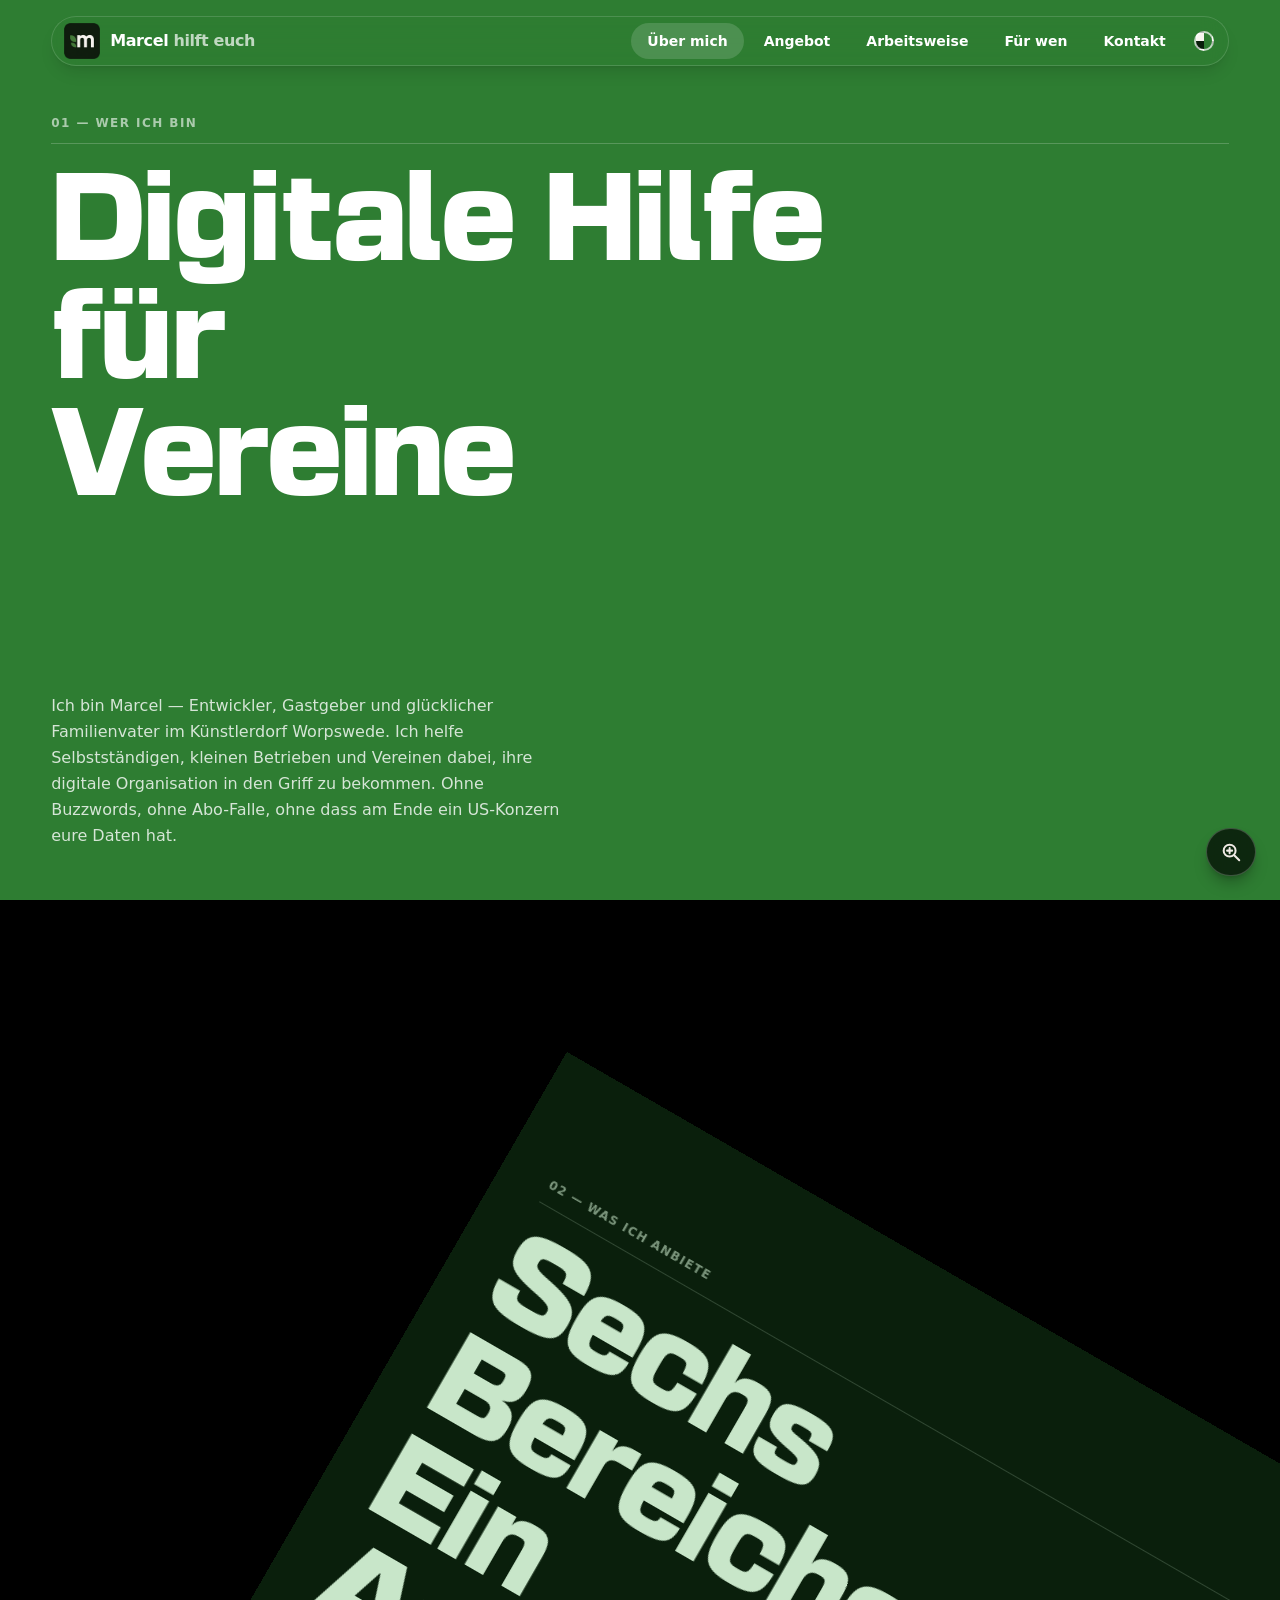
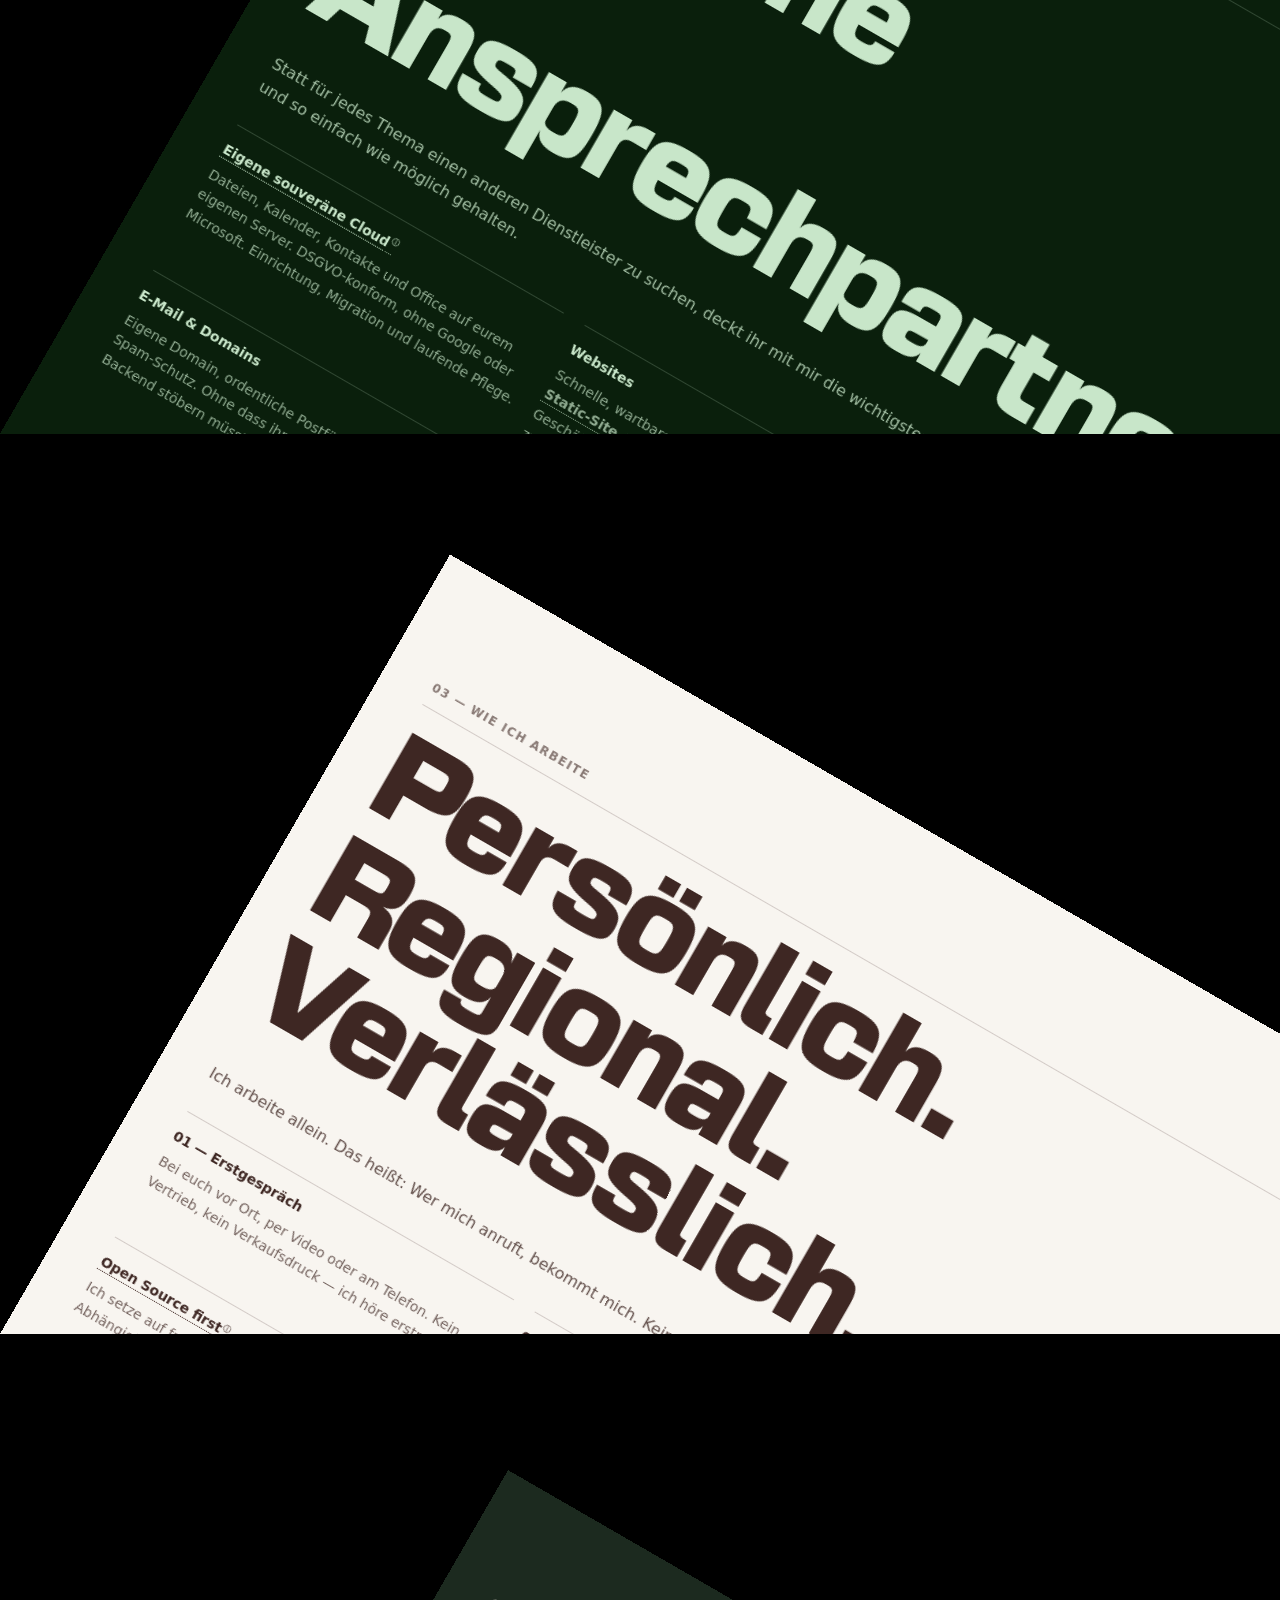
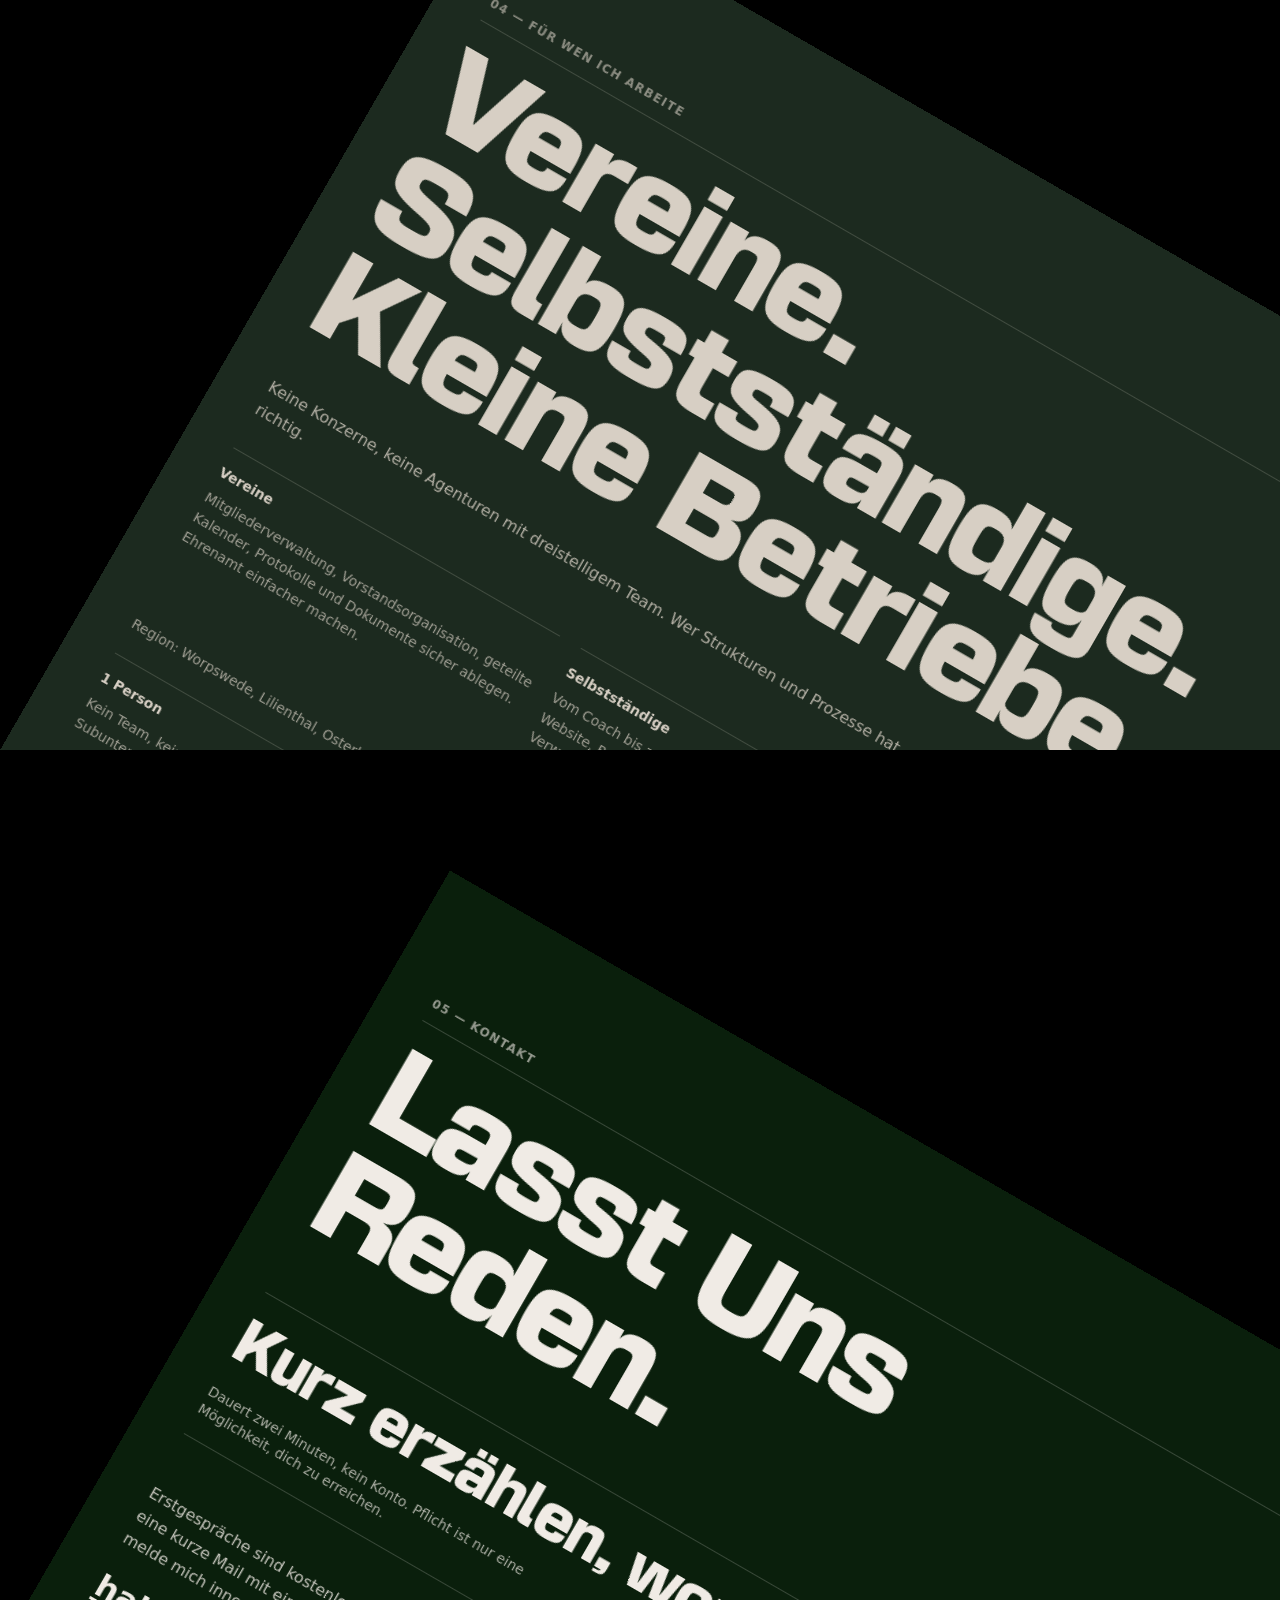
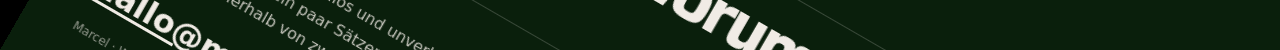
==== index.html @ 4b147ec2 "Deploy: statische Seite (nur Build-Ausgabe) Ersetzt den versehentlich hochgeladenen Quellcode. Diese" ====
<!doctype html>
<html lang="de">
  <head>
    <meta charset="UTF-8" />
    <meta name="viewport" content="width=device-width, initial-scale=1.0" />
    <link rel="icon" href="./favicon-32.png" type="image/png" sizes="32x32" />
    <link rel="icon" href="./favicon-192.png" type="image/png" sizes="192x192" />
    <link rel="apple-touch-icon" href="./apple-touch-icon.png" />
    <script>
      // Apply the saved text size before first paint (set by TextSizeButton)
      try {
        var size = localStorage.getItem('text-size')
        if (size === '125' || size === '150') {
          document.documentElement.style.fontSize = size + '%'
          document.documentElement.setAttribute('data-text-size', size)
        }
      } catch (e) {}
    </script>
    <script>
      // Gespeichertes Farbset vor dem ersten Zeichnen anwenden (gesetzt vom Farbwähler, siehe src/lib/farbset.ts)
      try {
        var farbset = JSON.parse(localStorage.getItem('farbset') || 'null')
        var vars = farbset && farbset.vars
        if (vars) {
          for (var name in vars) {
            if (/^--c-[a-z-]+$/.test(name) && /^#[0-9a-f]{6}$/.test(vars[name])) {
              document.documentElement.style.setProperty(name, vars[name])
            }
          }
        }
      } catch (e) {}
    </script>
    <title>Marcel — Digitale Organisation für Selbstständige &amp; Vereine</title>
    <script type="module" crossorigin src="./assets/index-CfSTDIT5.js"></script>
    <link rel="stylesheet" crossorigin href="./assets/index-EfrdE__E.css">
  </head>
  <body>
    <div id="root"></div>
  </body>
</html>
---- assets/index-EfrdE__E.css ----
/*! tailwindcss v4.3.0 | MIT License | https://tailwindcss.com */
@layer properties{@supports (((-webkit-hyphens:none)) and (not (margin-trim:inline))) or ((-moz-orient:inline) and (not (color:rgb(from red r g b)))){*,:before,:after,::backdrop{--tw-translate-x:0;--tw-translate-y:0;--tw-translate-z:0;--tw-rotate-x:initial;--tw-rotate-y:initial;--tw-rotate-z:initial;--tw-skew-x:initial;--tw-skew-y:initial;--tw-border-style:solid;--tw-leading:initial;--tw-font-weight:initial;--tw-tracking:initial;--tw-ordinal:initial;--tw-slashed-zero:initial;--tw-numeric-figure:initial;--tw-numeric-spacing:initial;--tw-numeric-fraction:initial;--tw-shadow:0 0 #0000;--tw-shadow-color:initial;--tw-shadow-alpha:100%;--tw-inset-shadow:0 0 #0000;--tw-inset-shadow-color:initial;--tw-inset-shadow-alpha:100%;--tw-ring-color:initial;--tw-ring-shadow:0 0 #0000;--tw-inset-ring-color:initial;--tw-inset-ring-shadow:0 0 #0000;--tw-ring-inset:initial;--tw-ring-offset-width:0px;--tw-ring-offset-color:#fff;--tw-ring-offset-shadow:0 0 #0000;--tw-blur:initial;--tw-brightness:initial;--tw-contrast:initial;--tw-grayscale:initial;--tw-hue-rotate:initial;--tw-invert:initial;--tw-opacity:initial;--tw-saturate:initial;--tw-sepia:initial;--tw-drop-shadow:initial;--tw-drop-shadow-color:initial;--tw-drop-shadow-alpha:100%;--tw-drop-shadow-size:initial;--tw-backdrop-blur:initial;--tw-backdrop-brightness:initial;--tw-backdrop-contrast:initial;--tw-backdrop-grayscale:initial;--tw-backdrop-hue-rotate:initial;--tw-backdrop-invert:initial;--tw-backdrop-opacity:initial;--tw-backdrop-saturate:initial;--tw-backdrop-sepia:initial;--tw-duration:initial;--tw-ease:initial;--tw-scale-x:1;--tw-scale-y:1;--tw-scale-z:1;--tw-outline-style:solid;--tw-animation-delay:0s;--tw-animation-direction:normal;--tw-animation-duration:initial;--tw-animation-fill-mode:none;--tw-animation-iteration-count:1;--tw-enter-blur:0;--tw-enter-opacity:1;--tw-enter-rotate:0;--tw-enter-scale:1;--tw-enter-translate-x:0;--tw-enter-translate-y:0;--tw-exit-blur:0;--tw-exit-opacity:1;--tw-exit-rotate:0;--tw-exit-scale:1;--tw-exit-translate-x:0;--tw-exit-translate-y:0}}}@layer theme{:root,:host{--font-sans:ui-sans-serif, system-ui, sans-serif, "Apple Color Emoji", "Segoe UI Emoji", "Segoe UI Symbol", "Noto Color Emoji";--font-mono:ui-monospace, SFMono-Regular, Menlo, Monaco, Consolas, "Liberation Mono", "Courier New", monospace;--color-black:#000;--color-white:#fff;--spacing:.25rem;--text-xs:.75rem;--text-xs--line-height:calc(1 / .75);--text-sm:.875rem;--text-sm--line-height:calc(1.25 / .875);--text-base:1rem;--text-base--line-height:calc(1.5 / 1);--text-lg:1.125rem;--text-lg--line-height:calc(1.75 / 1.125);--text-2xl:1.5rem;--text-2xl--line-height:calc(2 / 1.5);--font-weight-semibold:600;--font-weight-bold:700;--font-weight-extrabold:800;--font-weight-black:900;--tracking-tight:-.025em;--leading-tight:1.25;--leading-snug:1.375;--leading-relaxed:1.625;--radius-sm:.25rem;--radius-md:.375rem;--radius-lg:.5rem;--radius-xl:.75rem;--radius-2xl:1rem;--radius-3xl:1.5rem;--ease-out:cubic-bezier(0, 0, .2, 1);--blur-md:12px;--default-transition-duration:.15s;--default-transition-timing-function:cubic-bezier(.4, 0, .2, 1);--default-font-family:var(--font-sans);--default-mono-font-family:var(--font-mono);--font-display:"Basement Grotesque", "Plus Jakarta Sans", ui-sans-serif, system-ui, sans-serif}}@layer base{*,:after,:before,::backdrop{box-sizing:border-box;border:0 solid;margin:0;padding:0}::file-selector-button{box-sizing:border-box;border:0 solid;margin:0;padding:0}html,:host{-webkit-text-size-adjust:100%;tab-size:4;line-height:1.5;font-family:var(--default-font-family,ui-sans-serif, system-ui, sans-serif, "Apple Color Emoji", "Segoe UI Emoji", "Segoe UI Symbol", "Noto Color Emoji");font-feature-settings:var(--default-font-feature-settings,normal);font-variation-settings:var(--default-font-variation-settings,normal);-webkit-tap-highlight-color:transparent}hr{height:0;color:inherit;border-top-width:1px}abbr:where([title]){-webkit-text-decoration:underline dotted;text-decoration:underline dotted}h1,h2,h3,h4,h5,h6{font-size:inherit;font-weight:inherit}a{color:inherit;-webkit-text-decoration:inherit;-webkit-text-decoration:inherit;-webkit-text-decoration:inherit;-webkit-text-decoration:inherit;text-decoration:inherit}b,strong{font-weight:bolder}code,kbd,samp,pre{font-family:var(--default-mono-font-family,ui-monospace, SFMono-Regular, Menlo, Monaco, Consolas, "Liberation Mono", "Courier New", monospace);font-feature-settings:var(--default-mono-font-feature-settings,normal);font-variation-settings:var(--default-mono-font-variation-settings,normal);font-size:1em}small{font-size:80%}sub,sup{vertical-align:baseline;font-size:75%;line-height:0;position:relative}sub{bottom:-.25em}sup{top:-.5em}table{text-indent:0;border-color:inherit;border-collapse:collapse}:-moz-focusring{outline:auto}progress{vertical-align:baseline}summary{display:list-item}ol,ul,menu{list-style:none}img,svg,video,canvas,audio,iframe,embed,object{vertical-align:middle;display:block}img,video{max-width:100%;height:auto}button,input,select,optgroup,textarea{font:inherit;font-feature-settings:inherit;font-variation-settings:inherit;letter-spacing:inherit;color:inherit;opacity:1;background-color:#0000;border-radius:0}::file-selector-button{font:inherit;font-feature-settings:inherit;font-variation-settings:inherit;letter-spacing:inherit;color:inherit;opacity:1;background-color:#0000;border-radius:0}:where(select:is([multiple],[size])) optgroup{font-weight:bolder}:where(select:is([multiple],[size])) optgroup option{padding-inline-start:20px}::file-selector-button{margin-inline-end:4px}::placeholder{opacity:1}@supports (not ((-webkit-appearance:-apple-pay-button))) or (contain-intrinsic-size:1px){::placeholder{color:currentColor}@supports (color:color-mix(in lab, red, red)){::placeholder{color:color-mix(in oklab, currentcolor 50%, transparent)}}}textarea{resize:vertical}::-webkit-search-decoration{-webkit-appearance:none}::-webkit-date-and-time-value{min-height:1lh;text-align:inherit}::-webkit-datetime-edit{display:inline-flex}::-webkit-datetime-edit-fields-wrapper{padding:0}::-webkit-datetime-edit{padding-block:0}::-webkit-datetime-edit-year-field{padding-block:0}::-webkit-datetime-edit-month-field{padding-block:0}::-webkit-datetime-edit-day-field{padding-block:0}::-webkit-datetime-edit-hour-field{padding-block:0}::-webkit-datetime-edit-minute-field{padding-block:0}::-webkit-datetime-edit-second-field{padding-block:0}::-webkit-datetime-edit-millisecond-field{padding-block:0}::-webkit-datetime-edit-meridiem-field{padding-block:0}::-webkit-calendar-picker-indicator{line-height:1}:-moz-ui-invalid{box-shadow:none}button,input:where([type=button],[type=reset],[type=submit]){appearance:button}::file-selector-button{appearance:button}::-webkit-inner-spin-button{height:auto}::-webkit-outer-spin-button{height:auto}[hidden]:where(:not([hidden=until-found])){display:none!important}}@layer components;@layer utilities{.pointer-events-auto{pointer-events:auto}.pointer-events-none{pointer-events:none}.invisible{visibility:hidden}.sr-only{clip-path:inset(50%);white-space:nowrap;border-width:0;width:1px;height:1px;margin:-1px;padding:0;position:absolute;overflow:hidden}.absolute{position:absolute}.fixed{position:fixed}.relative{position:relative}.inset-0{inset:calc(var(--spacing) * 0)}.inset-x-0{inset-inline:calc(var(--spacing) * 0)}.top-0{top:calc(var(--spacing) * 0)}.top-4{top:calc(var(--spacing) * 4)}.top-full{top:100%}.right-0{right:calc(var(--spacing) * 0)}.right-4{right:calc(var(--spacing) * 4)}.bottom-0{bottom:calc(var(--spacing) * 0)}.bottom-4{bottom:calc(var(--spacing) * 4)}.left-0{left:calc(var(--spacing) * 0)}.z-40{z-index:40}.z-50{z-index:50}.col-start-1{grid-column-start:1}.row-start-1{grid-row-start:1}.m-0{margin:calc(var(--spacing) * 0)}.mx-auto{margin-inline:auto}.mt-1{margin-top:calc(var(--spacing) * 1)}.mt-2{margin-top:calc(var(--spacing) * 2)}.mt-3{margin-top:calc(var(--spacing) * 3)}.mt-4{margin-top:calc(var(--spacing) * 4)}.mt-5{margin-top:calc(var(--spacing) * 5)}.mt-8{margin-top:calc(var(--spacing) * 8)}.mt-10{margin-top:calc(var(--spacing) * 10)}.mt-16{margin-top:calc(var(--spacing) * 16)}.mb-1{margin-bottom:calc(var(--spacing) * 1)}.mb-2{margin-bottom:calc(var(--spacing) * 2)}.mb-3{margin-bottom:calc(var(--spacing) * 3)}.mb-6{margin-bottom:calc(var(--spacing) * 6)}.mb-8{margin-bottom:calc(var(--spacing) * 8)}.ml-\[0\.05em\]{margin-left:.05em}.ml-\[0\.15em\]{margin-left:.15em}.ml-auto{margin-left:auto}.block{display:block}.flex{display:flex}.grid{display:grid}.hidden{display:none}.inline{display:inline}.inline-block{display:inline-block}.inline-flex{display:inline-flex}.size-4{width:calc(var(--spacing) * 4);height:calc(var(--spacing) * 4)}.size-5{width:calc(var(--spacing) * 5);height:calc(var(--spacing) * 5)}.size-6{width:calc(var(--spacing) * 6);height:calc(var(--spacing) * 6)}.h-0\.5{height:calc(var(--spacing) * .5)}.h-1{height:calc(var(--spacing) * 1)}.h-5{height:calc(var(--spacing) * 5)}.h-6{height:calc(var(--spacing) * 6)}.h-8{height:calc(var(--spacing) * 8)}.h-9{height:calc(var(--spacing) * 9)}.h-\[0\.8em\]{height:.8em}.h-\[48px\]{height:48px}.h-px{height:1px}.max-h-\[85vh\]{max-height:85vh}.max-h-\[calc\(100vh-6rem\)\]{max-height:calc(100vh - 6rem)}.min-h-4{min-height:calc(var(--spacing) * 4)}.min-h-10{min-height:calc(var(--spacing) * 10)}.min-h-12{min-height:calc(var(--spacing) * 12)}.min-h-14{min-height:calc(var(--spacing) * 14)}.min-h-\[4\.5rem\]{min-height:4.5rem}.min-h-screen{min-height:100vh}.w-4{width:calc(var(--spacing) * 4)}.w-7{width:calc(var(--spacing) * 7)}.w-8{width:calc(var(--spacing) * 8)}.w-9{width:calc(var(--spacing) * 9)}.w-10{width:calc(var(--spacing) * 10)}.w-12{width:calc(var(--spacing) * 12)}.w-\[0\.08em\]{width:.08em}.w-\[min\(24rem\,100\%\)\]{width:min(24rem,100%)}.w-full{width:100%}.max-w-\[50ch\]{max-width:50ch}.max-w-\[60rem\]{max-width:60rem}.min-w-0{min-width:calc(var(--spacing) * 0)}.min-w-\[48px\]{min-width:48px}.flex-1{flex:1}.shrink-0{flex-shrink:0}.grow{flex-grow:1}.-translate-y-\[2\.5px\]{--tw-translate-y:calc(2.5px * -1);translate:var(--tw-translate-x) var(--tw-translate-y)}.translate-y-0{--tw-translate-y:calc(var(--spacing) * 0);translate:var(--tw-translate-x) var(--tw-translate-y)}.translate-y-\[2\.5px\]{--tw-translate-y:2.5px;translate:var(--tw-translate-x) var(--tw-translate-y)}.translate-y-full{--tw-translate-y:100%;translate:var(--tw-translate-x) var(--tw-translate-y)}.-rotate-45{rotate:-45deg}.rotate-45{rotate:45deg}.transform{transform:var(--tw-rotate-x,) var(--tw-rotate-y,) var(--tw-rotate-z,) var(--tw-skew-x,) var(--tw-skew-y,)}.cursor-not-allowed{cursor:not-allowed}.cursor-pointer{cursor:pointer}.resize{resize:both}.appearance-none{appearance:none}.grid-cols-1{grid-template-columns:repeat(1,minmax(0,1fr))}.grid-cols-3{grid-template-columns:repeat(3,minmax(0,1fr))}.flex-col{flex-direction:column}.flex-wrap{flex-wrap:wrap}.items-baseline{align-items:baseline}.items-center{align-items:center}.justify-between{justify-content:space-between}.justify-center{justify-content:center}.gap-1{gap:calc(var(--spacing) * 1)}.gap-1\.5{gap:calc(var(--spacing) * 1.5)}.gap-2{gap:calc(var(--spacing) * 2)}.gap-2\.5{gap:calc(var(--spacing) * 2.5)}.gap-3{gap:calc(var(--spacing) * 3)}.gap-4{gap:calc(var(--spacing) * 4)}.gap-5{gap:calc(var(--spacing) * 5)}.gap-6{gap:calc(var(--spacing) * 6)}.gap-8{gap:calc(var(--spacing) * 8)}.gap-\[3px\]{gap:3px}.gap-x-8{column-gap:calc(var(--spacing) * 8)}.gap-y-2{row-gap:calc(var(--spacing) * 2)}.self-start{align-self:flex-start}.justify-self-start{justify-self:flex-start}.truncate{text-overflow:ellipsis;white-space:nowrap;overflow:hidden}.overflow-hidden{overflow:hidden}.overflow-x-hidden{overflow-x:hidden}.overflow-y-auto{overflow-y:auto}.rounded{border-radius:.25rem}.rounded-2xl{border-radius:var(--radius-2xl)}.rounded-3xl{border-radius:var(--radius-3xl)}.rounded-full{border-radius:3.40282e38px}.rounded-lg{border-radius:var(--radius-lg)}.rounded-md{border-radius:var(--radius-md)}.rounded-sm{border-radius:var(--radius-sm)}.rounded-xl{border-radius:var(--radius-xl)}.rounded-t-2xl{border-top-left-radius:var(--radius-2xl);border-top-right-radius:var(--radius-2xl)}.border{border-style:var(--tw-border-style);border-width:1px}.border-0{border-style:var(--tw-border-style);border-width:0}.border-2{border-style:var(--tw-border-style);border-width:2px}.border-y{border-block-style:var(--tw-border-style);border-block-width:1px}.border-t{border-top-style:var(--tw-border-style);border-top-width:1px}.border-\(--c-cream\),.border-\(--c-cream\)\/15{border-color:var(--c-cream)}@supports (color:color-mix(in lab, red, red)){.border-\(--c-cream\)\/15{border-color:color-mix(in oklab, var(--c-cream) 15%, transparent)}}.border-\(--c-cream\)\/20{border-color:var(--c-cream)}@supports (color:color-mix(in lab, red, red)){.border-\(--c-cream\)\/20{border-color:color-mix(in oklab, var(--c-cream) 20%, transparent)}}.border-\(--c-cream\)\/30{border-color:var(--c-cream)}@supports (color:color-mix(in lab, red, red)){.border-\(--c-cream\)\/30{border-color:color-mix(in oklab, var(--c-cream) 30%, transparent)}}.border-\(--c-deep\){border-color:var(--c-deep)}.border-\(--nav-text\)\/15{border-color:var(--nav-text)}@supports (color:color-mix(in lab, red, red)){.border-\(--nav-text\)\/15{border-color:color-mix(in oklab, var(--nav-text) 15%, transparent)}}.border-\(--nav-text\)\/70{border-color:var(--nav-text)}@supports (color:color-mix(in lab, red, red)){.border-\(--nav-text\)\/70{border-color:color-mix(in oklab, var(--nav-text) 70%, transparent)}}.border-current\/20{border-color:currentColor}@supports (color:color-mix(in lab, red, red)){.border-current\/20{border-color:color-mix(in oklab, currentcolor 20%, transparent)}}.border-current\/30{border-color:currentColor}@supports (color:color-mix(in lab, red, red)){.border-current\/30{border-color:color-mix(in oklab, currentcolor 30%, transparent)}}.border-current\/40{border-color:currentColor}@supports (color:color-mix(in lab, red, red)){.border-current\/40{border-color:color-mix(in oklab, currentcolor 40%, transparent)}}.border-current\/50{border-color:currentColor}@supports (color:color-mix(in lab, red, red)){.border-current\/50{border-color:color-mix(in oklab, currentcolor 50%, transparent)}}.border-transparent{border-color:#0000}.border-white\/20{border-color:#fff3}@supports (color:color-mix(in lab, red, red)){.border-white\/20{border-color:color-mix(in oklab, var(--color-white) 20%, transparent)}}.bg-\(--c-cream\),.bg-\(--c-cream\)\/10{background-color:var(--c-cream)}@supports (color:color-mix(in lab, red, red)){.bg-\(--c-cream\)\/10{background-color:color-mix(in oklab, var(--c-cream) 10%, transparent)}}.bg-\(--c-deep\),.bg-\(--c-deep\)\/90{background-color:var(--c-deep)}@supports (color:color-mix(in lab, red, red)){.bg-\(--c-deep\)\/90{background-color:color-mix(in oklab, var(--c-deep) 90%, transparent)}}.bg-\(--nav-bg\)\/85{background-color:var(--nav-bg)}@supports (color:color-mix(in lab, red, red)){.bg-\(--nav-bg\)\/85{background-color:color-mix(in oklab, var(--nav-bg) 85%, transparent)}}.bg-\(--nav-bg\)\/95{background-color:var(--nav-bg)}@supports (color:color-mix(in lab, red, red)){.bg-\(--nav-bg\)\/95{background-color:color-mix(in oklab, var(--nav-bg) 95%, transparent)}}.bg-black\/50{background-color:#00000080}@supports (color:color-mix(in lab, red, red)){.bg-black\/50{background-color:color-mix(in oklab, var(--color-black) 50%, transparent)}}.bg-current{background-color:currentColor}.bg-transparent{background-color:#0000}.p-0{padding:calc(var(--spacing) * 0)}.p-1\.5{padding:calc(var(--spacing) * 1.5)}.p-2{padding:calc(var(--spacing) * 2)}.p-3{padding:calc(var(--spacing) * 3)}.p-4{padding:calc(var(--spacing) * 4)}.p-5{padding:calc(var(--spacing) * 5)}.p-6{padding:calc(var(--spacing) * 6)}.px-3{padding-inline:calc(var(--spacing) * 3)}.px-4{padding-inline:calc(var(--spacing) * 4)}.px-5{padding-inline:calc(var(--spacing) * 5)}.px-6{padding-inline:calc(var(--spacing) * 6)}.px-\[4vw\]{padding-inline:4vw}.px-\[13px\]{padding-inline:13px}.py-1{padding-block:calc(var(--spacing) * 1)}.py-1\.5{padding-block:calc(var(--spacing) * 1.5)}.py-2{padding-block:calc(var(--spacing) * 2)}.py-3{padding-block:calc(var(--spacing) * 3)}.py-5{padding-block:calc(var(--spacing) * 5)}.pt-3{padding-top:calc(var(--spacing) * 3)}.pt-4{padding-top:calc(var(--spacing) * 4)}.pt-6{padding-top:calc(var(--spacing) * 6)}.pt-\[calc\(max\(2rem\,4vw\)_\+_4rem\)\]{padding-top:calc(max(2rem,4vw) + 4rem)}.pt-\[max\(2rem\,4vw\)\]{padding-top:max(2rem,4vw)}.pr-1\.5{padding-right:calc(var(--spacing) * 1.5)}.pr-2{padding-right:calc(var(--spacing) * 2)}.pr-3{padding-right:calc(var(--spacing) * 3)}.pr-10{padding-right:calc(var(--spacing) * 10)}.pb-\[4vw\]{padding-bottom:4vw}.pl-3{padding-left:calc(var(--spacing) * 3)}.pl-5{padding-left:calc(var(--spacing) * 5)}.text-left{text-align:left}.text-right{text-align:right}.align-baseline{vertical-align:baseline}.align-super{vertical-align:super}.font-display{font-family:var(--font-display)}.font-mono{font-family:var(--font-mono)}.text-2xl{font-size:var(--text-2xl);line-height:var(--tw-leading,var(--text-2xl--line-height))}.text-base{font-size:var(--text-base);line-height:var(--tw-leading,var(--text-base--line-height))}.text-lg{font-size:var(--text-lg);line-height:var(--tw-leading,var(--text-lg--line-height))}.text-sm{font-size:var(--text-sm);line-height:var(--tw-leading,var(--text-sm--line-height))}.text-xs{font-size:var(--text-xs);line-height:var(--tw-leading,var(--text-xs--line-height))}.text-\[0\.6em\]{font-size:.6em}.text-\[10px\]{font-size:10px}.text-\[14px\]{font-size:14px}.text-\[clamp\(1\.1rem\,3vw\,2rem\)\]{font-size:clamp(1.1rem,3vw,2rem)}.text-\[clamp\(20px\,4\.5vw\,56px\)\]{font-size:clamp(20px,4.5vw,56px)}.text-\[clamp\(22px\,4vw\,40px\)\]{font-size:clamp(22px,4vw,40px)}.text-\[clamp\(24px\,5vw\,56px\)\]{font-size:clamp(24px,5vw,56px)}.text-\[clamp\(28px\,9vw\,112px\)\]{font-size:clamp(28px,9vw,112px)}.leading-\[1\.1\]{--tw-leading:1.1;line-height:1.1}.leading-\[1\.05\]{--tw-leading:1.05;line-height:1.05}.leading-\[inherit\]{--tw-leading:inherit;line-height:inherit}.leading-none{--tw-leading:1;line-height:1}.leading-relaxed{--tw-leading:var(--leading-relaxed);line-height:var(--leading-relaxed)}.leading-snug{--tw-leading:var(--leading-snug);line-height:var(--leading-snug)}.leading-tight{--tw-leading:var(--leading-tight);line-height:var(--leading-tight)}.font-black{--tw-font-weight:var(--font-weight-black);font-weight:var(--font-weight-black)}.font-bold{--tw-font-weight:var(--font-weight-bold);font-weight:var(--font-weight-bold)}.font-extrabold{--tw-font-weight:var(--font-weight-extrabold);font-weight:var(--font-weight-extrabold)}.font-semibold{--tw-font-weight:var(--font-weight-semibold);font-weight:var(--font-weight-semibold)}.tracking-\[0\.12em\]{--tw-tracking:.12em;letter-spacing:.12em}.tracking-tight{--tw-tracking:var(--tracking-tight);letter-spacing:var(--tracking-tight)}.whitespace-nowrap{white-space:nowrap}.text-\(--c-cream\){color:var(--c-cream)}.text-\(--c-deep\){color:var(--c-deep)}.text-\(--nav-text\){color:var(--nav-text)}.text-\[inherit\]{color:inherit}.uppercase{text-transform:uppercase}.tabular-nums{--tw-numeric-spacing:tabular-nums;font-variant-numeric:var(--tw-ordinal,) var(--tw-slashed-zero,) var(--tw-numeric-figure,) var(--tw-numeric-spacing,) var(--tw-numeric-fraction,)}.underline{text-decoration-line:underline}.decoration-dotted{text-decoration-style:dotted}.decoration-1{text-decoration-thickness:1px}.underline-offset-2{text-underline-offset:2px}.underline-offset-4{text-underline-offset:4px}.accent-\(--c-cream\){accent-color:var(--c-cream)}.opacity-0{opacity:0}.opacity-20{opacity:.2}.opacity-50{opacity:.5}.opacity-60{opacity:.6}.opacity-70{opacity:.7}.opacity-75{opacity:.75}.opacity-80{opacity:.8}.opacity-90{opacity:.9}.opacity-100{opacity:1}.shadow-2xl{--tw-shadow:0 25px 50px -12px var(--tw-shadow-color,#00000040);box-shadow:var(--tw-inset-shadow), var(--tw-inset-ring-shadow), var(--tw-ring-offset-shadow), var(--tw-ring-shadow), var(--tw-shadow)}.shadow-lg{--tw-shadow:0 10px 15px -3px var(--tw-shadow-color,#0000001a), 0 4px 6px -4px var(--tw-shadow-color,#0000001a);box-shadow:var(--tw-inset-shadow), var(--tw-inset-ring-shadow), var(--tw-ring-offset-shadow), var(--tw-ring-shadow), var(--tw-shadow)}.shadow-black\/10{--tw-shadow-color:#0000001a}@supports (color:color-mix(in lab, red, red)){.shadow-black\/10{--tw-shadow-color:color-mix(in oklab, color-mix(in oklab, var(--color-black) 10%, transparent) var(--tw-shadow-alpha), transparent)}}.shadow-black\/25{--tw-shadow-color:#00000040}@supports (color:color-mix(in lab, red, red)){.shadow-black\/25{--tw-shadow-color:color-mix(in oklab, color-mix(in oklab, var(--color-black) 25%, transparent) var(--tw-shadow-alpha), transparent)}}.shadow-black\/30{--tw-shadow-color:#0000004d}@supports (color:color-mix(in lab, red, red)){.shadow-black\/30{--tw-shadow-color:color-mix(in oklab, color-mix(in oklab, var(--color-black) 30%, transparent) var(--tw-shadow-alpha), transparent)}}.filter{filter:var(--tw-blur,) var(--tw-brightness,) var(--tw-contrast,) var(--tw-grayscale,) var(--tw-hue-rotate,) var(--tw-invert,) var(--tw-saturate,) var(--tw-sepia,) var(--tw-drop-shadow,)}.backdrop-blur-md{--tw-backdrop-blur:blur(var(--blur-md));-webkit-backdrop-filter:var(--tw-backdrop-blur,) var(--tw-backdrop-brightness,) var(--tw-backdrop-contrast,) var(--tw-backdrop-grayscale,) var(--tw-backdrop-hue-rotate,) var(--tw-backdrop-invert,) var(--tw-backdrop-opacity,) var(--tw-backdrop-saturate,) var(--tw-backdrop-sepia,);backdrop-filter:var(--tw-backdrop-blur,) var(--tw-backdrop-brightness,) var(--tw-backdrop-contrast,) var(--tw-backdrop-grayscale,) var(--tw-backdrop-hue-rotate,) var(--tw-backdrop-invert,) var(--tw-backdrop-opacity,) var(--tw-backdrop-saturate,) var(--tw-backdrop-sepia,)}.transition{transition-property:color,background-color,border-color,outline-color,text-decoration-color,fill,stroke,--tw-gradient-from,--tw-gradient-via,--tw-gradient-to,opacity,box-shadow,transform,translate,scale,rotate,filter,-webkit-backdrop-filter,backdrop-filter,display,content-visibility,overlay,pointer-events;transition-timing-function:var(--tw-ease,var(--default-transition-timing-function));transition-duration:var(--tw-duration,var(--default-transition-duration))}.transition-\[background-color\,color\]{transition-property:background-color,color;transition-timing-function:var(--tw-ease,var(--default-transition-timing-function));transition-duration:var(--tw-duration,var(--default-transition-duration))}.transition-colors{transition-property:color,background-color,border-color,outline-color,text-decoration-color,fill,stroke,--tw-gradient-from,--tw-gradient-via,--tw-gradient-to;transition-timing-function:var(--tw-ease,var(--default-transition-timing-function));transition-duration:var(--tw-duration,var(--default-transition-duration))}.transition-opacity{transition-property:opacity;transition-timing-function:var(--tw-ease,var(--default-transition-timing-function));transition-duration:var(--tw-duration,var(--default-transition-duration))}.transition-transform{transition-property:transform,translate,scale,rotate;transition-timing-function:var(--tw-ease,var(--default-transition-timing-function));transition-duration:var(--tw-duration,var(--default-transition-duration))}.duration-300{--tw-duration:.3s;transition-duration:.3s}.duration-500{--tw-duration:.5s;transition-duration:.5s}.ease-out{--tw-ease:var(--ease-out);transition-timing-function:var(--ease-out)}.will-change-transform{will-change:transform}.outline-none{--tw-outline-style:none;outline-style:none}.select-none{-webkit-user-select:none;user-select:none}.\[--nav-bg\:var\(--c-primary\)\]{--nav-bg:var(--c-primary)}.\[--nav-text\:var\(--c-on-primary\)\]{--nav-text:var(--c-on-primary)}.running{animation-play-state:running}.placeholder\:opacity-50::placeholder{opacity:.5}@media (hover:hover){.hover\:scale-105:hover{--tw-scale-x:105%;--tw-scale-y:105%;--tw-scale-z:105%;scale:var(--tw-scale-x) var(--tw-scale-y)}.hover\:border-current:hover,.hover\:border-current\/70:hover{border-color:currentColor}@supports (color:color-mix(in lab, red, red)){.hover\:border-current\/70:hover{border-color:color-mix(in oklab, currentcolor 70%, transparent)}}.hover\:bg-\(--c-cream\)\/10:hover{background-color:var(--c-cream)}@supports (color:color-mix(in lab, red, red)){.hover\:bg-\(--c-cream\)\/10:hover{background-color:color-mix(in oklab, var(--c-cream) 10%, transparent)}}.hover\:bg-\(--nav-text\)\/10:hover{background-color:var(--nav-text)}@supports (color:color-mix(in lab, red, red)){.hover\:bg-\(--nav-text\)\/10:hover{background-color:color-mix(in oklab, var(--nav-text) 10%, transparent)}}.hover\:bg-current\/15:hover{background-color:currentColor}@supports (color:color-mix(in lab, red, red)){.hover\:bg-current\/15:hover{background-color:color-mix(in oklab, currentcolor 15%, transparent)}}.hover\:decoration-solid:hover{text-decoration-style:solid}.hover\:opacity-70:hover{opacity:.7}.hover\:opacity-85:hover{opacity:.85}.hover\:opacity-100:hover{opacity:1}}.focus\:border-current:focus{border-color:currentColor}.focus\:outline-2:focus{outline-style:var(--tw-outline-style);outline-width:2px}.focus\:outline-offset-2:focus{outline-offset:2px}.focus\:outline-current:focus{outline-color:currentColor}.focus\:outline-none:focus{--tw-outline-style:none;outline-style:none}.focus-visible\:rounded-sm:focus-visible{border-radius:var(--radius-sm)}.focus-visible\:underline:focus-visible{text-decoration-line:underline}.focus-visible\:underline-offset-8:focus-visible{text-underline-offset:8px}.focus-visible\:opacity-100:focus-visible{opacity:1}.focus-visible\:ring-2:focus-visible{--tw-ring-shadow:var(--tw-ring-inset,) 0 0 0 calc(2px + var(--tw-ring-offset-width)) var(--tw-ring-color,currentcolor);box-shadow:var(--tw-inset-shadow), var(--tw-inset-ring-shadow), var(--tw-ring-offset-shadow), var(--tw-ring-shadow), var(--tw-shadow)}.focus-visible\:ring-\(--c-cream\):focus-visible{--tw-ring-color:var(--c-cream)}.focus-visible\:ring-\(--c-tint\):focus-visible{--tw-ring-color:var(--c-tint)}.focus-visible\:ring-\(--nav-text\):focus-visible{--tw-ring-color:var(--nav-text)}.focus-visible\:ring-current:focus-visible{--tw-ring-color:currentcolor}.focus-visible\:ring-offset-2:focus-visible{--tw-ring-offset-width:2px;--tw-ring-offset-shadow:var(--tw-ring-inset,) 0 0 0 var(--tw-ring-offset-width) var(--tw-ring-offset-color)}.focus-visible\:ring-offset-\(--c-deep\):focus-visible{--tw-ring-offset-color:var(--c-deep)}.focus-visible\:outline-2:focus-visible{outline-style:var(--tw-outline-style);outline-width:2px}.focus-visible\:outline-offset-2:focus-visible{outline-offset:2px}.focus-visible\:outline-current:focus-visible{outline-color:currentColor}.disabled\:cursor-default:disabled{cursor:default}.disabled\:cursor-wait:disabled{cursor:wait}.disabled\:opacity-40:disabled{opacity:.4}.disabled\:opacity-60:disabled{opacity:.6}@media (hover:hover){.disabled\:hover\:bg-transparent:disabled:hover{background-color:#0000}}.has-focus-visible\:ring-2:has(:focus-visible){--tw-ring-shadow:var(--tw-ring-inset,) 0 0 0 calc(2px + var(--tw-ring-offset-width)) var(--tw-ring-color,currentcolor);box-shadow:var(--tw-inset-shadow), var(--tw-inset-ring-shadow), var(--tw-ring-offset-shadow), var(--tw-ring-shadow), var(--tw-shadow)}.has-focus-visible\:ring-\(--c-cream\):has(:focus-visible){--tw-ring-color:var(--c-cream)}.has-focus-visible\:outline-2:has(:focus-visible){outline-style:var(--tw-outline-style);outline-width:2px}.has-focus-visible\:outline-offset-2:has(:focus-visible){outline-offset:2px}.has-focus-visible\:outline-current:has(:focus-visible){outline-color:currentColor}.aria-pressed\:border-\(--c-cream\)\/60[aria-pressed=true]{border-color:var(--c-cream)}@supports (color:color-mix(in lab, red, red)){.aria-pressed\:border-\(--c-cream\)\/60[aria-pressed=true]{border-color:color-mix(in oklab, var(--c-cream) 60%, transparent)}}.aria-pressed\:bg-\(--c-cream\)\/10[aria-pressed=true]{background-color:var(--c-cream)}@supports (color:color-mix(in lab, red, red)){.aria-pressed\:bg-\(--c-cream\)\/10[aria-pressed=true]{background-color:color-mix(in oklab, var(--c-cream) 10%, transparent)}}.aria-\[current\=location\]\:bg-\(--nav-text\)\/15[aria-current=location]{background-color:var(--nav-text)}@supports (color:color-mix(in lab, red, red)){.aria-\[current\=location\]\:bg-\(--nav-text\)\/15[aria-current=location]{background-color:color-mix(in oklab, var(--nav-text) 15%, transparent)}}@media (prefers-reduced-motion:no-preference){.motion-safe\:animate-in{animation:enter var(--tw-animation-duration,var(--tw-duration,.15s))var(--tw-ease,ease)var(--tw-animation-delay,0s)var(--tw-animation-iteration-count,1)var(--tw-animation-direction,normal)var(--tw-animation-fill-mode,none)}.motion-safe\:duration-150{--tw-duration:.15s;transition-duration:.15s}.motion-safe\:fade-in{--tw-enter-opacity:0}@media (hover:hover){.motion-safe\:group-hover\:translate-x-\[0\.25em\]:is(:where(.group):hover *){--tw-translate-x:.25em;translate:var(--tw-translate-x) var(--tw-translate-y)}}.motion-safe\:group-focus-visible\:translate-x-\[0\.25em\]:is(:where(.group):focus-visible *){--tw-translate-x:.25em;translate:var(--tw-translate-x) var(--tw-translate-y)}}@media (prefers-reduced-motion:reduce){.motion-reduce\:transition-none{transition-property:none}}@media not all and (width>=379px){.max-\[379px\]\:sr-only{clip-path:inset(50%);white-space:nowrap;border-width:0;width:1px;height:1px;margin:-1px;padding:0;position:absolute;overflow:hidden}}@media not all and (width>=325px){.max-\[325px\]\:hidden{display:none}}@media (width>=40rem){.sm\:top-0{top:calc(var(--spacing) * 0)}.sm\:right-0{right:calc(var(--spacing) * 0)}.sm\:right-6{right:calc(var(--spacing) * 6)}.sm\:bottom-0{bottom:calc(var(--spacing) * 0)}.sm\:bottom-6{bottom:calc(var(--spacing) * 6)}.sm\:left-auto{left:auto}.sm\:hidden{display:none}.sm\:max-h-none{max-height:none}.sm\:w-\[min\(440px\,92vw\)\]{width:min(440px,92vw)}.sm\:translate-x-0{--tw-translate-x:calc(var(--spacing) * 0);translate:var(--tw-translate-x) var(--tw-translate-y)}.sm\:translate-x-full{--tw-translate-x:100%;translate:var(--tw-translate-x) var(--tw-translate-y)}.sm\:translate-y-0{--tw-translate-y:calc(var(--spacing) * 0);translate:var(--tw-translate-x) var(--tw-translate-y)}.sm\:grid-cols-2{grid-template-columns:repeat(2,minmax(0,1fr))}.sm\:grid-cols-3{grid-template-columns:repeat(3,minmax(0,1fr))}.sm\:flex-row{flex-direction:row}.sm\:flex-wrap{flex-wrap:wrap}.sm\:gap-8{gap:calc(var(--spacing) * 8)}.sm\:gap-x-10{column-gap:calc(var(--spacing) * 10)}.sm\:rounded-none{border-radius:0}.sm\:p-8{padding:calc(var(--spacing) * 8)}.sm\:pt-4{padding-top:calc(var(--spacing) * 4)}}@media (width>=64rem){.lg\:flex{display:flex}.lg\:hidden{display:none}}@media not all and (width>=469px){html[data-text-size="125"] .text-125\:max-\[469px\]\:sr-only{clip-path:inset(50%);white-space:nowrap;border-width:0;width:1px;height:1px;margin:-1px;padding:0;position:absolute;overflow:hidden}}@media not all and (width>=407px){html[data-text-size="125"] .text-125\:max-\[407px\]\:hidden{display:none}}@media (width>=64rem){html[data-text-size="125"] .text-125\:lg\:flex{display:flex}html[data-text-size="125"] .text-125\:lg\:hidden{display:none}}@media (width>=65rem){html[data-text-size="125"] .text-125\:min-\[65rem\]\:flex{display:flex}html[data-text-size="125"] .text-125\:min-\[65rem\]\:hidden{display:none}}@media not all and (width>=561px){html[data-text-size="150"] .text-150\:max-\[561px\]\:sr-only{clip-path:inset(50%);white-space:nowrap;border-width:0;width:1px;height:1px;margin:-1px;padding:0;position:absolute;overflow:hidden}}@media not all and (width>=487px){html[data-text-size="150"] .text-150\:max-\[487px\]\:hidden{display:none}}@media not all and (width>=373px){html[data-text-size="150"] .text-150\:max-\[373px\]\:hidden{display:none}}@media (width>=64rem){html[data-text-size="150"] .text-150\:lg\:flex{display:flex}html[data-text-size="150"] .text-150\:lg\:hidden{display:none}}@media (width>=77rem){html[data-text-size="150"] .text-150\:min-\[77rem\]\:flex{display:flex}html[data-text-size="150"] .text-150\:min-\[77rem\]\:hidden{display:none}}}@property --tw-animation-delay{syntax:"*";inherits:false;initial-value:0s}@property --tw-animation-direction{syntax:"*";inherits:false;initial-value:normal}@property --tw-animation-duration{syntax:"*";inherits:false}@property --tw-animation-fill-mode{syntax:"*";inherits:false;initial-value:none}@property --tw-animation-iteration-count{syntax:"*";inherits:false;initial-value:1}@property --tw-enter-blur{syntax:"*";inherits:false;initial-value:0}@property --tw-enter-opacity{syntax:"*";inherits:false;initial-value:1}@property --tw-enter-rotate{syntax:"*";inherits:false;initial-value:0}@property --tw-enter-scale{syntax:"*";inherits:false;initial-value:1}@property --tw-enter-translate-x{syntax:"*";inherits:false;initial-value:0}@property --tw-enter-translate-y{syntax:"*";inherits:false;initial-value:0}@property --tw-exit-blur{syntax:"*";inherits:false;initial-value:0}@property --tw-exit-opacity{syntax:"*";inherits:false;initial-value:1}@property --tw-exit-rotate{syntax:"*";inherits:false;initial-value:0}@property --tw-exit-scale{syntax:"*";inherits:false;initial-value:1}@property --tw-exit-translate-x{syntax:"*";inherits:false;initial-value:0}@property --tw-exit-translate-y{syntax:"*";inherits:false;initial-value:0}@font-face{font-family:Basement Grotesque;src:url(./BasementGrotesque-Black_v1.202-Iqjs-g_B.woff2)format("woff2");font-weight:900;font-style:normal;font-display:swap}@font-face{font-family:Plus Jakarta Sans;src:url(./PlusJakartaSans-400-Dhut76fR.woff2)format("woff2");font-weight:400;font-style:normal;font-display:swap}@font-face{font-family:Plus Jakarta Sans;src:url(./PlusJakartaSans-600-DLTa1BUW.woff2)format("woff2");font-weight:600;font-style:normal;font-display:swap}@font-face{font-family:Plus Jakarta Sans;src:url(./PlusJakartaSans-700-CfpNZvy6.woff2)format("woff2");font-weight:700;font-style:normal;font-display:swap}@font-face{font-family:Plus Jakarta Sans;src:url(./PlusJakartaSans-800-CusIZhrK.woff2)format("woff2");font-weight:800;font-style:normal;font-display:swap}:root{--font-sans:"Plus Jakarta Sans", ui-sans-serif, system-ui, sans-serif;--c-primary:#2e7d32;--c-on-primary:#fff;--c-primary-accent:#c8e6c9;--c-deep:#0a1f0c;--c-dark:#1c2a1f;--c-light:#f8f5f0;--c-on-light:#3e2723;--c-cream:#f0ebe5;--c-tint:#c8e6c9;--c-sand:#d7cfc4;--c-accent:#81c784}html,body,#root{font-family:var(--font-sans);background:#000;margin:0;padding:0}.regler{appearance:none;cursor:pointer;background:0 0;height:44px}.regler::-webkit-slider-runnable-track{background:currentColor;border-radius:3px;height:6px}@supports (color:color-mix(in lab, red, red)){.regler::-webkit-slider-runnable-track{background:color-mix(in srgb, currentColor 30%, transparent)}}.regler::-moz-range-track{background:currentColor;border-radius:3px;height:6px}@supports (color:color-mix(in lab, red, red)){.regler::-moz-range-track{background:color-mix(in srgb, currentColor 30%, transparent)}}.regler::-webkit-slider-thumb{appearance:none;border:3px solid var(--c-deep);background:currentColor;border-radius:50%;width:28px;height:28px;margin-top:-11px}.regler::-moz-range-thumb{border:3px solid var(--c-deep);background:currentColor;border-radius:50%;width:22px;height:22px}.regler:focus-visible{outline-offset:2px;border-radius:4px;outline:2px solid}@property --tw-translate-x{syntax:"*";inherits:false;initial-value:0}@property --tw-translate-y{syntax:"*";inherits:false;initial-value:0}@property --tw-translate-z{syntax:"*";inherits:false;initial-value:0}@property --tw-rotate-x{syntax:"*";inherits:false}@property --tw-rotate-y{syntax:"*";inherits:false}@property --tw-rotate-z{syntax:"*";inherits:false}@property --tw-skew-x{syntax:"*";inherits:false}@property --tw-skew-y{syntax:"*";inherits:false}@property --tw-border-style{syntax:"*";inherits:false;initial-value:solid}@property --tw-leading{syntax:"*";inherits:false}@property --tw-font-weight{syntax:"*";inherits:false}@property --tw-tracking{syntax:"*";inherits:false}@property --tw-ordinal{syntax:"*";inherits:false}@property --tw-slashed-zero{syntax:"*";inherits:false}@property --tw-numeric-figure{syntax:"*";inherits:false}@property --tw-numeric-spacing{syntax:"*";inherits:false}@property --tw-numeric-fraction{syntax:"*";inherits:false}@property --tw-shadow{syntax:"*";inherits:false;initial-value:0 0 #0000}@property --tw-shadow-color{syntax:"*";inherits:false}@property --tw-shadow-alpha{syntax:"<percentage>";inherits:false;initial-value:100%}@property --tw-inset-shadow{syntax:"*";inherits:false;initial-value:0 0 #0000}@property --tw-inset-shadow-color{syntax:"*";inherits:false}@property --tw-inset-shadow-alpha{syntax:"<percentage>";inherits:false;initial-value:100%}@property --tw-ring-color{syntax:"*";inherits:false}@property --tw-ring-shadow{syntax:"*";inherits:false;initial-value:0 0 #0000}@property --tw-inset-ring-color{syntax:"*";inherits:false}@property --tw-inset-ring-shadow{syntax:"*";inherits:false;initial-value:0 0 #0000}@property --tw-ring-inset{syntax:"*";inherits:false}@property --tw-ring-offset-width{syntax:"<length>";inherits:false;initial-value:0}@property --tw-ring-offset-color{syntax:"*";inherits:false;initial-value:#fff}@property --tw-ring-offset-shadow{syntax:"*";inherits:false;initial-value:0 0 #0000}@property --tw-blur{syntax:"*";inherits:false}@property --tw-brightness{syntax:"*";inherits:false}@property --tw-contrast{syntax:"*";inherits:false}@property --tw-grayscale{syntax:"*";inherits:false}@property --tw-hue-rotate{syntax:"*";inherits:false}@property --tw-invert{syntax:"*";inherits:false}@property --tw-opacity{syntax:"*";inherits:false}@property --tw-saturate{syntax:"*";inherits:false}@property --tw-sepia{syntax:"*";inherits:false}@property --tw-drop-shadow{syntax:"*";inherits:false}@property --tw-drop-shadow-color{syntax:"*";inherits:false}@property --tw-drop-shadow-alpha{syntax:"<percentage>";inherits:false;initial-value:100%}@property --tw-drop-shadow-size{syntax:"*";inherits:false}@property --tw-backdrop-blur{syntax:"*";inherits:false}@property --tw-backdrop-brightness{syntax:"*";inherits:false}@property --tw-backdrop-contrast{syntax:"*";inherits:false}@property --tw-backdrop-grayscale{syntax:"*";inherits:false}@property --tw-backdrop-hue-rotate{syntax:"*";inherits:false}@property --tw-backdrop-invert{syntax:"*";inherits:false}@property --tw-backdrop-opacity{syntax:"*";inherits:false}@property --tw-backdrop-saturate{syntax:"*";inherits:false}@property --tw-backdrop-sepia{syntax:"*";inherits:false}@property --tw-duration{syntax:"*";inherits:false}@property --tw-ease{syntax:"*";inherits:false}@property --tw-scale-x{syntax:"*";inherits:false;initial-value:1}@property --tw-scale-y{syntax:"*";inherits:false;initial-value:1}@property --tw-scale-z{syntax:"*";inherits:false;initial-value:1}@property --tw-outline-style{syntax:"*";inherits:false;initial-value:solid}@keyframes enter{0%{opacity:var(--tw-enter-opacity,1);transform:translate3d(var(--tw-enter-translate-x,0),var(--tw-enter-translate-y,0),0)scale3d(var(--tw-enter-scale,1),var(--tw-enter-scale,1),var(--tw-enter-scale,1))rotate(var(--tw-enter-rotate,0));filter:blur(var(--tw-enter-blur,0))}}
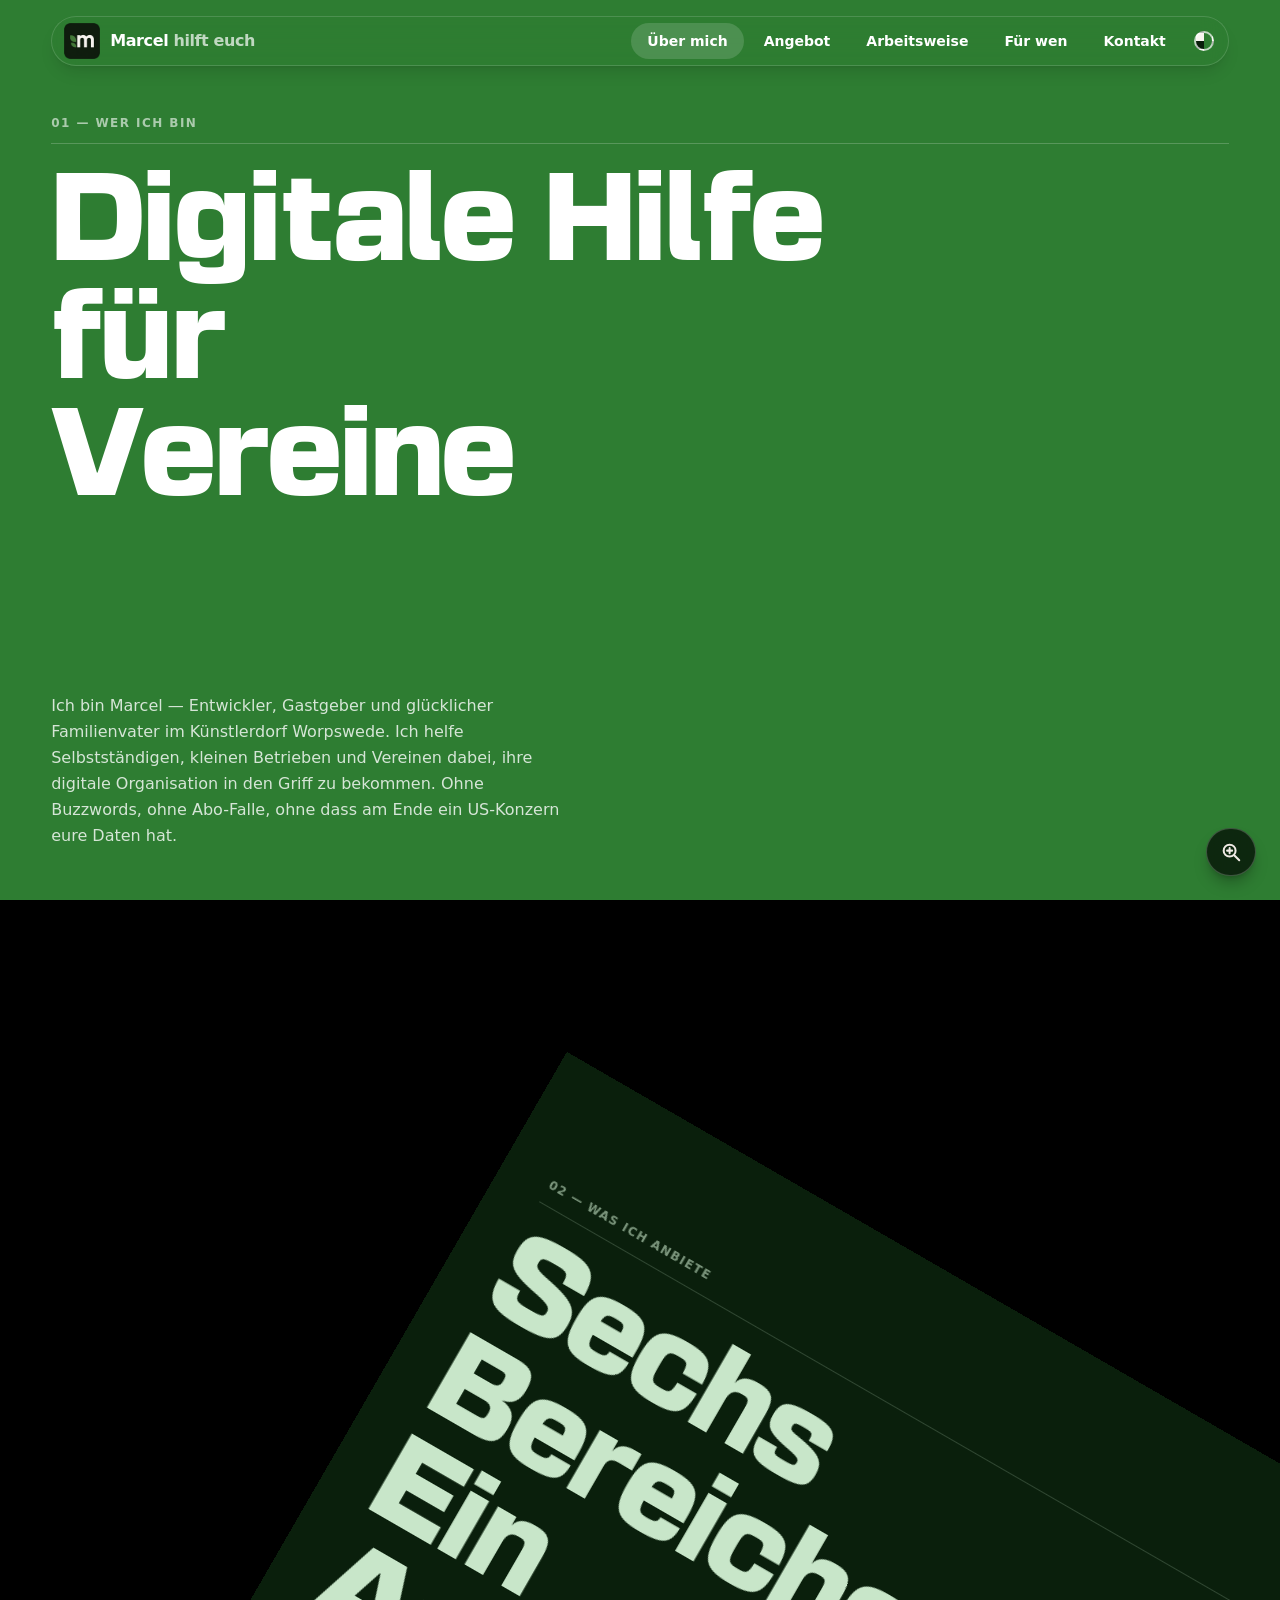
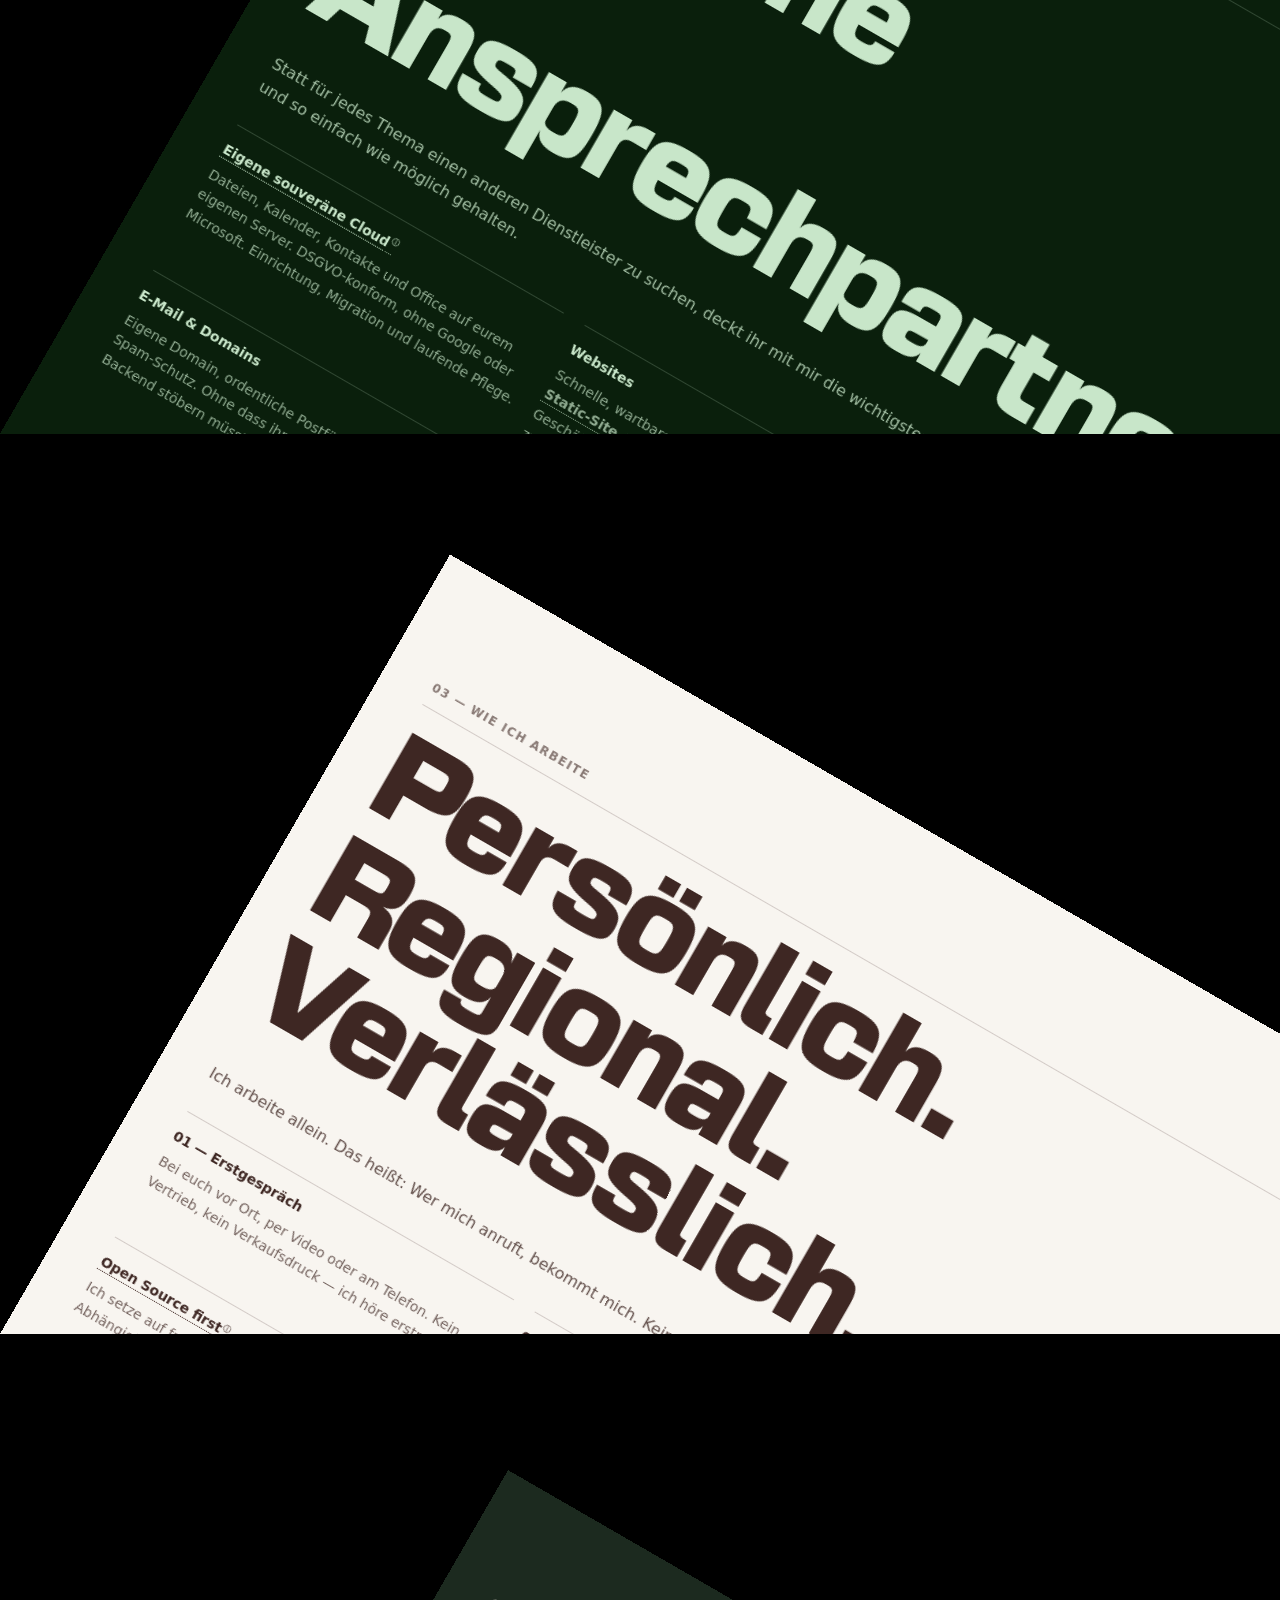
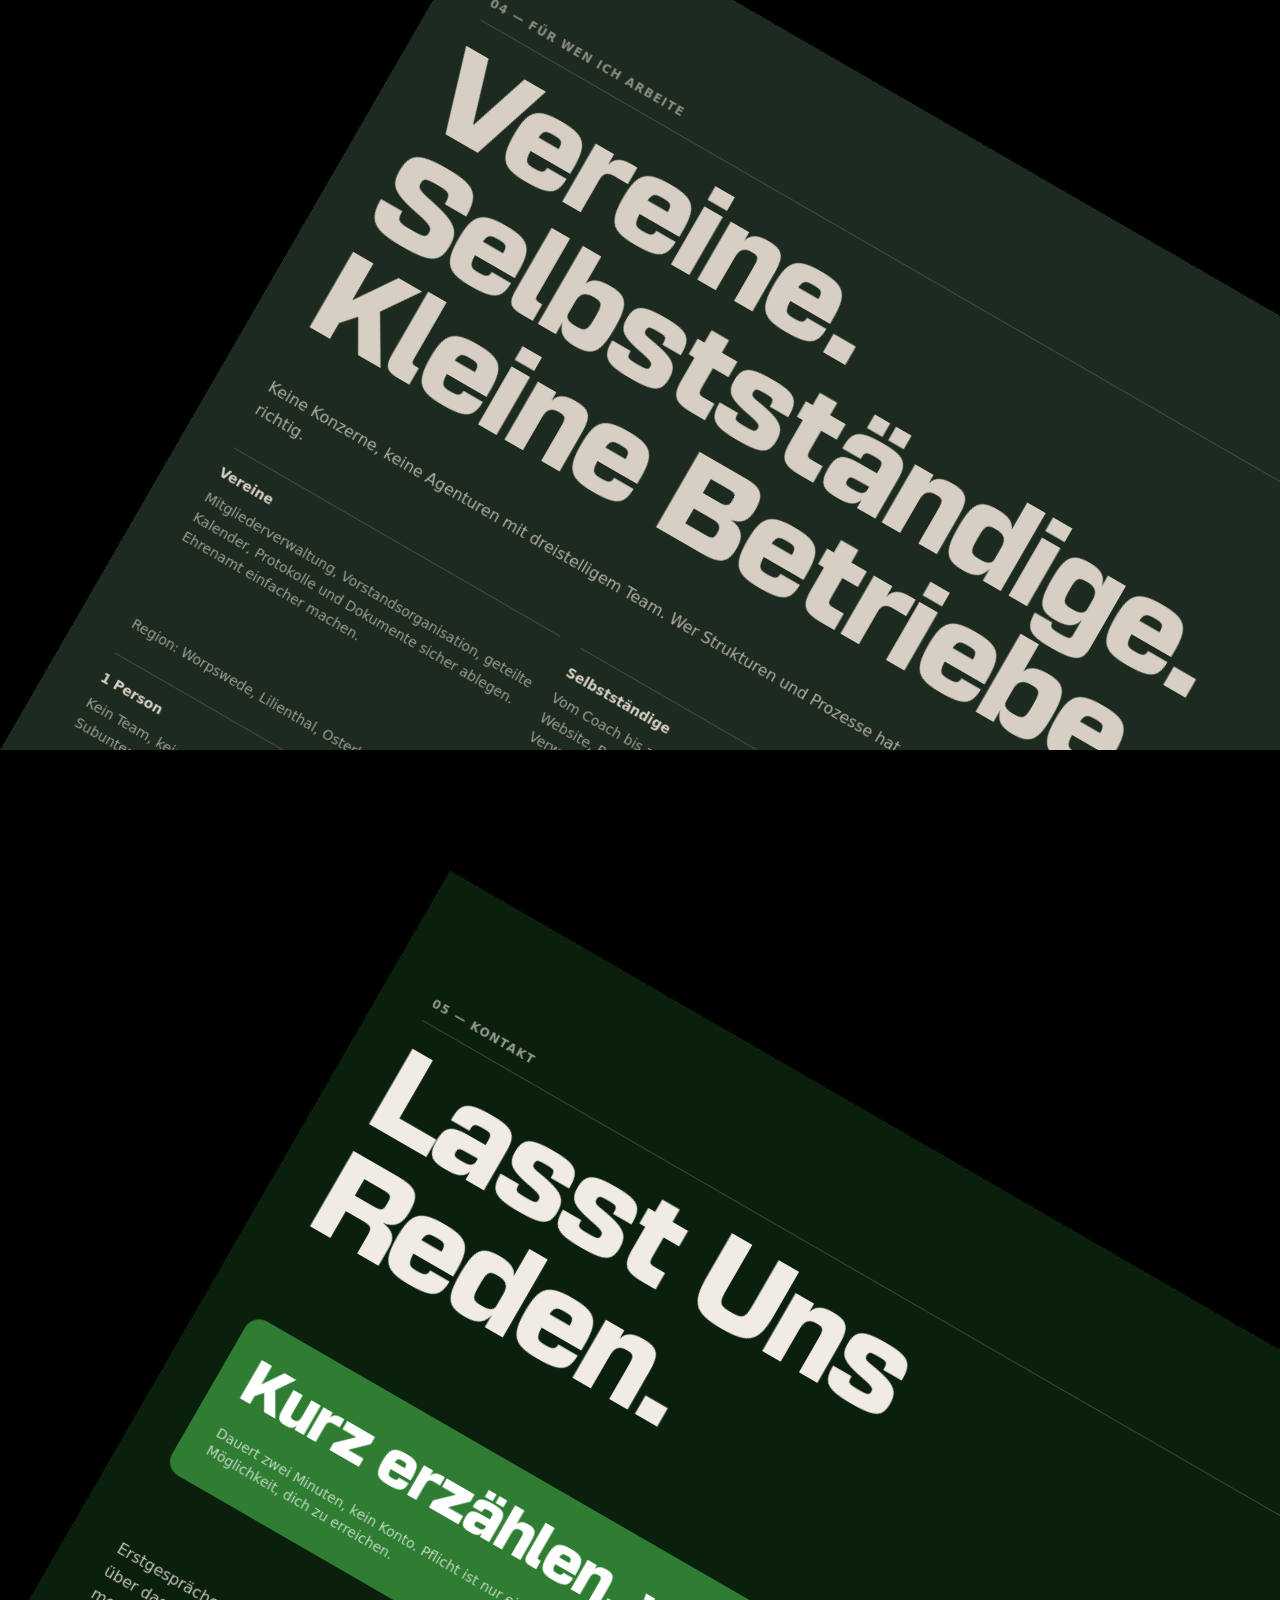
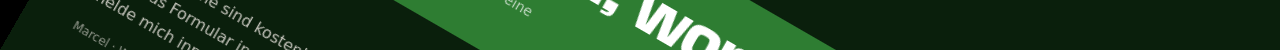
==== commit ecf14c77: "Deploy 2026-09-16 10:14 Gebaut aus portfolio@f10cc47" ====
--- a/index.html
+++ b/index.html
@@ -31,8 +31,8 @@
       } catch (e) {}
     </script>
     <title>Marcel — Digitale Organisation für Selbstständige &amp; Vereine</title>
-    <script type="module" crossorigin src="./assets/index-CfSTDIT5.js"></script>
-    <link rel="stylesheet" crossorigin href="./assets/index-EfrdE__E.css">
+    <script type="module" crossorigin src="./assets/index-CuASyuPu.js"></script>
+    <link rel="stylesheet" crossorigin href="./assets/index-CxFNAxjZ.css">
   </head>
   <body>
     <div id="root"></div>
--- a/assets/index-CxFNAxjZ.css
+++ b/assets/index-CxFNAxjZ.css
@@ -0,0 +1,2 @@
+/*! tailwindcss v4.3.0 | MIT License | https://tailwindcss.com */
+@layer properties{@supports (((-webkit-hyphens:none)) and (not (margin-trim:inline))) or ((-moz-orient:inline) and (not (color:rgb(from red r g b)))){*,:before,:after,::backdrop{--tw-translate-x:0;--tw-translate-y:0;--tw-translate-z:0;--tw-rotate-x:initial;--tw-rotate-y:initial;--tw-rotate-z:initial;--tw-skew-x:initial;--tw-skew-y:initial;--tw-border-style:solid;--tw-leading:initial;--tw-font-weight:initial;--tw-tracking:initial;--tw-ordinal:initial;--tw-slashed-zero:initial;--tw-numeric-figure:initial;--tw-numeric-spacing:initial;--tw-numeric-fraction:initial;--tw-shadow:0 0 #0000;--tw-shadow-color:initial;--tw-shadow-alpha:100%;--tw-inset-shadow:0 0 #0000;--tw-inset-shadow-color:initial;--tw-inset-shadow-alpha:100%;--tw-ring-color:initial;--tw-ring-shadow:0 0 #0000;--tw-inset-ring-color:initial;--tw-inset-ring-shadow:0 0 #0000;--tw-ring-inset:initial;--tw-ring-offset-width:0px;--tw-ring-offset-color:#fff;--tw-ring-offset-shadow:0 0 #0000;--tw-blur:initial;--tw-brightness:initial;--tw-contrast:initial;--tw-grayscale:initial;--tw-hue-rotate:initial;--tw-invert:initial;--tw-opacity:initial;--tw-saturate:initial;--tw-sepia:initial;--tw-drop-shadow:initial;--tw-drop-shadow-color:initial;--tw-drop-shadow-alpha:100%;--tw-drop-shadow-size:initial;--tw-backdrop-blur:initial;--tw-backdrop-brightness:initial;--tw-backdrop-contrast:initial;--tw-backdrop-grayscale:initial;--tw-backdrop-hue-rotate:initial;--tw-backdrop-invert:initial;--tw-backdrop-opacity:initial;--tw-backdrop-saturate:initial;--tw-backdrop-sepia:initial;--tw-duration:initial;--tw-ease:initial;--tw-scale-x:1;--tw-scale-y:1;--tw-scale-z:1;--tw-outline-style:solid;--tw-animation-delay:0s;--tw-animation-direction:normal;--tw-animation-duration:initial;--tw-animation-fill-mode:none;--tw-animation-iteration-count:1;--tw-enter-blur:0;--tw-enter-opacity:1;--tw-enter-rotate:0;--tw-enter-scale:1;--tw-enter-translate-x:0;--tw-enter-translate-y:0;--tw-exit-blur:0;--tw-exit-opacity:1;--tw-exit-rotate:0;--tw-exit-scale:1;--tw-exit-translate-x:0;--tw-exit-translate-y:0}}}@layer theme{:root,:host{--font-sans:ui-sans-serif, system-ui, sans-serif, "Apple Color Emoji", "Segoe UI Emoji", "Segoe UI Symbol", "Noto Color Emoji";--font-mono:ui-monospace, SFMono-Regular, Menlo, Monaco, Consolas, "Liberation Mono", "Courier New", monospace;--color-black:#000;--color-white:#fff;--spacing:.25rem;--text-xs:.75rem;--text-xs--line-height:calc(1 / .75);--text-sm:.875rem;--text-sm--line-height:calc(1.25 / .875);--text-base:1rem;--text-base--line-height:calc(1.5 / 1);--text-lg:1.125rem;--text-lg--line-height:calc(1.75 / 1.125);--text-2xl:1.5rem;--text-2xl--line-height:calc(2 / 1.5);--font-weight-semibold:600;--font-weight-bold:700;--font-weight-extrabold:800;--font-weight-black:900;--tracking-tight:-.025em;--leading-tight:1.25;--leading-snug:1.375;--leading-relaxed:1.625;--radius-sm:.25rem;--radius-md:.375rem;--radius-lg:.5rem;--radius-xl:.75rem;--radius-2xl:1rem;--radius-3xl:1.5rem;--ease-out:cubic-bezier(0, 0, .2, 1);--blur-md:12px;--default-transition-duration:.15s;--default-transition-timing-function:cubic-bezier(.4, 0, .2, 1);--default-font-family:var(--font-sans);--default-mono-font-family:var(--font-mono);--font-display:"Basement Grotesque", "Plus Jakarta Sans", ui-sans-serif, system-ui, sans-serif}}@layer base{*,:after,:before,::backdrop{box-sizing:border-box;border:0 solid;margin:0;padding:0}::file-selector-button{box-sizing:border-box;border:0 solid;margin:0;padding:0}html,:host{-webkit-text-size-adjust:100%;tab-size:4;line-height:1.5;font-family:var(--default-font-family,ui-sans-serif, system-ui, sans-serif, "Apple Color Emoji", "Segoe UI Emoji", "Segoe UI Symbol", "Noto Color Emoji");font-feature-settings:var(--default-font-feature-settings,normal);font-variation-settings:var(--default-font-variation-settings,normal);-webkit-tap-highlight-color:transparent}hr{height:0;color:inherit;border-top-width:1px}abbr:where([title]){-webkit-text-decoration:underline dotted;text-decoration:underline dotted}h1,h2,h3,h4,h5,h6{font-size:inherit;font-weight:inherit}a{color:inherit;-webkit-text-decoration:inherit;-webkit-text-decoration:inherit;-webkit-text-decoration:inherit;-webkit-text-decoration:inherit;text-decoration:inherit}b,strong{font-weight:bolder}code,kbd,samp,pre{font-family:var(--default-mono-font-family,ui-monospace, SFMono-Regular, Menlo, Monaco, Consolas, "Liberation Mono", "Courier New", monospace);font-feature-settings:var(--default-mono-font-feature-settings,normal);font-variation-settings:var(--default-mono-font-variation-settings,normal);font-size:1em}small{font-size:80%}sub,sup{vertical-align:baseline;font-size:75%;line-height:0;position:relative}sub{bottom:-.25em}sup{top:-.5em}table{text-indent:0;border-color:inherit;border-collapse:collapse}:-moz-focusring{outline:auto}progress{vertical-align:baseline}summary{display:list-item}ol,ul,menu{list-style:none}img,svg,video,canvas,audio,iframe,embed,object{vertical-align:middle;display:block}img,video{max-width:100%;height:auto}button,input,select,optgroup,textarea{font:inherit;font-feature-settings:inherit;font-variation-settings:inherit;letter-spacing:inherit;color:inherit;opacity:1;background-color:#0000;border-radius:0}::file-selector-button{font:inherit;font-feature-settings:inherit;font-variation-settings:inherit;letter-spacing:inherit;color:inherit;opacity:1;background-color:#0000;border-radius:0}:where(select:is([multiple],[size])) optgroup{font-weight:bolder}:where(select:is([multiple],[size])) optgroup option{padding-inline-start:20px}::file-selector-button{margin-inline-end:4px}::placeholder{opacity:1}@supports (not ((-webkit-appearance:-apple-pay-button))) or (contain-intrinsic-size:1px){::placeholder{color:currentColor}@supports (color:color-mix(in lab, red, red)){::placeholder{color:color-mix(in oklab, currentcolor 50%, transparent)}}}textarea{resize:vertical}::-webkit-search-decoration{-webkit-appearance:none}::-webkit-date-and-time-value{min-height:1lh;text-align:inherit}::-webkit-datetime-edit{display:inline-flex}::-webkit-datetime-edit-fields-wrapper{padding:0}::-webkit-datetime-edit{padding-block:0}::-webkit-datetime-edit-year-field{padding-block:0}::-webkit-datetime-edit-month-field{padding-block:0}::-webkit-datetime-edit-day-field{padding-block:0}::-webkit-datetime-edit-hour-field{padding-block:0}::-webkit-datetime-edit-minute-field{padding-block:0}::-webkit-datetime-edit-second-field{padding-block:0}::-webkit-datetime-edit-millisecond-field{padding-block:0}::-webkit-datetime-edit-meridiem-field{padding-block:0}::-webkit-calendar-picker-indicator{line-height:1}:-moz-ui-invalid{box-shadow:none}button,input:where([type=button],[type=reset],[type=submit]){appearance:button}::file-selector-button{appearance:button}::-webkit-inner-spin-button{height:auto}::-webkit-outer-spin-button{height:auto}[hidden]:where(:not([hidden=until-found])){display:none!important}}@layer components;@layer utilities{.pointer-events-auto{pointer-events:auto}.pointer-events-none{pointer-events:none}.invisible{visibility:hidden}.sr-only{clip-path:inset(50%);white-space:nowrap;border-width:0;width:1px;height:1px;margin:-1px;padding:0;position:absolute;overflow:hidden}.absolute{position:absolute}.fixed{position:fixed}.relative{position:relative}.inset-0{inset:calc(var(--spacing) * 0)}.inset-x-0{inset-inline:calc(var(--spacing) * 0)}.top-0{top:calc(var(--spacing) * 0)}.top-4{top:calc(var(--spacing) * 4)}.top-full{top:100%}.right-0{right:calc(var(--spacing) * 0)}.right-4{right:calc(var(--spacing) * 4)}.bottom-0{bottom:calc(var(--spacing) * 0)}.bottom-4{bottom:calc(var(--spacing) * 4)}.left-0{left:calc(var(--spacing) * 0)}.z-40{z-index:40}.z-50{z-index:50}.col-start-1{grid-column-start:1}.row-start-1{grid-row-start:1}.m-0{margin:calc(var(--spacing) * 0)}.mx-auto{margin-inline:auto}.mt-1{margin-top:calc(var(--spacing) * 1)}.mt-2{margin-top:calc(var(--spacing) * 2)}.mt-3{margin-top:calc(var(--spacing) * 3)}.mt-4{margin-top:calc(var(--spacing) * 4)}.mt-5{margin-top:calc(var(--spacing) * 5)}.mt-8{margin-top:calc(var(--spacing) * 8)}.mt-10{margin-top:calc(var(--spacing) * 10)}.mt-16{margin-top:calc(var(--spacing) * 16)}.mb-1{margin-bottom:calc(var(--spacing) * 1)}.mb-2{margin-bottom:calc(var(--spacing) * 2)}.mb-3{margin-bottom:calc(var(--spacing) * 3)}.mb-6{margin-bottom:calc(var(--spacing) * 6)}.mb-8{margin-bottom:calc(var(--spacing) * 8)}.ml-\[0\.05em\]{margin-left:.05em}.ml-\[0\.15em\]{margin-left:.15em}.ml-auto{margin-left:auto}.block{display:block}.flex{display:flex}.grid{display:grid}.hidden{display:none}.inline{display:inline}.inline-block{display:inline-block}.inline-flex{display:inline-flex}.size-4{width:calc(var(--spacing) * 4);height:calc(var(--spacing) * 4)}.size-5{width:calc(var(--spacing) * 5);height:calc(var(--spacing) * 5)}.size-6{width:calc(var(--spacing) * 6);height:calc(var(--spacing) * 6)}.h-0\.5{height:calc(var(--spacing) * .5)}.h-1{height:calc(var(--spacing) * 1)}.h-5{height:calc(var(--spacing) * 5)}.h-6{height:calc(var(--spacing) * 6)}.h-8{height:calc(var(--spacing) * 8)}.h-9{height:calc(var(--spacing) * 9)}.h-\[0\.8em\]{height:.8em}.h-\[48px\]{height:48px}.h-px{height:1px}.max-h-\[85vh\]{max-height:85vh}.max-h-\[calc\(100vh-6rem\)\]{max-height:calc(100vh - 6rem)}.min-h-4{min-height:calc(var(--spacing) * 4)}.min-h-10{min-height:calc(var(--spacing) * 10)}.min-h-12{min-height:calc(var(--spacing) * 12)}.min-h-14{min-height:calc(var(--spacing) * 14)}.min-h-\[4\.5rem\]{min-height:4.5rem}.min-h-screen{min-height:100vh}.w-4{width:calc(var(--spacing) * 4)}.w-7{width:calc(var(--spacing) * 7)}.w-8{width:calc(var(--spacing) * 8)}.w-9{width:calc(var(--spacing) * 9)}.w-10{width:calc(var(--spacing) * 10)}.w-12{width:calc(var(--spacing) * 12)}.w-\[0\.08em\]{width:.08em}.w-\[min\(24rem\,100\%\)\]{width:min(24rem,100%)}.w-full{width:100%}.max-w-\[50ch\]{max-width:50ch}.max-w-\[60rem\]{max-width:60rem}.min-w-0{min-width:calc(var(--spacing) * 0)}.min-w-\[48px\]{min-width:48px}.flex-1{flex:1}.shrink-0{flex-shrink:0}.grow{flex-grow:1}.-translate-y-\[2\.5px\]{--tw-translate-y:calc(2.5px * -1);translate:var(--tw-translate-x) var(--tw-translate-y)}.translate-y-0{--tw-translate-y:calc(var(--spacing) * 0);translate:var(--tw-translate-x) var(--tw-translate-y)}.translate-y-\[2\.5px\]{--tw-translate-y:2.5px;translate:var(--tw-translate-x) var(--tw-translate-y)}.translate-y-full{--tw-translate-y:100%;translate:var(--tw-translate-x) var(--tw-translate-y)}.-rotate-45{rotate:-45deg}.rotate-45{rotate:45deg}.transform{transform:var(--tw-rotate-x,) var(--tw-rotate-y,) var(--tw-rotate-z,) var(--tw-skew-x,) var(--tw-skew-y,)}.cursor-not-allowed{cursor:not-allowed}.cursor-pointer{cursor:pointer}.resize{resize:both}.appearance-none{appearance:none}.grid-cols-1{grid-template-columns:repeat(1,minmax(0,1fr))}.grid-cols-3{grid-template-columns:repeat(3,minmax(0,1fr))}.flex-col{flex-direction:column}.flex-wrap{flex-wrap:wrap}.items-baseline{align-items:baseline}.items-center{align-items:center}.justify-between{justify-content:space-between}.justify-center{justify-content:center}.gap-1{gap:calc(var(--spacing) * 1)}.gap-1\.5{gap:calc(var(--spacing) * 1.5)}.gap-2{gap:calc(var(--spacing) * 2)}.gap-2\.5{gap:calc(var(--spacing) * 2.5)}.gap-3{gap:calc(var(--spacing) * 3)}.gap-4{gap:calc(var(--spacing) * 4)}.gap-5{gap:calc(var(--spacing) * 5)}.gap-6{gap:calc(var(--spacing) * 6)}.gap-8{gap:calc(var(--spacing) * 8)}.gap-\[3px\]{gap:3px}.gap-x-8{column-gap:calc(var(--spacing) * 8)}.gap-y-2{row-gap:calc(var(--spacing) * 2)}.self-start{align-self:flex-start}.justify-self-start{justify-self:flex-start}.truncate{text-overflow:ellipsis;white-space:nowrap;overflow:hidden}.overflow-hidden{overflow:hidden}.overflow-x-hidden{overflow-x:hidden}.overflow-y-auto{overflow-y:auto}.rounded{border-radius:.25rem}.rounded-2xl{border-radius:var(--radius-2xl)}.rounded-3xl{border-radius:var(--radius-3xl)}.rounded-full{border-radius:3.40282e38px}.rounded-lg{border-radius:var(--radius-lg)}.rounded-md{border-radius:var(--radius-md)}.rounded-sm{border-radius:var(--radius-sm)}.rounded-xl{border-radius:var(--radius-xl)}.rounded-t-2xl{border-top-left-radius:var(--radius-2xl);border-top-right-radius:var(--radius-2xl)}.border{border-style:var(--tw-border-style);border-width:1px}.border-0{border-style:var(--tw-border-style);border-width:0}.border-2{border-style:var(--tw-border-style);border-width:2px}.border-t{border-top-style:var(--tw-border-style);border-top-width:1px}.border-\(--c-cream\),.border-\(--c-cream\)\/15{border-color:var(--c-cream)}@supports (color:color-mix(in lab, red, red)){.border-\(--c-cream\)\/15{border-color:color-mix(in oklab, var(--c-cream) 15%, transparent)}}.border-\(--c-cream\)\/20{border-color:var(--c-cream)}@supports (color:color-mix(in lab, red, red)){.border-\(--c-cream\)\/20{border-color:color-mix(in oklab, var(--c-cream) 20%, transparent)}}.border-\(--c-cream\)\/30{border-color:var(--c-cream)}@supports (color:color-mix(in lab, red, red)){.border-\(--c-cream\)\/30{border-color:color-mix(in oklab, var(--c-cream) 30%, transparent)}}.border-\(--c-deep\){border-color:var(--c-deep)}.border-\(--nav-text\)\/15{border-color:var(--nav-text)}@supports (color:color-mix(in lab, red, red)){.border-\(--nav-text\)\/15{border-color:color-mix(in oklab, var(--nav-text) 15%, transparent)}}.border-\(--nav-text\)\/70{border-color:var(--nav-text)}@supports (color:color-mix(in lab, red, red)){.border-\(--nav-text\)\/70{border-color:color-mix(in oklab, var(--nav-text) 70%, transparent)}}.border-current\/20{border-color:currentColor}@supports (color:color-mix(in lab, red, red)){.border-current\/20{border-color:color-mix(in oklab, currentcolor 20%, transparent)}}.border-current\/30{border-color:currentColor}@supports (color:color-mix(in lab, red, red)){.border-current\/30{border-color:color-mix(in oklab, currentcolor 30%, transparent)}}.border-current\/40{border-color:currentColor}@supports (color:color-mix(in lab, red, red)){.border-current\/40{border-color:color-mix(in oklab, currentcolor 40%, transparent)}}.border-current\/50{border-color:currentColor}@supports (color:color-mix(in lab, red, red)){.border-current\/50{border-color:color-mix(in oklab, currentcolor 50%, transparent)}}.border-transparent{border-color:#0000}.border-white\/20{border-color:#fff3}@supports (color:color-mix(in lab, red, red)){.border-white\/20{border-color:color-mix(in oklab, var(--color-white) 20%, transparent)}}.bg-\(--c-cream\),.bg-\(--c-cream\)\/10{background-color:var(--c-cream)}@supports (color:color-mix(in lab, red, red)){.bg-\(--c-cream\)\/10{background-color:color-mix(in oklab, var(--c-cream) 10%, transparent)}}.bg-\(--c-deep\),.bg-\(--c-deep\)\/90{background-color:var(--c-deep)}@supports (color:color-mix(in lab, red, red)){.bg-\(--c-deep\)\/90{background-color:color-mix(in oklab, var(--c-deep) 90%, transparent)}}.bg-\(--nav-bg\)\/85{background-color:var(--nav-bg)}@supports (color:color-mix(in lab, red, red)){.bg-\(--nav-bg\)\/85{background-color:color-mix(in oklab, var(--nav-bg) 85%, transparent)}}.bg-\(--nav-bg\)\/95{background-color:var(--nav-bg)}@supports (color:color-mix(in lab, red, red)){.bg-\(--nav-bg\)\/95{background-color:color-mix(in oklab, var(--nav-bg) 95%, transparent)}}.bg-black\/50{background-color:#00000080}@supports (color:color-mix(in lab, red, red)){.bg-black\/50{background-color:color-mix(in oklab, var(--color-black) 50%, transparent)}}.bg-current{background-color:currentColor}.bg-transparent{background-color:#0000}.p-0{padding:calc(var(--spacing) * 0)}.p-1\.5{padding:calc(var(--spacing) * 1.5)}.p-2{padding:calc(var(--spacing) * 2)}.p-3{padding:calc(var(--spacing) * 3)}.p-4{padding:calc(var(--spacing) * 4)}.p-5{padding:calc(var(--spacing) * 5)}.p-6{padding:calc(var(--spacing) * 6)}.px-3{padding-inline:calc(var(--spacing) * 3)}.px-4{padding-inline:calc(var(--spacing) * 4)}.px-5{padding-inline:calc(var(--spacing) * 5)}.px-6{padding-inline:calc(var(--spacing) * 6)}.px-\[4vw\]{padding-inline:4vw}.px-\[13px\]{padding-inline:13px}.py-1{padding-block:calc(var(--spacing) * 1)}.py-1\.5{padding-block:calc(var(--spacing) * 1.5)}.py-2{padding-block:calc(var(--spacing) * 2)}.py-3{padding-block:calc(var(--spacing) * 3)}.py-6{padding-block:calc(var(--spacing) * 6)}.pt-3{padding-top:calc(var(--spacing) * 3)}.pt-4{padding-top:calc(var(--spacing) * 4)}.pt-6{padding-top:calc(var(--spacing) * 6)}.pt-\[calc\(max\(2rem\,4vw\)_\+_4rem\)\]{padding-top:calc(max(2rem,4vw) + 4rem)}.pt-\[max\(2rem\,4vw\)\]{padding-top:max(2rem,4vw)}.pr-1\.5{padding-right:calc(var(--spacing) * 1.5)}.pr-2{padding-right:calc(var(--spacing) * 2)}.pr-3{padding-right:calc(var(--spacing) * 3)}.pr-10{padding-right:calc(var(--spacing) * 10)}.pb-\[4vw\]{padding-bottom:4vw}.pl-3{padding-left:calc(var(--spacing) * 3)}.pl-5{padding-left:calc(var(--spacing) * 5)}.text-left{text-align:left}.text-right{text-align:right}.align-baseline{vertical-align:baseline}.align-super{vertical-align:super}.font-display{font-family:var(--font-display)}.font-mono{font-family:var(--font-mono)}.text-2xl{font-size:var(--text-2xl);line-height:var(--tw-leading,var(--text-2xl--line-height))}.text-base{font-size:var(--text-base);line-height:var(--tw-leading,var(--text-base--line-height))}.text-lg{font-size:var(--text-lg);line-height:var(--tw-leading,var(--text-lg--line-height))}.text-sm{font-size:var(--text-sm);line-height:var(--tw-leading,var(--text-sm--line-height))}.text-xs{font-size:var(--text-xs);line-height:var(--tw-leading,var(--text-xs--line-height))}.text-\[0\.6em\]{font-size:.6em}.text-\[10px\]{font-size:10px}.text-\[14px\]{font-size:14px}.text-\[clamp\(20px\,4\.5vw\,56px\)\]{font-size:clamp(20px,4.5vw,56px)}.text-\[clamp\(22px\,4vw\,40px\)\]{font-size:clamp(22px,4vw,40px)}.text-\[clamp\(24px\,5vw\,56px\)\]{font-size:clamp(24px,5vw,56px)}.text-\[clamp\(28px\,9vw\,112px\)\]{font-size:clamp(28px,9vw,112px)}.leading-\[1\.1\]{--tw-leading:1.1;line-height:1.1}.leading-\[1\.05\]{--tw-leading:1.05;line-height:1.05}.leading-\[inherit\]{--tw-leading:inherit;line-height:inherit}.leading-none{--tw-leading:1;line-height:1}.leading-relaxed{--tw-leading:var(--leading-relaxed);line-height:var(--leading-relaxed)}.leading-snug{--tw-leading:var(--leading-snug);line-height:var(--leading-snug)}.leading-tight{--tw-leading:var(--leading-tight);line-height:var(--leading-tight)}.font-black{--tw-font-weight:var(--font-weight-black);font-weight:var(--font-weight-black)}.font-bold{--tw-font-weight:var(--font-weight-bold);font-weight:var(--font-weight-bold)}.font-extrabold{--tw-font-weight:var(--font-weight-extrabold);font-weight:var(--font-weight-extrabold)}.font-semibold{--tw-font-weight:var(--font-weight-semibold);font-weight:var(--font-weight-semibold)}.tracking-\[0\.12em\]{--tw-tracking:.12em;letter-spacing:.12em}.tracking-tight{--tw-tracking:var(--tracking-tight);letter-spacing:var(--tracking-tight)}.whitespace-nowrap{white-space:nowrap}.text-\(--c-cream\){color:var(--c-cream)}.text-\(--c-deep\){color:var(--c-deep)}.text-\(--nav-text\){color:var(--nav-text)}.text-\[inherit\]{color:inherit}.uppercase{text-transform:uppercase}.tabular-nums{--tw-numeric-spacing:tabular-nums;font-variant-numeric:var(--tw-ordinal,) var(--tw-slashed-zero,) var(--tw-numeric-figure,) var(--tw-numeric-spacing,) var(--tw-numeric-fraction,)}.underline{text-decoration-line:underline}.decoration-dotted{text-decoration-style:dotted}.decoration-1{text-decoration-thickness:1px}.underline-offset-2{text-underline-offset:2px}.underline-offset-4{text-underline-offset:4px}.accent-\(--c-cream\){accent-color:var(--c-cream)}.opacity-0{opacity:0}.opacity-20{opacity:.2}.opacity-50{opacity:.5}.opacity-60{opacity:.6}.opacity-70{opacity:.7}.opacity-75{opacity:.75}.opacity-80{opacity:.8}.opacity-90{opacity:.9}.opacity-100{opacity:1}.shadow-2xl{--tw-shadow:0 25px 50px -12px var(--tw-shadow-color,#00000040);box-shadow:var(--tw-inset-shadow), var(--tw-inset-ring-shadow), var(--tw-ring-offset-shadow), var(--tw-ring-shadow), var(--tw-shadow)}.shadow-lg{--tw-shadow:0 10px 15px -3px var(--tw-shadow-color,#0000001a), 0 4px 6px -4px var(--tw-shadow-color,#0000001a);box-shadow:var(--tw-inset-shadow), var(--tw-inset-ring-shadow), var(--tw-ring-offset-shadow), var(--tw-ring-shadow), var(--tw-shadow)}.shadow-black\/10{--tw-shadow-color:#0000001a}@supports (color:color-mix(in lab, red, red)){.shadow-black\/10{--tw-shadow-color:color-mix(in oklab, color-mix(in oklab, var(--color-black) 10%, transparent) var(--tw-shadow-alpha), transparent)}}.shadow-black\/25{--tw-shadow-color:#00000040}@supports (color:color-mix(in lab, red, red)){.shadow-black\/25{--tw-shadow-color:color-mix(in oklab, color-mix(in oklab, var(--color-black) 25%, transparent) var(--tw-shadow-alpha), transparent)}}.shadow-black\/30{--tw-shadow-color:#0000004d}@supports (color:color-mix(in lab, red, red)){.shadow-black\/30{--tw-shadow-color:color-mix(in oklab, color-mix(in oklab, var(--color-black) 30%, transparent) var(--tw-shadow-alpha), transparent)}}.filter{filter:var(--tw-blur,) var(--tw-brightness,) var(--tw-contrast,) var(--tw-grayscale,) var(--tw-hue-rotate,) var(--tw-invert,) var(--tw-saturate,) var(--tw-sepia,) var(--tw-drop-shadow,)}.backdrop-blur-md{--tw-backdrop-blur:blur(var(--blur-md));-webkit-backdrop-filter:var(--tw-backdrop-blur,) var(--tw-backdrop-brightness,) var(--tw-backdrop-contrast,) var(--tw-backdrop-grayscale,) var(--tw-backdrop-hue-rotate,) var(--tw-backdrop-invert,) var(--tw-backdrop-opacity,) var(--tw-backdrop-saturate,) var(--tw-backdrop-sepia,);backdrop-filter:var(--tw-backdrop-blur,) var(--tw-backdrop-brightness,) var(--tw-backdrop-contrast,) var(--tw-backdrop-grayscale,) var(--tw-backdrop-hue-rotate,) var(--tw-backdrop-invert,) var(--tw-backdrop-opacity,) var(--tw-backdrop-saturate,) var(--tw-backdrop-sepia,)}.transition{transition-property:color,background-color,border-color,outline-color,text-decoration-color,fill,stroke,--tw-gradient-from,--tw-gradient-via,--tw-gradient-to,opacity,box-shadow,transform,translate,scale,rotate,filter,-webkit-backdrop-filter,backdrop-filter,display,content-visibility,overlay,pointer-events;transition-timing-function:var(--tw-ease,var(--default-transition-timing-function));transition-duration:var(--tw-duration,var(--default-transition-duration))}.transition-\[background-color\,color\]{transition-property:background-color,color;transition-timing-function:var(--tw-ease,var(--default-transition-timing-function));transition-duration:var(--tw-duration,var(--default-transition-duration))}.transition-colors{transition-property:color,background-color,border-color,outline-color,text-decoration-color,fill,stroke,--tw-gradient-from,--tw-gradient-via,--tw-gradient-to;transition-timing-function:var(--tw-ease,var(--default-transition-timing-function));transition-duration:var(--tw-duration,var(--default-transition-duration))}.transition-opacity{transition-property:opacity;transition-timing-function:var(--tw-ease,var(--default-transition-timing-function));transition-duration:var(--tw-duration,var(--default-transition-duration))}.transition-transform{transition-property:transform,translate,scale,rotate;transition-timing-function:var(--tw-ease,var(--default-transition-timing-function));transition-duration:var(--tw-duration,var(--default-transition-duration))}.duration-300{--tw-duration:.3s;transition-duration:.3s}.duration-500{--tw-duration:.5s;transition-duration:.5s}.ease-out{--tw-ease:var(--ease-out);transition-timing-function:var(--ease-out)}.will-change-transform{will-change:transform}.outline-none{--tw-outline-style:none;outline-style:none}.select-none{-webkit-user-select:none;user-select:none}.\[--nav-bg\:var\(--c-primary\)\]{--nav-bg:var(--c-primary)}.\[--nav-text\:var\(--c-on-primary\)\]{--nav-text:var(--c-on-primary)}.running{animation-play-state:running}.placeholder\:opacity-50::placeholder{opacity:.5}@media (hover:hover){.hover\:scale-105:hover{--tw-scale-x:105%;--tw-scale-y:105%;--tw-scale-z:105%;scale:var(--tw-scale-x) var(--tw-scale-y)}.hover\:border-current:hover,.hover\:border-current\/70:hover{border-color:currentColor}@supports (color:color-mix(in lab, red, red)){.hover\:border-current\/70:hover{border-color:color-mix(in oklab, currentcolor 70%, transparent)}}.hover\:bg-\(--c-cream\)\/10:hover{background-color:var(--c-cream)}@supports (color:color-mix(in lab, red, red)){.hover\:bg-\(--c-cream\)\/10:hover{background-color:color-mix(in oklab, var(--c-cream) 10%, transparent)}}.hover\:bg-\(--nav-text\)\/10:hover{background-color:var(--nav-text)}@supports (color:color-mix(in lab, red, red)){.hover\:bg-\(--nav-text\)\/10:hover{background-color:color-mix(in oklab, var(--nav-text) 10%, transparent)}}.hover\:bg-current\/15:hover{background-color:currentColor}@supports (color:color-mix(in lab, red, red)){.hover\:bg-current\/15:hover{background-color:color-mix(in oklab, currentcolor 15%, transparent)}}.hover\:decoration-solid:hover{text-decoration-style:solid}.hover\:opacity-70:hover{opacity:.7}.hover\:opacity-85:hover{opacity:.85}.hover\:opacity-100:hover{opacity:1}}.focus\:border-current:focus{border-color:currentColor}.focus\:outline-2:focus{outline-style:var(--tw-outline-style);outline-width:2px}.focus\:outline-offset-2:focus{outline-offset:2px}.focus\:outline-current:focus{outline-color:currentColor}.focus\:outline-none:focus{--tw-outline-style:none;outline-style:none}.focus-visible\:rounded-sm:focus-visible{border-radius:var(--radius-sm)}.focus-visible\:underline:focus-visible{text-decoration-line:underline}.focus-visible\:underline-offset-8:focus-visible{text-underline-offset:8px}.focus-visible\:opacity-100:focus-visible{opacity:1}.focus-visible\:ring-2:focus-visible{--tw-ring-shadow:var(--tw-ring-inset,) 0 0 0 calc(2px + var(--tw-ring-offset-width)) var(--tw-ring-color,currentcolor);box-shadow:var(--tw-inset-shadow), var(--tw-inset-ring-shadow), var(--tw-ring-offset-shadow), var(--tw-ring-shadow), var(--tw-shadow)}.focus-visible\:ring-\(--c-cream\):focus-visible{--tw-ring-color:var(--c-cream)}.focus-visible\:ring-\(--c-tint\):focus-visible{--tw-ring-color:var(--c-tint)}.focus-visible\:ring-\(--nav-text\):focus-visible{--tw-ring-color:var(--nav-text)}.focus-visible\:ring-current:focus-visible{--tw-ring-color:currentcolor}.focus-visible\:ring-offset-2:focus-visible{--tw-ring-offset-width:2px;--tw-ring-offset-shadow:var(--tw-ring-inset,) 0 0 0 var(--tw-ring-offset-width) var(--tw-ring-offset-color)}.focus-visible\:ring-offset-\(--c-deep\):focus-visible{--tw-ring-offset-color:var(--c-deep)}.focus-visible\:outline-2:focus-visible{outline-style:var(--tw-outline-style);outline-width:2px}.focus-visible\:outline-offset-2:focus-visible{outline-offset:2px}.focus-visible\:outline-current:focus-visible{outline-color:currentColor}.disabled\:cursor-default:disabled{cursor:default}.disabled\:cursor-wait:disabled{cursor:wait}.disabled\:opacity-40:disabled{opacity:.4}.disabled\:opacity-60:disabled{opacity:.6}@media (hover:hover){.disabled\:hover\:bg-transparent:disabled:hover{background-color:#0000}}.has-focus-visible\:ring-2:has(:focus-visible){--tw-ring-shadow:var(--tw-ring-inset,) 0 0 0 calc(2px + var(--tw-ring-offset-width)) var(--tw-ring-color,currentcolor);box-shadow:var(--tw-inset-shadow), var(--tw-inset-ring-shadow), var(--tw-ring-offset-shadow), var(--tw-ring-shadow), var(--tw-shadow)}.has-focus-visible\:ring-\(--c-cream\):has(:focus-visible){--tw-ring-color:var(--c-cream)}.has-focus-visible\:outline-2:has(:focus-visible){outline-style:var(--tw-outline-style);outline-width:2px}.has-focus-visible\:outline-offset-2:has(:focus-visible){outline-offset:2px}.has-focus-visible\:outline-current:has(:focus-visible){outline-color:currentColor}.aria-pressed\:border-\(--c-cream\)\/60[aria-pressed=true]{border-color:var(--c-cream)}@supports (color:color-mix(in lab, red, red)){.aria-pressed\:border-\(--c-cream\)\/60[aria-pressed=true]{border-color:color-mix(in oklab, var(--c-cream) 60%, transparent)}}.aria-pressed\:bg-\(--c-cream\)\/10[aria-pressed=true]{background-color:var(--c-cream)}@supports (color:color-mix(in lab, red, red)){.aria-pressed\:bg-\(--c-cream\)\/10[aria-pressed=true]{background-color:color-mix(in oklab, var(--c-cream) 10%, transparent)}}.aria-\[current\=location\]\:bg-\(--nav-text\)\/15[aria-current=location]{background-color:var(--nav-text)}@supports (color:color-mix(in lab, red, red)){.aria-\[current\=location\]\:bg-\(--nav-text\)\/15[aria-current=location]{background-color:color-mix(in oklab, var(--nav-text) 15%, transparent)}}@media (prefers-reduced-motion:no-preference){.motion-safe\:animate-in{animation:enter var(--tw-animation-duration,var(--tw-duration,.15s))var(--tw-ease,ease)var(--tw-animation-delay,0s)var(--tw-animation-iteration-count,1)var(--tw-animation-direction,normal)var(--tw-animation-fill-mode,none)}.motion-safe\:duration-150{--tw-duration:.15s;transition-duration:.15s}.motion-safe\:fade-in{--tw-enter-opacity:0}@media (hover:hover){.motion-safe\:group-hover\:translate-x-\[0\.25em\]:is(:where(.group):hover *){--tw-translate-x:.25em;translate:var(--tw-translate-x) var(--tw-translate-y)}}.motion-safe\:group-focus-visible\:translate-x-\[0\.25em\]:is(:where(.group):focus-visible *){--tw-translate-x:.25em;translate:var(--tw-translate-x) var(--tw-translate-y)}}@media (prefers-reduced-motion:reduce){.motion-reduce\:transition-none{transition-property:none}}@media not all and (width>=379px){.max-\[379px\]\:sr-only{clip-path:inset(50%);white-space:nowrap;border-width:0;width:1px;height:1px;margin:-1px;padding:0;position:absolute;overflow:hidden}}@media not all and (width>=325px){.max-\[325px\]\:hidden{display:none}}@media (width>=40rem){.sm\:top-0{top:calc(var(--spacing) * 0)}.sm\:right-0{right:calc(var(--spacing) * 0)}.sm\:right-6{right:calc(var(--spacing) * 6)}.sm\:bottom-0{bottom:calc(var(--spacing) * 0)}.sm\:bottom-6{bottom:calc(var(--spacing) * 6)}.sm\:left-auto{left:auto}.sm\:hidden{display:none}.sm\:max-h-none{max-height:none}.sm\:w-\[min\(440px\,92vw\)\]{width:min(440px,92vw)}.sm\:translate-x-0{--tw-translate-x:calc(var(--spacing) * 0);translate:var(--tw-translate-x) var(--tw-translate-y)}.sm\:translate-x-full{--tw-translate-x:100%;translate:var(--tw-translate-x) var(--tw-translate-y)}.sm\:translate-y-0{--tw-translate-y:calc(var(--spacing) * 0);translate:var(--tw-translate-x) var(--tw-translate-y)}.sm\:grid-cols-2{grid-template-columns:repeat(2,minmax(0,1fr))}.sm\:grid-cols-3{grid-template-columns:repeat(3,minmax(0,1fr))}.sm\:flex-row{flex-direction:row}.sm\:gap-8{gap:calc(var(--spacing) * 8)}.sm\:rounded-none{border-radius:0}.sm\:p-8{padding:calc(var(--spacing) * 8)}.sm\:px-7{padding-inline:calc(var(--spacing) * 7)}.sm\:py-7{padding-block:calc(var(--spacing) * 7)}.sm\:pt-4{padding-top:calc(var(--spacing) * 4)}}@media (width>=64rem){.lg\:flex{display:flex}.lg\:hidden{display:none}}@media not all and (width>=469px){html[data-text-size="125"] .text-125\:max-\[469px\]\:sr-only{clip-path:inset(50%);white-space:nowrap;border-width:0;width:1px;height:1px;margin:-1px;padding:0;position:absolute;overflow:hidden}}@media not all and (width>=407px){html[data-text-size="125"] .text-125\:max-\[407px\]\:hidden{display:none}}@media (width>=64rem){html[data-text-size="125"] .text-125\:lg\:flex{display:flex}html[data-text-size="125"] .text-125\:lg\:hidden{display:none}}@media (width>=65rem){html[data-text-size="125"] .text-125\:min-\[65rem\]\:flex{display:flex}html[data-text-size="125"] .text-125\:min-\[65rem\]\:hidden{display:none}}@media not all and (width>=561px){html[data-text-size="150"] .text-150\:max-\[561px\]\:sr-only{clip-path:inset(50%);white-space:nowrap;border-width:0;width:1px;height:1px;margin:-1px;padding:0;position:absolute;overflow:hidden}}@media not all and (width>=487px){html[data-text-size="150"] .text-150\:max-\[487px\]\:hidden{display:none}}@media not all and (width>=373px){html[data-text-size="150"] .text-150\:max-\[373px\]\:hidden{display:none}}@media (width>=64rem){html[data-text-size="150"] .text-150\:lg\:flex{display:flex}html[data-text-size="150"] .text-150\:lg\:hidden{display:none}}@media (width>=77rem){html[data-text-size="150"] .text-150\:min-\[77rem\]\:flex{display:flex}html[data-text-size="150"] .text-150\:min-\[77rem\]\:hidden{display:none}}}@property --tw-animation-delay{syntax:"*";inherits:false;initial-value:0s}@property --tw-animation-direction{syntax:"*";inherits:false;initial-value:normal}@property --tw-animation-duration{syntax:"*";inherits:false}@property --tw-animation-fill-mode{syntax:"*";inherits:false;initial-value:none}@property --tw-animation-iteration-count{syntax:"*";inherits:false;initial-value:1}@property --tw-enter-blur{syntax:"*";inherits:false;initial-value:0}@property --tw-enter-opacity{syntax:"*";inherits:false;initial-value:1}@property --tw-enter-rotate{syntax:"*";inherits:false;initial-value:0}@property --tw-enter-scale{syntax:"*";inherits:false;initial-value:1}@property --tw-enter-translate-x{syntax:"*";inherits:false;initial-value:0}@property --tw-enter-translate-y{syntax:"*";inherits:false;initial-value:0}@property --tw-exit-blur{syntax:"*";inherits:false;initial-value:0}@property --tw-exit-opacity{syntax:"*";inherits:false;initial-value:1}@property --tw-exit-rotate{syntax:"*";inherits:false;initial-value:0}@property --tw-exit-scale{syntax:"*";inherits:false;initial-value:1}@property --tw-exit-translate-x{syntax:"*";inherits:false;initial-value:0}@property --tw-exit-translate-y{syntax:"*";inherits:false;initial-value:0}@font-face{font-family:Basement Grotesque;src:url(./BasementGrotesque-Black_v1.202-Iqjs-g_B.woff2)format("woff2");font-weight:900;font-style:normal;font-display:swap}@font-face{font-family:Plus Jakarta Sans;src:url(./PlusJakartaSans-400-Dhut76fR.woff2)format("woff2");font-weight:400;font-style:normal;font-display:swap}@font-face{font-family:Plus Jakarta Sans;src:url(./PlusJakartaSans-600-DLTa1BUW.woff2)format("woff2");font-weight:600;font-style:normal;font-display:swap}@font-face{font-family:Plus Jakarta Sans;src:url(./PlusJakartaSans-700-CfpNZvy6.woff2)format("woff2");font-weight:700;font-style:normal;font-display:swap}@font-face{font-family:Plus Jakarta Sans;src:url(./PlusJakartaSans-800-CusIZhrK.woff2)format("woff2");font-weight:800;font-style:normal;font-display:swap}:root{--font-sans:"Plus Jakarta Sans", ui-sans-serif, system-ui, sans-serif;--c-primary:#2e7d32;--c-on-primary:#fff;--c-primary-accent:#c8e6c9;--c-deep:#0a1f0c;--c-dark:#1c2a1f;--c-light:#f8f5f0;--c-on-light:#3e2723;--c-cream:#f0ebe5;--c-tint:#c8e6c9;--c-sand:#d7cfc4;--c-accent:#81c784}html,body,#root{font-family:var(--font-sans);background:#000;margin:0;padding:0}.regler{appearance:none;cursor:pointer;background:0 0;height:44px}.regler::-webkit-slider-runnable-track{background:currentColor;border-radius:3px;height:6px}@supports (color:color-mix(in lab, red, red)){.regler::-webkit-slider-runnable-track{background:color-mix(in srgb, currentColor 30%, transparent)}}.regler::-moz-range-track{background:currentColor;border-radius:3px;height:6px}@supports (color:color-mix(in lab, red, red)){.regler::-moz-range-track{background:color-mix(in srgb, currentColor 30%, transparent)}}.regler::-webkit-slider-thumb{appearance:none;border:3px solid var(--c-deep);background:currentColor;border-radius:50%;width:28px;height:28px;margin-top:-11px}.regler::-moz-range-thumb{border:3px solid var(--c-deep);background:currentColor;border-radius:50%;width:22px;height:22px}.regler:focus-visible{outline-offset:2px;border-radius:4px;outline:2px solid}@property --tw-translate-x{syntax:"*";inherits:false;initial-value:0}@property --tw-translate-y{syntax:"*";inherits:false;initial-value:0}@property --tw-translate-z{syntax:"*";inherits:false;initial-value:0}@property --tw-rotate-x{syntax:"*";inherits:false}@property --tw-rotate-y{syntax:"*";inherits:false}@property --tw-rotate-z{syntax:"*";inherits:false}@property --tw-skew-x{syntax:"*";inherits:false}@property --tw-skew-y{syntax:"*";inherits:false}@property --tw-border-style{syntax:"*";inherits:false;initial-value:solid}@property --tw-leading{syntax:"*";inherits:false}@property --tw-font-weight{syntax:"*";inherits:false}@property --tw-tracking{syntax:"*";inherits:false}@property --tw-ordinal{syntax:"*";inherits:false}@property --tw-slashed-zero{syntax:"*";inherits:false}@property --tw-numeric-figure{syntax:"*";inherits:false}@property --tw-numeric-spacing{syntax:"*";inherits:false}@property --tw-numeric-fraction{syntax:"*";inherits:false}@property --tw-shadow{syntax:"*";inherits:false;initial-value:0 0 #0000}@property --tw-shadow-color{syntax:"*";inherits:false}@property --tw-shadow-alpha{syntax:"<percentage>";inherits:false;initial-value:100%}@property --tw-inset-shadow{syntax:"*";inherits:false;initial-value:0 0 #0000}@property --tw-inset-shadow-color{syntax:"*";inherits:false}@property --tw-inset-shadow-alpha{syntax:"<percentage>";inherits:false;initial-value:100%}@property --tw-ring-color{syntax:"*";inherits:false}@property --tw-ring-shadow{syntax:"*";inherits:false;initial-value:0 0 #0000}@property --tw-inset-ring-color{syntax:"*";inherits:false}@property --tw-inset-ring-shadow{syntax:"*";inherits:false;initial-value:0 0 #0000}@property --tw-ring-inset{syntax:"*";inherits:false}@property --tw-ring-offset-width{syntax:"<length>";inherits:false;initial-value:0}@property --tw-ring-offset-color{syntax:"*";inherits:false;initial-value:#fff}@property --tw-ring-offset-shadow{syntax:"*";inherits:false;initial-value:0 0 #0000}@property --tw-blur{syntax:"*";inherits:false}@property --tw-brightness{syntax:"*";inherits:false}@property --tw-contrast{syntax:"*";inherits:false}@property --tw-grayscale{syntax:"*";inherits:false}@property --tw-hue-rotate{syntax:"*";inherits:false}@property --tw-invert{syntax:"*";inherits:false}@property --tw-opacity{syntax:"*";inherits:false}@property --tw-saturate{syntax:"*";inherits:false}@property --tw-sepia{syntax:"*";inherits:false}@property --tw-drop-shadow{syntax:"*";inherits:false}@property --tw-drop-shadow-color{syntax:"*";inherits:false}@property --tw-drop-shadow-alpha{syntax:"<percentage>";inherits:false;initial-value:100%}@property --tw-drop-shadow-size{syntax:"*";inherits:false}@property --tw-backdrop-blur{syntax:"*";inherits:false}@property --tw-backdrop-brightness{syntax:"*";inherits:false}@property --tw-backdrop-contrast{syntax:"*";inherits:false}@property --tw-backdrop-grayscale{syntax:"*";inherits:false}@property --tw-backdrop-hue-rotate{syntax:"*";inherits:false}@property --tw-backdrop-invert{syntax:"*";inherits:false}@property --tw-backdrop-opacity{syntax:"*";inherits:false}@property --tw-backdrop-saturate{syntax:"*";inherits:false}@property --tw-backdrop-sepia{syntax:"*";inherits:false}@property --tw-duration{syntax:"*";inherits:false}@property --tw-ease{syntax:"*";inherits:false}@property --tw-scale-x{syntax:"*";inherits:false;initial-value:1}@property --tw-scale-y{syntax:"*";inherits:false;initial-value:1}@property --tw-scale-z{syntax:"*";inherits:false;initial-value:1}@property --tw-outline-style{syntax:"*";inherits:false;initial-value:solid}@keyframes enter{0%{opacity:var(--tw-enter-opacity,1);transform:translate3d(var(--tw-enter-translate-x,0),var(--tw-enter-translate-y,0),0)scale3d(var(--tw-enter-scale,1),var(--tw-enter-scale,1),var(--tw-enter-scale,1))rotate(var(--tw-enter-rotate,0));filter:blur(var(--tw-enter-blur,0))}}
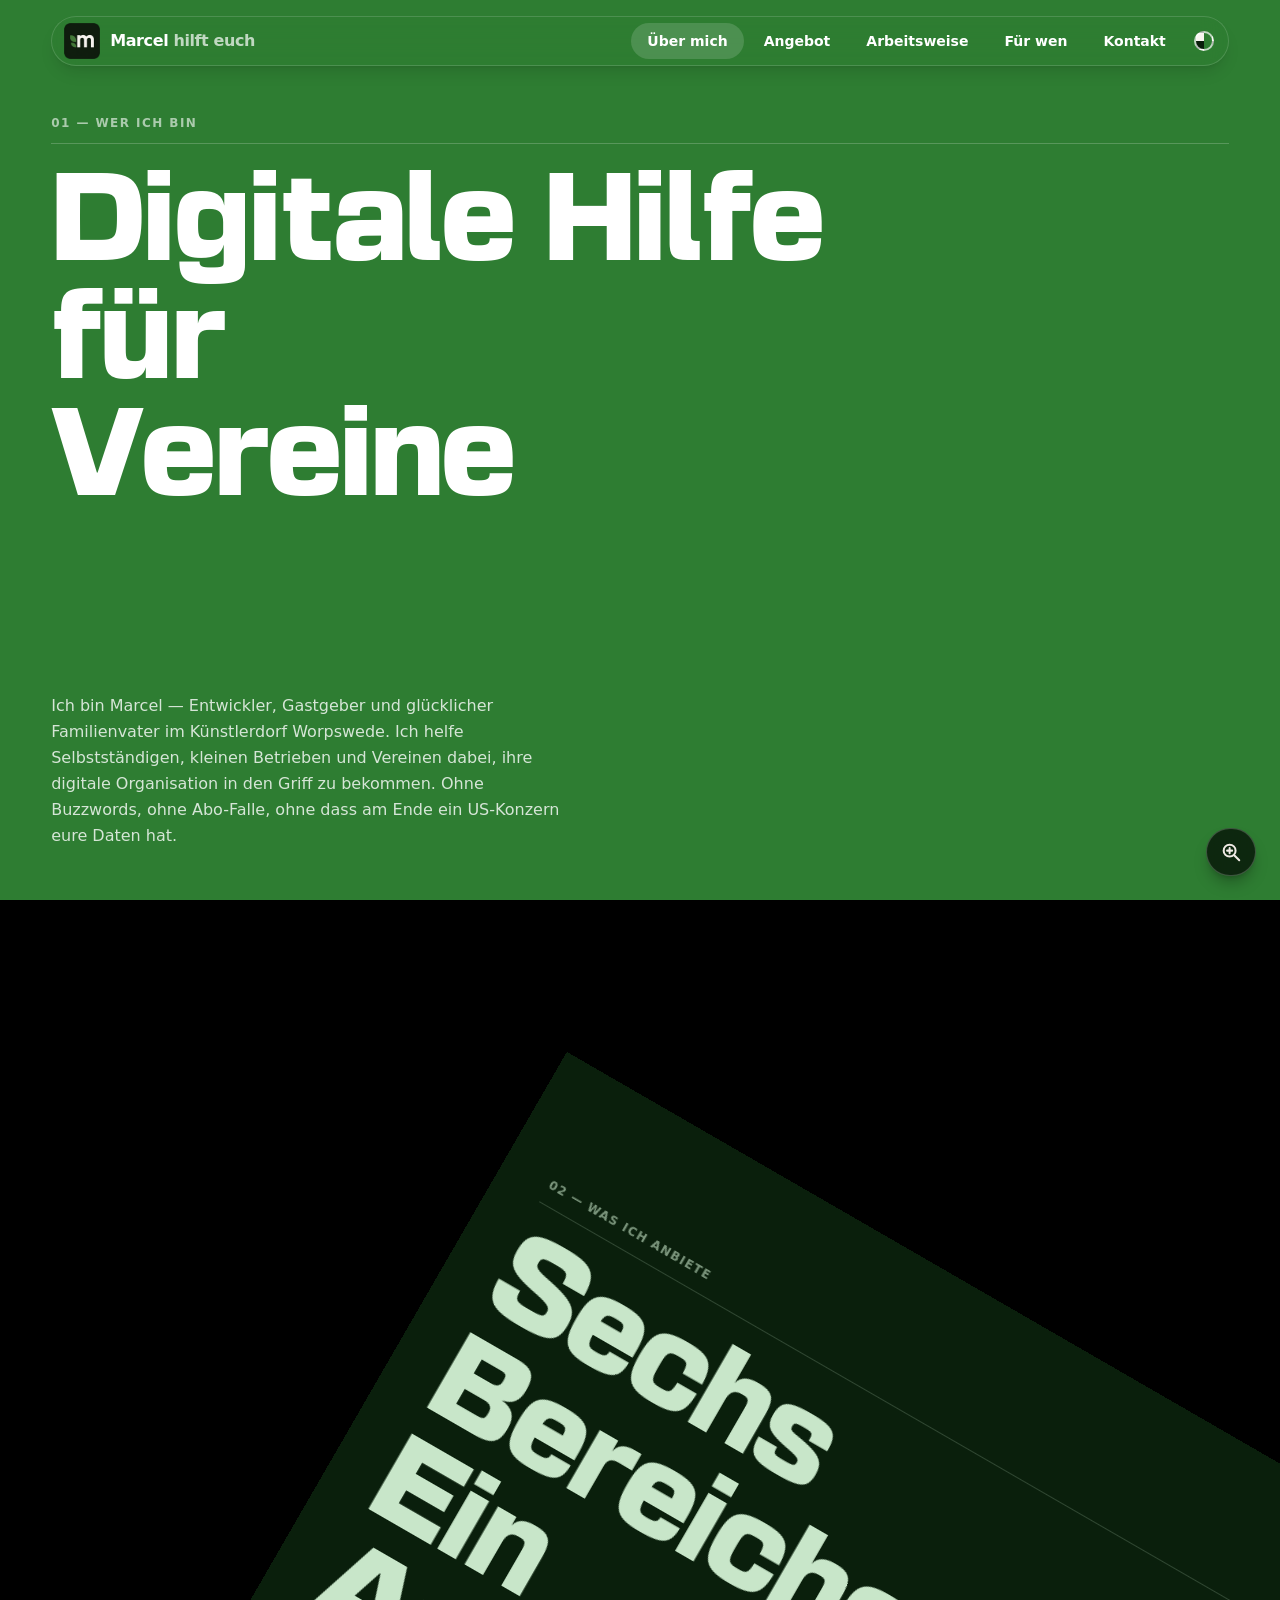
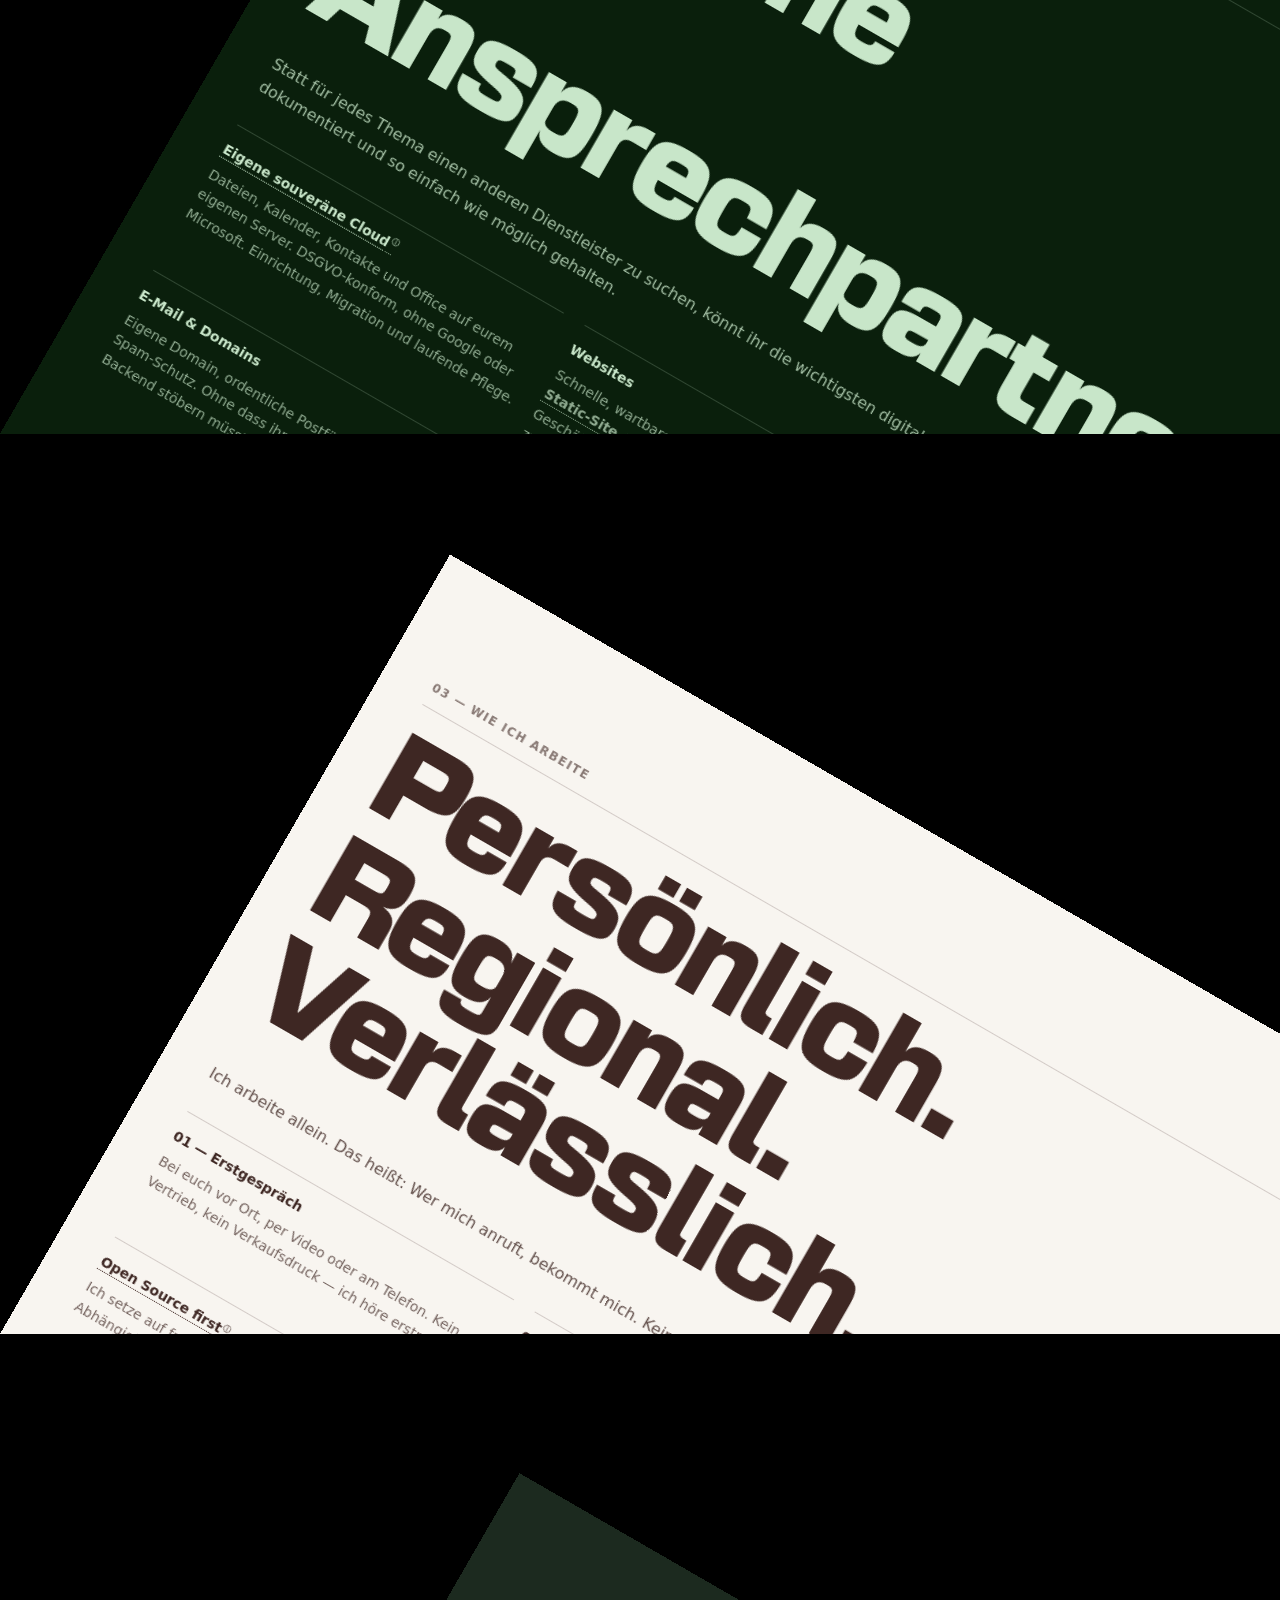
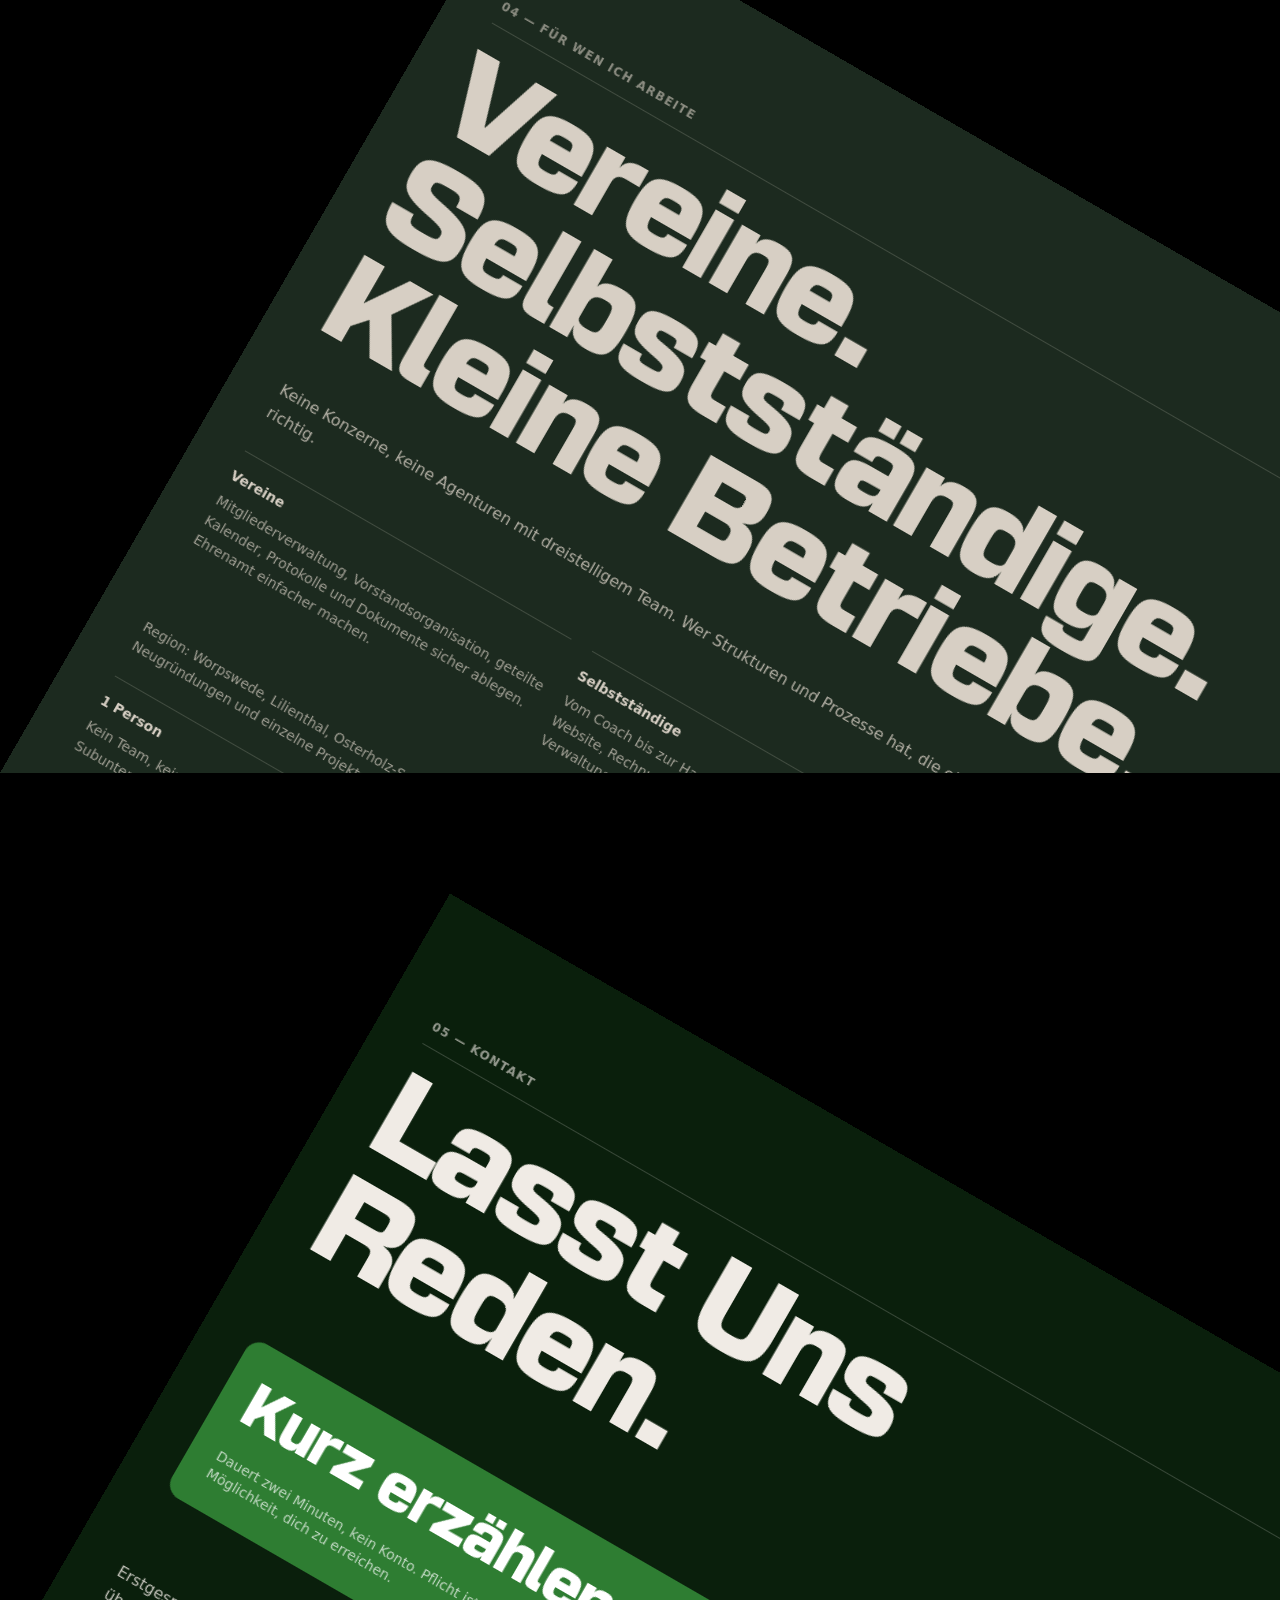
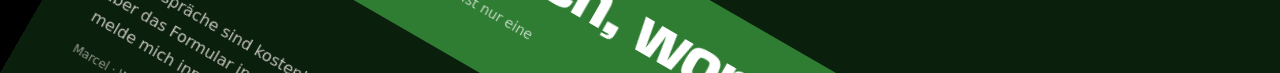
==== commit 010e0c43: "Deploy 2026-09-16 23:22 Gebaut aus portfolio@dc49142" ====
--- a/index.html
+++ b/index.html
@@ -31,8 +31,8 @@
       } catch (e) {}
     </script>
     <title>Marcel — Digitale Organisation für Selbstständige &amp; Vereine</title>
-    <script type="module" crossorigin src="./assets/index-CuASyuPu.js"></script>
-    <link rel="stylesheet" crossorigin href="./assets/index-CxFNAxjZ.css">
+    <script type="module" crossorigin src="./assets/index-C8kKye4N.js"></script>
+    <link rel="stylesheet" crossorigin href="./assets/index--YoMDbY_.css">
   </head>
   <body>
     <div id="root"></div>
--- a/assets/index--YoMDbY_.css
+++ b/assets/index--YoMDbY_.css
@@ -0,0 +1,2 @@
+/*! tailwindcss v4.3.0 | MIT License | https://tailwindcss.com */
+@layer properties{@supports (((-webkit-hyphens:none)) and (not (margin-trim:inline))) or ((-moz-orient:inline) and (not (color:rgb(from red r g b)))){*,:before,:after,::backdrop{--tw-translate-x:0;--tw-translate-y:0;--tw-translate-z:0;--tw-rotate-x:initial;--tw-rotate-y:initial;--tw-rotate-z:initial;--tw-skew-x:initial;--tw-skew-y:initial;--tw-border-style:solid;--tw-leading:initial;--tw-font-weight:initial;--tw-tracking:initial;--tw-ordinal:initial;--tw-slashed-zero:initial;--tw-numeric-figure:initial;--tw-numeric-spacing:initial;--tw-numeric-fraction:initial;--tw-shadow:0 0 #0000;--tw-shadow-color:initial;--tw-shadow-alpha:100%;--tw-inset-shadow:0 0 #0000;--tw-inset-shadow-color:initial;--tw-inset-shadow-alpha:100%;--tw-ring-color:initial;--tw-ring-shadow:0 0 #0000;--tw-inset-ring-color:initial;--tw-inset-ring-shadow:0 0 #0000;--tw-ring-inset:initial;--tw-ring-offset-width:0px;--tw-ring-offset-color:#fff;--tw-ring-offset-shadow:0 0 #0000;--tw-blur:initial;--tw-brightness:initial;--tw-contrast:initial;--tw-grayscale:initial;--tw-hue-rotate:initial;--tw-invert:initial;--tw-opacity:initial;--tw-saturate:initial;--tw-sepia:initial;--tw-drop-shadow:initial;--tw-drop-shadow-color:initial;--tw-drop-shadow-alpha:100%;--tw-drop-shadow-size:initial;--tw-backdrop-blur:initial;--tw-backdrop-brightness:initial;--tw-backdrop-contrast:initial;--tw-backdrop-grayscale:initial;--tw-backdrop-hue-rotate:initial;--tw-backdrop-invert:initial;--tw-backdrop-opacity:initial;--tw-backdrop-saturate:initial;--tw-backdrop-sepia:initial;--tw-duration:initial;--tw-ease:initial;--tw-scale-x:1;--tw-scale-y:1;--tw-scale-z:1;--tw-outline-style:solid;--tw-animation-delay:0s;--tw-animation-direction:normal;--tw-animation-duration:initial;--tw-animation-fill-mode:none;--tw-animation-iteration-count:1;--tw-enter-blur:0;--tw-enter-opacity:1;--tw-enter-rotate:0;--tw-enter-scale:1;--tw-enter-translate-x:0;--tw-enter-translate-y:0;--tw-exit-blur:0;--tw-exit-opacity:1;--tw-exit-rotate:0;--tw-exit-scale:1;--tw-exit-translate-x:0;--tw-exit-translate-y:0}}}@layer theme{:root,:host{--font-sans:ui-sans-serif, system-ui, sans-serif, "Apple Color Emoji", "Segoe UI Emoji", "Segoe UI Symbol", "Noto Color Emoji";--font-mono:ui-monospace, SFMono-Regular, Menlo, Monaco, Consolas, "Liberation Mono", "Courier New", monospace;--color-black:#000;--color-white:#fff;--spacing:.25rem;--text-xs:.75rem;--text-xs--line-height:calc(1 / .75);--text-sm:.875rem;--text-sm--line-height:calc(1.25 / .875);--text-base:1rem;--text-base--line-height:calc(1.5 / 1);--text-lg:1.125rem;--text-lg--line-height:calc(1.75 / 1.125);--text-2xl:1.5rem;--text-2xl--line-height:calc(2 / 1.5);--font-weight-semibold:600;--font-weight-bold:700;--font-weight-extrabold:800;--font-weight-black:900;--tracking-tight:-.025em;--leading-tight:1.25;--leading-snug:1.375;--leading-relaxed:1.625;--radius-sm:.25rem;--radius-md:.375rem;--radius-lg:.5rem;--radius-xl:.75rem;--radius-2xl:1rem;--radius-3xl:1.5rem;--ease-out:cubic-bezier(0, 0, .2, 1);--blur-md:12px;--default-transition-duration:.15s;--default-transition-timing-function:cubic-bezier(.4, 0, .2, 1);--default-font-family:var(--font-sans);--default-mono-font-family:var(--font-mono);--font-display:"Basement Grotesque", "Plus Jakarta Sans", ui-sans-serif, system-ui, sans-serif}}@layer base{*,:after,:before,::backdrop{box-sizing:border-box;border:0 solid;margin:0;padding:0}::file-selector-button{box-sizing:border-box;border:0 solid;margin:0;padding:0}html,:host{-webkit-text-size-adjust:100%;tab-size:4;line-height:1.5;font-family:var(--default-font-family,ui-sans-serif, system-ui, sans-serif, "Apple Color Emoji", "Segoe UI Emoji", "Segoe UI Symbol", "Noto Color Emoji");font-feature-settings:var(--default-font-feature-settings,normal);font-variation-settings:var(--default-font-variation-settings,normal);-webkit-tap-highlight-color:transparent}hr{height:0;color:inherit;border-top-width:1px}abbr:where([title]){-webkit-text-decoration:underline dotted;text-decoration:underline dotted}h1,h2,h3,h4,h5,h6{font-size:inherit;font-weight:inherit}a{color:inherit;-webkit-text-decoration:inherit;-webkit-text-decoration:inherit;-webkit-text-decoration:inherit;-webkit-text-decoration:inherit;text-decoration:inherit}b,strong{font-weight:bolder}code,kbd,samp,pre{font-family:var(--default-mono-font-family,ui-monospace, SFMono-Regular, Menlo, Monaco, Consolas, "Liberation Mono", "Courier New", monospace);font-feature-settings:var(--default-mono-font-feature-settings,normal);font-variation-settings:var(--default-mono-font-variation-settings,normal);font-size:1em}small{font-size:80%}sub,sup{vertical-align:baseline;font-size:75%;line-height:0;position:relative}sub{bottom:-.25em}sup{top:-.5em}table{text-indent:0;border-color:inherit;border-collapse:collapse}:-moz-focusring{outline:auto}progress{vertical-align:baseline}summary{display:list-item}ol,ul,menu{list-style:none}img,svg,video,canvas,audio,iframe,embed,object{vertical-align:middle;display:block}img,video{max-width:100%;height:auto}button,input,select,optgroup,textarea{font:inherit;font-feature-settings:inherit;font-variation-settings:inherit;letter-spacing:inherit;color:inherit;opacity:1;background-color:#0000;border-radius:0}::file-selector-button{font:inherit;font-feature-settings:inherit;font-variation-settings:inherit;letter-spacing:inherit;color:inherit;opacity:1;background-color:#0000;border-radius:0}:where(select:is([multiple],[size])) optgroup{font-weight:bolder}:where(select:is([multiple],[size])) optgroup option{padding-inline-start:20px}::file-selector-button{margin-inline-end:4px}::placeholder{opacity:1}@supports (not ((-webkit-appearance:-apple-pay-button))) or (contain-intrinsic-size:1px){::placeholder{color:currentColor}@supports (color:color-mix(in lab, red, red)){::placeholder{color:color-mix(in oklab, currentcolor 50%, transparent)}}}textarea{resize:vertical}::-webkit-search-decoration{-webkit-appearance:none}::-webkit-date-and-time-value{min-height:1lh;text-align:inherit}::-webkit-datetime-edit{display:inline-flex}::-webkit-datetime-edit-fields-wrapper{padding:0}::-webkit-datetime-edit{padding-block:0}::-webkit-datetime-edit-year-field{padding-block:0}::-webkit-datetime-edit-month-field{padding-block:0}::-webkit-datetime-edit-day-field{padding-block:0}::-webkit-datetime-edit-hour-field{padding-block:0}::-webkit-datetime-edit-minute-field{padding-block:0}::-webkit-datetime-edit-second-field{padding-block:0}::-webkit-datetime-edit-millisecond-field{padding-block:0}::-webkit-datetime-edit-meridiem-field{padding-block:0}::-webkit-calendar-picker-indicator{line-height:1}:-moz-ui-invalid{box-shadow:none}button,input:where([type=button],[type=reset],[type=submit]){appearance:button}::file-selector-button{appearance:button}::-webkit-inner-spin-button{height:auto}::-webkit-outer-spin-button{height:auto}[hidden]:where(:not([hidden=until-found])){display:none!important}}@layer components;@layer utilities{.pointer-events-auto{pointer-events:auto}.pointer-events-none{pointer-events:none}.invisible{visibility:hidden}.sr-only{clip-path:inset(50%);white-space:nowrap;border-width:0;width:1px;height:1px;margin:-1px;padding:0;position:absolute;overflow:hidden}.absolute{position:absolute}.fixed{position:fixed}.relative{position:relative}.inset-0{inset:calc(var(--spacing) * 0)}.inset-x-0{inset-inline:calc(var(--spacing) * 0)}.top-0{top:calc(var(--spacing) * 0)}.top-4{top:calc(var(--spacing) * 4)}.top-full{top:100%}.right-0{right:calc(var(--spacing) * 0)}.right-4{right:calc(var(--spacing) * 4)}.bottom-0{bottom:calc(var(--spacing) * 0)}.bottom-4{bottom:calc(var(--spacing) * 4)}.left-0{left:calc(var(--spacing) * 0)}.z-40{z-index:40}.z-50{z-index:50}.col-start-1{grid-column-start:1}.row-start-1{grid-row-start:1}.m-0{margin:calc(var(--spacing) * 0)}.mx-auto{margin-inline:auto}.mt-1{margin-top:calc(var(--spacing) * 1)}.mt-2{margin-top:calc(var(--spacing) * 2)}.mt-3{margin-top:calc(var(--spacing) * 3)}.mt-4{margin-top:calc(var(--spacing) * 4)}.mt-5{margin-top:calc(var(--spacing) * 5)}.mt-8{margin-top:calc(var(--spacing) * 8)}.mt-10{margin-top:calc(var(--spacing) * 10)}.mt-16{margin-top:calc(var(--spacing) * 16)}.mb-1{margin-bottom:calc(var(--spacing) * 1)}.mb-2{margin-bottom:calc(var(--spacing) * 2)}.mb-3{margin-bottom:calc(var(--spacing) * 3)}.mb-6{margin-bottom:calc(var(--spacing) * 6)}.mb-8{margin-bottom:calc(var(--spacing) * 8)}.ml-\[0\.05em\]{margin-left:.05em}.ml-\[0\.15em\]{margin-left:.15em}.ml-auto{margin-left:auto}.block{display:block}.flex{display:flex}.grid{display:grid}.hidden{display:none}.inline{display:inline}.inline-block{display:inline-block}.inline-flex{display:inline-flex}.size-4{width:calc(var(--spacing) * 4);height:calc(var(--spacing) * 4)}.size-5{width:calc(var(--spacing) * 5);height:calc(var(--spacing) * 5)}.size-6{width:calc(var(--spacing) * 6);height:calc(var(--spacing) * 6)}.h-0\.5{height:calc(var(--spacing) * .5)}.h-1{height:calc(var(--spacing) * 1)}.h-5{height:calc(var(--spacing) * 5)}.h-6{height:calc(var(--spacing) * 6)}.h-8{height:calc(var(--spacing) * 8)}.h-9{height:calc(var(--spacing) * 9)}.h-\[0\.8em\]{height:.8em}.h-\[48px\]{height:48px}.h-px{height:1px}.max-h-\[85vh\]{max-height:85vh}.max-h-\[calc\(100vh-6rem\)\]{max-height:calc(100vh - 6rem)}.min-h-4{min-height:calc(var(--spacing) * 4)}.min-h-10{min-height:calc(var(--spacing) * 10)}.min-h-12{min-height:calc(var(--spacing) * 12)}.min-h-14{min-height:calc(var(--spacing) * 14)}.min-h-\[4\.5rem\]{min-height:4.5rem}.min-h-screen{min-height:100vh}.w-4{width:calc(var(--spacing) * 4)}.w-7{width:calc(var(--spacing) * 7)}.w-8{width:calc(var(--spacing) * 8)}.w-9{width:calc(var(--spacing) * 9)}.w-10{width:calc(var(--spacing) * 10)}.w-12{width:calc(var(--spacing) * 12)}.w-\[0\.08em\]{width:.08em}.w-\[min\(24rem\,100\%\)\]{width:min(24rem,100%)}.w-full{width:100%}.max-w-\[50ch\]{max-width:50ch}.max-w-\[60rem\]{max-width:60rem}.min-w-0{min-width:calc(var(--spacing) * 0)}.min-w-\[48px\]{min-width:48px}.flex-1{flex:1}.shrink-0{flex-shrink:0}.grow{flex-grow:1}.-translate-y-\[2\.5px\]{--tw-translate-y:calc(2.5px * -1);translate:var(--tw-translate-x) var(--tw-translate-y)}.translate-y-0{--tw-translate-y:calc(var(--spacing) * 0);translate:var(--tw-translate-x) var(--tw-translate-y)}.translate-y-\[2\.5px\]{--tw-translate-y:2.5px;translate:var(--tw-translate-x) var(--tw-translate-y)}.translate-y-full{--tw-translate-y:100%;translate:var(--tw-translate-x) var(--tw-translate-y)}.-rotate-45{rotate:-45deg}.rotate-45{rotate:45deg}.transform{transform:var(--tw-rotate-x,) var(--tw-rotate-y,) var(--tw-rotate-z,) var(--tw-skew-x,) var(--tw-skew-y,)}.cursor-not-allowed{cursor:not-allowed}.cursor-pointer{cursor:pointer}.resize{resize:both}.appearance-none{appearance:none}.grid-cols-1{grid-template-columns:repeat(1,minmax(0,1fr))}.grid-cols-3{grid-template-columns:repeat(3,minmax(0,1fr))}.flex-col{flex-direction:column}.flex-wrap{flex-wrap:wrap}.items-baseline{align-items:baseline}.items-center{align-items:center}.justify-between{justify-content:space-between}.justify-center{justify-content:center}.gap-1{gap:calc(var(--spacing) * 1)}.gap-1\.5{gap:calc(var(--spacing) * 1.5)}.gap-2{gap:calc(var(--spacing) * 2)}.gap-2\.5{gap:calc(var(--spacing) * 2.5)}.gap-3{gap:calc(var(--spacing) * 3)}.gap-4{gap:calc(var(--spacing) * 4)}.gap-5{gap:calc(var(--spacing) * 5)}.gap-6{gap:calc(var(--spacing) * 6)}.gap-8{gap:calc(var(--spacing) * 8)}.gap-\[3px\]{gap:3px}.gap-x-8{column-gap:calc(var(--spacing) * 8)}.gap-y-2{row-gap:calc(var(--spacing) * 2)}.self-start{align-self:flex-start}.justify-self-start{justify-self:flex-start}.truncate{text-overflow:ellipsis;white-space:nowrap;overflow:hidden}.overflow-hidden{overflow:hidden}.overflow-x-hidden{overflow-x:hidden}.overflow-y-auto{overflow-y:auto}.rounded{border-radius:.25rem}.rounded-2xl{border-radius:var(--radius-2xl)}.rounded-3xl{border-radius:var(--radius-3xl)}.rounded-full{border-radius:3.40282e38px}.rounded-lg{border-radius:var(--radius-lg)}.rounded-md{border-radius:var(--radius-md)}.rounded-sm{border-radius:var(--radius-sm)}.rounded-xl{border-radius:var(--radius-xl)}.rounded-t-2xl{border-top-left-radius:var(--radius-2xl);border-top-right-radius:var(--radius-2xl)}.border{border-style:var(--tw-border-style);border-width:1px}.border-0{border-style:var(--tw-border-style);border-width:0}.border-2{border-style:var(--tw-border-style);border-width:2px}.border-t{border-top-style:var(--tw-border-style);border-top-width:1px}.border-\(--c-cream\),.border-\(--c-cream\)\/15{border-color:var(--c-cream)}@supports (color:color-mix(in lab, red, red)){.border-\(--c-cream\)\/15{border-color:color-mix(in oklab, var(--c-cream) 15%, transparent)}}.border-\(--c-cream\)\/20{border-color:var(--c-cream)}@supports (color:color-mix(in lab, red, red)){.border-\(--c-cream\)\/20{border-color:color-mix(in oklab, var(--c-cream) 20%, transparent)}}.border-\(--c-cream\)\/30{border-color:var(--c-cream)}@supports (color:color-mix(in lab, red, red)){.border-\(--c-cream\)\/30{border-color:color-mix(in oklab, var(--c-cream) 30%, transparent)}}.border-\(--c-deep\){border-color:var(--c-deep)}.border-\(--nav-text\)\/15{border-color:var(--nav-text)}@supports (color:color-mix(in lab, red, red)){.border-\(--nav-text\)\/15{border-color:color-mix(in oklab, var(--nav-text) 15%, transparent)}}.border-\(--nav-text\)\/70{border-color:var(--nav-text)}@supports (color:color-mix(in lab, red, red)){.border-\(--nav-text\)\/70{border-color:color-mix(in oklab, var(--nav-text) 70%, transparent)}}.border-current\/20{border-color:currentColor}@supports (color:color-mix(in lab, red, red)){.border-current\/20{border-color:color-mix(in oklab, currentcolor 20%, transparent)}}.border-current\/30{border-color:currentColor}@supports (color:color-mix(in lab, red, red)){.border-current\/30{border-color:color-mix(in oklab, currentcolor 30%, transparent)}}.border-current\/40{border-color:currentColor}@supports (color:color-mix(in lab, red, red)){.border-current\/40{border-color:color-mix(in oklab, currentcolor 40%, transparent)}}.border-current\/50{border-color:currentColor}@supports (color:color-mix(in lab, red, red)){.border-current\/50{border-color:color-mix(in oklab, currentcolor 50%, transparent)}}.border-transparent{border-color:#0000}.border-white\/20{border-color:#fff3}@supports (color:color-mix(in lab, red, red)){.border-white\/20{border-color:color-mix(in oklab, var(--color-white) 20%, transparent)}}.bg-\(--c-cream\),.bg-\(--c-cream\)\/10{background-color:var(--c-cream)}@supports (color:color-mix(in lab, red, red)){.bg-\(--c-cream\)\/10{background-color:color-mix(in oklab, var(--c-cream) 10%, transparent)}}.bg-\(--c-deep\),.bg-\(--c-deep\)\/90{background-color:var(--c-deep)}@supports (color:color-mix(in lab, red, red)){.bg-\(--c-deep\)\/90{background-color:color-mix(in oklab, var(--c-deep) 90%, transparent)}}.bg-\(--nav-bg\)\/85{background-color:var(--nav-bg)}@supports (color:color-mix(in lab, red, red)){.bg-\(--nav-bg\)\/85{background-color:color-mix(in oklab, var(--nav-bg) 85%, transparent)}}.bg-\(--nav-bg\)\/95{background-color:var(--nav-bg)}@supports (color:color-mix(in lab, red, red)){.bg-\(--nav-bg\)\/95{background-color:color-mix(in oklab, var(--nav-bg) 95%, transparent)}}.bg-black\/50{background-color:#00000080}@supports (color:color-mix(in lab, red, red)){.bg-black\/50{background-color:color-mix(in oklab, var(--color-black) 50%, transparent)}}.bg-current{background-color:currentColor}.bg-transparent{background-color:#0000}.p-0{padding:calc(var(--spacing) * 0)}.p-1\.5{padding:calc(var(--spacing) * 1.5)}.p-2{padding:calc(var(--spacing) * 2)}.p-3{padding:calc(var(--spacing) * 3)}.p-4{padding:calc(var(--spacing) * 4)}.p-5{padding:calc(var(--spacing) * 5)}.p-6{padding:calc(var(--spacing) * 6)}.px-3{padding-inline:calc(var(--spacing) * 3)}.px-4{padding-inline:calc(var(--spacing) * 4)}.px-5{padding-inline:calc(var(--spacing) * 5)}.px-6{padding-inline:calc(var(--spacing) * 6)}.px-\[4vw\]{padding-inline:4vw}.px-\[13px\]{padding-inline:13px}.py-1{padding-block:calc(var(--spacing) * 1)}.py-1\.5{padding-block:calc(var(--spacing) * 1.5)}.py-2{padding-block:calc(var(--spacing) * 2)}.py-3{padding-block:calc(var(--spacing) * 3)}.py-6{padding-block:calc(var(--spacing) * 6)}.pt-3{padding-top:calc(var(--spacing) * 3)}.pt-4{padding-top:calc(var(--spacing) * 4)}.pt-6{padding-top:calc(var(--spacing) * 6)}.pt-\[calc\(max\(2rem\,4vw\)_\+_4rem\)\]{padding-top:calc(max(2rem,4vw) + 4rem)}.pt-\[max\(2rem\,4vw\)\]{padding-top:max(2rem,4vw)}.pr-1\.5{padding-right:calc(var(--spacing) * 1.5)}.pr-2{padding-right:calc(var(--spacing) * 2)}.pr-3{padding-right:calc(var(--spacing) * 3)}.pr-10{padding-right:calc(var(--spacing) * 10)}.pb-\[4vw\]{padding-bottom:4vw}.pl-3{padding-left:calc(var(--spacing) * 3)}.pl-5{padding-left:calc(var(--spacing) * 5)}.text-center{text-align:center}.text-left{text-align:left}.text-right{text-align:right}.align-baseline{vertical-align:baseline}.align-super{vertical-align:super}.font-display{font-family:var(--font-display)}.font-mono{font-family:var(--font-mono)}.text-2xl{font-size:var(--text-2xl);line-height:var(--tw-leading,var(--text-2xl--line-height))}.text-base{font-size:var(--text-base);line-height:var(--tw-leading,var(--text-base--line-height))}.text-lg{font-size:var(--text-lg);line-height:var(--tw-leading,var(--text-lg--line-height))}.text-sm{font-size:var(--text-sm);line-height:var(--tw-leading,var(--text-sm--line-height))}.text-xs{font-size:var(--text-xs);line-height:var(--tw-leading,var(--text-xs--line-height))}.text-\[0\.6em\]{font-size:.6em}.text-\[10px\]{font-size:10px}.text-\[14px\]{font-size:14px}.text-\[clamp\(20px\,4\.5vw\,56px\)\]{font-size:clamp(20px,4.5vw,56px)}.text-\[clamp\(22px\,4vw\,40px\)\]{font-size:clamp(22px,4vw,40px)}.text-\[clamp\(24px\,5vw\,56px\)\]{font-size:clamp(24px,5vw,56px)}.text-\[clamp\(28px\,9vw\,112px\)\]{font-size:clamp(28px,9vw,112px)}.leading-\[1\.1\]{--tw-leading:1.1;line-height:1.1}.leading-\[1\.05\]{--tw-leading:1.05;line-height:1.05}.leading-\[inherit\]{--tw-leading:inherit;line-height:inherit}.leading-none{--tw-leading:1;line-height:1}.leading-relaxed{--tw-leading:var(--leading-relaxed);line-height:var(--leading-relaxed)}.leading-snug{--tw-leading:var(--leading-snug);line-height:var(--leading-snug)}.leading-tight{--tw-leading:var(--leading-tight);line-height:var(--leading-tight)}.font-black{--tw-font-weight:var(--font-weight-black);font-weight:var(--font-weight-black)}.font-bold{--tw-font-weight:var(--font-weight-bold);font-weight:var(--font-weight-bold)}.font-extrabold{--tw-font-weight:var(--font-weight-extrabold);font-weight:var(--font-weight-extrabold)}.font-semibold{--tw-font-weight:var(--font-weight-semibold);font-weight:var(--font-weight-semibold)}.tracking-\[0\.12em\]{--tw-tracking:.12em;letter-spacing:.12em}.tracking-tight{--tw-tracking:var(--tracking-tight);letter-spacing:var(--tracking-tight)}.whitespace-nowrap{white-space:nowrap}.text-\(--c-cream\){color:var(--c-cream)}.text-\(--c-deep\){color:var(--c-deep)}.text-\(--nav-text\){color:var(--nav-text)}.text-\[inherit\]{color:inherit}.uppercase{text-transform:uppercase}.tabular-nums{--tw-numeric-spacing:tabular-nums;font-variant-numeric:var(--tw-ordinal,) var(--tw-slashed-zero,) var(--tw-numeric-figure,) var(--tw-numeric-spacing,) var(--tw-numeric-fraction,)}.underline{text-decoration-line:underline}.decoration-dotted{text-decoration-style:dotted}.decoration-1{text-decoration-thickness:1px}.underline-offset-2{text-underline-offset:2px}.underline-offset-4{text-underline-offset:4px}.accent-\(--c-cream\){accent-color:var(--c-cream)}.opacity-0{opacity:0}.opacity-20{opacity:.2}.opacity-50{opacity:.5}.opacity-60{opacity:.6}.opacity-70{opacity:.7}.opacity-75{opacity:.75}.opacity-80{opacity:.8}.opacity-90{opacity:.9}.opacity-100{opacity:1}.shadow-2xl{--tw-shadow:0 25px 50px -12px var(--tw-shadow-color,#00000040);box-shadow:var(--tw-inset-shadow), var(--tw-inset-ring-shadow), var(--tw-ring-offset-shadow), var(--tw-ring-shadow), var(--tw-shadow)}.shadow-lg{--tw-shadow:0 10px 15px -3px var(--tw-shadow-color,#0000001a), 0 4px 6px -4px var(--tw-shadow-color,#0000001a);box-shadow:var(--tw-inset-shadow), var(--tw-inset-ring-shadow), var(--tw-ring-offset-shadow), var(--tw-ring-shadow), var(--tw-shadow)}.shadow-black\/10{--tw-shadow-color:#0000001a}@supports (color:color-mix(in lab, red, red)){.shadow-black\/10{--tw-shadow-color:color-mix(in oklab, color-mix(in oklab, var(--color-black) 10%, transparent) var(--tw-shadow-alpha), transparent)}}.shadow-black\/25{--tw-shadow-color:#00000040}@supports (color:color-mix(in lab, red, red)){.shadow-black\/25{--tw-shadow-color:color-mix(in oklab, color-mix(in oklab, var(--color-black) 25%, transparent) var(--tw-shadow-alpha), transparent)}}.shadow-black\/30{--tw-shadow-color:#0000004d}@supports (color:color-mix(in lab, red, red)){.shadow-black\/30{--tw-shadow-color:color-mix(in oklab, color-mix(in oklab, var(--color-black) 30%, transparent) var(--tw-shadow-alpha), transparent)}}.filter{filter:var(--tw-blur,) var(--tw-brightness,) var(--tw-contrast,) var(--tw-grayscale,) var(--tw-hue-rotate,) var(--tw-invert,) var(--tw-saturate,) var(--tw-sepia,) var(--tw-drop-shadow,)}.backdrop-blur-md{--tw-backdrop-blur:blur(var(--blur-md));-webkit-backdrop-filter:var(--tw-backdrop-blur,) var(--tw-backdrop-brightness,) var(--tw-backdrop-contrast,) var(--tw-backdrop-grayscale,) var(--tw-backdrop-hue-rotate,) var(--tw-backdrop-invert,) var(--tw-backdrop-opacity,) var(--tw-backdrop-saturate,) var(--tw-backdrop-sepia,);backdrop-filter:var(--tw-backdrop-blur,) var(--tw-backdrop-brightness,) var(--tw-backdrop-contrast,) var(--tw-backdrop-grayscale,) var(--tw-backdrop-hue-rotate,) var(--tw-backdrop-invert,) var(--tw-backdrop-opacity,) var(--tw-backdrop-saturate,) var(--tw-backdrop-sepia,)}.transition{transition-property:color,background-color,border-color,outline-color,text-decoration-color,fill,stroke,--tw-gradient-from,--tw-gradient-via,--tw-gradient-to,opacity,box-shadow,transform,translate,scale,rotate,filter,-webkit-backdrop-filter,backdrop-filter,display,content-visibility,overlay,pointer-events;transition-timing-function:var(--tw-ease,var(--default-transition-timing-function));transition-duration:var(--tw-duration,var(--default-transition-duration))}.transition-\[background-color\,color\]{transition-property:background-color,color;transition-timing-function:var(--tw-ease,var(--default-transition-timing-function));transition-duration:var(--tw-duration,var(--default-transition-duration))}.transition-colors{transition-property:color,background-color,border-color,outline-color,text-decoration-color,fill,stroke,--tw-gradient-from,--tw-gradient-via,--tw-gradient-to;transition-timing-function:var(--tw-ease,var(--default-transition-timing-function));transition-duration:var(--tw-duration,var(--default-transition-duration))}.transition-opacity{transition-property:opacity;transition-timing-function:var(--tw-ease,var(--default-transition-timing-function));transition-duration:var(--tw-duration,var(--default-transition-duration))}.transition-transform{transition-property:transform,translate,scale,rotate;transition-timing-function:var(--tw-ease,var(--default-transition-timing-function));transition-duration:var(--tw-duration,var(--default-transition-duration))}.duration-300{--tw-duration:.3s;transition-duration:.3s}.duration-500{--tw-duration:.5s;transition-duration:.5s}.ease-out{--tw-ease:var(--ease-out);transition-timing-function:var(--ease-out)}.will-change-transform{will-change:transform}.outline-none{--tw-outline-style:none;outline-style:none}.select-none{-webkit-user-select:none;user-select:none}.\[--nav-bg\:var\(--c-primary\)\]{--nav-bg:var(--c-primary)}.\[--nav-text\:var\(--c-on-primary\)\]{--nav-text:var(--c-on-primary)}.running{animation-play-state:running}.placeholder\:opacity-50::placeholder{opacity:.5}@media (hover:hover){.hover\:scale-105:hover{--tw-scale-x:105%;--tw-scale-y:105%;--tw-scale-z:105%;scale:var(--tw-scale-x) var(--tw-scale-y)}.hover\:border-current:hover,.hover\:border-current\/70:hover{border-color:currentColor}@supports (color:color-mix(in lab, red, red)){.hover\:border-current\/70:hover{border-color:color-mix(in oklab, currentcolor 70%, transparent)}}.hover\:bg-\(--c-cream\)\/10:hover{background-color:var(--c-cream)}@supports (color:color-mix(in lab, red, red)){.hover\:bg-\(--c-cream\)\/10:hover{background-color:color-mix(in oklab, var(--c-cream) 10%, transparent)}}.hover\:bg-\(--nav-text\)\/10:hover{background-color:var(--nav-text)}@supports (color:color-mix(in lab, red, red)){.hover\:bg-\(--nav-text\)\/10:hover{background-color:color-mix(in oklab, var(--nav-text) 10%, transparent)}}.hover\:bg-current\/15:hover{background-color:currentColor}@supports (color:color-mix(in lab, red, red)){.hover\:bg-current\/15:hover{background-color:color-mix(in oklab, currentcolor 15%, transparent)}}.hover\:decoration-solid:hover{text-decoration-style:solid}.hover\:opacity-70:hover{opacity:.7}.hover\:opacity-85:hover{opacity:.85}.hover\:opacity-100:hover{opacity:1}}.focus\:border-current:focus{border-color:currentColor}.focus\:outline-2:focus{outline-style:var(--tw-outline-style);outline-width:2px}.focus\:outline-offset-2:focus{outline-offset:2px}.focus\:outline-current:focus{outline-color:currentColor}.focus\:outline-none:focus{--tw-outline-style:none;outline-style:none}.focus-visible\:rounded-sm:focus-visible{border-radius:var(--radius-sm)}.focus-visible\:underline:focus-visible{text-decoration-line:underline}.focus-visible\:underline-offset-8:focus-visible{text-underline-offset:8px}.focus-visible\:opacity-100:focus-visible{opacity:1}.focus-visible\:ring-2:focus-visible{--tw-ring-shadow:var(--tw-ring-inset,) 0 0 0 calc(2px + var(--tw-ring-offset-width)) var(--tw-ring-color,currentcolor);box-shadow:var(--tw-inset-shadow), var(--tw-inset-ring-shadow), var(--tw-ring-offset-shadow), var(--tw-ring-shadow), var(--tw-shadow)}.focus-visible\:ring-\(--c-cream\):focus-visible{--tw-ring-color:var(--c-cream)}.focus-visible\:ring-\(--c-tint\):focus-visible{--tw-ring-color:var(--c-tint)}.focus-visible\:ring-\(--nav-text\):focus-visible{--tw-ring-color:var(--nav-text)}.focus-visible\:ring-current:focus-visible{--tw-ring-color:currentcolor}.focus-visible\:ring-offset-2:focus-visible{--tw-ring-offset-width:2px;--tw-ring-offset-shadow:var(--tw-ring-inset,) 0 0 0 var(--tw-ring-offset-width) var(--tw-ring-offset-color)}.focus-visible\:ring-offset-\(--c-deep\):focus-visible{--tw-ring-offset-color:var(--c-deep)}.focus-visible\:outline-2:focus-visible{outline-style:var(--tw-outline-style);outline-width:2px}.focus-visible\:outline-offset-2:focus-visible{outline-offset:2px}.focus-visible\:outline-current:focus-visible{outline-color:currentColor}.disabled\:cursor-default:disabled{cursor:default}.disabled\:cursor-wait:disabled{cursor:wait}.disabled\:opacity-40:disabled{opacity:.4}.disabled\:opacity-60:disabled{opacity:.6}@media (hover:hover){.disabled\:hover\:bg-transparent:disabled:hover{background-color:#0000}}.has-focus-visible\:ring-2:has(:focus-visible){--tw-ring-shadow:var(--tw-ring-inset,) 0 0 0 calc(2px + var(--tw-ring-offset-width)) var(--tw-ring-color,currentcolor);box-shadow:var(--tw-inset-shadow), var(--tw-inset-ring-shadow), var(--tw-ring-offset-shadow), var(--tw-ring-shadow), var(--tw-shadow)}.has-focus-visible\:ring-\(--c-cream\):has(:focus-visible){--tw-ring-color:var(--c-cream)}.has-focus-visible\:outline-2:has(:focus-visible){outline-style:var(--tw-outline-style);outline-width:2px}.has-focus-visible\:outline-offset-2:has(:focus-visible){outline-offset:2px}.has-focus-visible\:outline-current:has(:focus-visible){outline-color:currentColor}.aria-pressed\:border-\(--c-cream\)\/60[aria-pressed=true]{border-color:var(--c-cream)}@supports (color:color-mix(in lab, red, red)){.aria-pressed\:border-\(--c-cream\)\/60[aria-pressed=true]{border-color:color-mix(in oklab, var(--c-cream) 60%, transparent)}}.aria-pressed\:bg-\(--c-cream\)\/10[aria-pressed=true]{background-color:var(--c-cream)}@supports (color:color-mix(in lab, red, red)){.aria-pressed\:bg-\(--c-cream\)\/10[aria-pressed=true]{background-color:color-mix(in oklab, var(--c-cream) 10%, transparent)}}.aria-\[current\=location\]\:bg-\(--nav-text\)\/15[aria-current=location]{background-color:var(--nav-text)}@supports (color:color-mix(in lab, red, red)){.aria-\[current\=location\]\:bg-\(--nav-text\)\/15[aria-current=location]{background-color:color-mix(in oklab, var(--nav-text) 15%, transparent)}}@media (prefers-reduced-motion:no-preference){.motion-safe\:animate-in{animation:enter var(--tw-animation-duration,var(--tw-duration,.15s))var(--tw-ease,ease)var(--tw-animation-delay,0s)var(--tw-animation-iteration-count,1)var(--tw-animation-direction,normal)var(--tw-animation-fill-mode,none)}.motion-safe\:duration-150{--tw-duration:.15s;transition-duration:.15s}.motion-safe\:fade-in{--tw-enter-opacity:0}@media (hover:hover){.motion-safe\:group-hover\:translate-x-\[0\.25em\]:is(:where(.group):hover *){--tw-translate-x:.25em;translate:var(--tw-translate-x) var(--tw-translate-y)}}.motion-safe\:group-focus-visible\:translate-x-\[0\.25em\]:is(:where(.group):focus-visible *){--tw-translate-x:.25em;translate:var(--tw-translate-x) var(--tw-translate-y)}}@media (prefers-reduced-motion:reduce){.motion-reduce\:transition-none{transition-property:none}}@media not all and (width>=379px){.max-\[379px\]\:sr-only{clip-path:inset(50%);white-space:nowrap;border-width:0;width:1px;height:1px;margin:-1px;padding:0;position:absolute;overflow:hidden}}@media not all and (width>=325px){.max-\[325px\]\:hidden{display:none}}@media (width>=40rem){.sm\:top-0{top:calc(var(--spacing) * 0)}.sm\:right-0{right:calc(var(--spacing) * 0)}.sm\:right-6{right:calc(var(--spacing) * 6)}.sm\:bottom-0{bottom:calc(var(--spacing) * 0)}.sm\:bottom-6{bottom:calc(var(--spacing) * 6)}.sm\:left-auto{left:auto}.sm\:hidden{display:none}.sm\:max-h-none{max-height:none}.sm\:w-\[min\(440px\,92vw\)\]{width:min(440px,92vw)}.sm\:translate-x-0{--tw-translate-x:calc(var(--spacing) * 0);translate:var(--tw-translate-x) var(--tw-translate-y)}.sm\:translate-x-full{--tw-translate-x:100%;translate:var(--tw-translate-x) var(--tw-translate-y)}.sm\:translate-y-0{--tw-translate-y:calc(var(--spacing) * 0);translate:var(--tw-translate-x) var(--tw-translate-y)}.sm\:grid-cols-2{grid-template-columns:repeat(2,minmax(0,1fr))}.sm\:grid-cols-3{grid-template-columns:repeat(3,minmax(0,1fr))}.sm\:flex-row{flex-direction:row}.sm\:gap-8{gap:calc(var(--spacing) * 8)}.sm\:rounded-none{border-radius:0}.sm\:p-8{padding:calc(var(--spacing) * 8)}.sm\:px-7{padding-inline:calc(var(--spacing) * 7)}.sm\:py-7{padding-block:calc(var(--spacing) * 7)}.sm\:pt-4{padding-top:calc(var(--spacing) * 4)}}@media (width>=64rem){.lg\:flex{display:flex}.lg\:hidden{display:none}}@media not all and (width>=469px){html[data-text-size="125"] .text-125\:max-\[469px\]\:sr-only{clip-path:inset(50%);white-space:nowrap;border-width:0;width:1px;height:1px;margin:-1px;padding:0;position:absolute;overflow:hidden}}@media not all and (width>=407px){html[data-text-size="125"] .text-125\:max-\[407px\]\:hidden{display:none}}@media (width>=64rem){html[data-text-size="125"] .text-125\:lg\:flex{display:flex}html[data-text-size="125"] .text-125\:lg\:hidden{display:none}}@media (width>=65rem){html[data-text-size="125"] .text-125\:min-\[65rem\]\:flex{display:flex}html[data-text-size="125"] .text-125\:min-\[65rem\]\:hidden{display:none}}@media not all and (width>=561px){html[data-text-size="150"] .text-150\:max-\[561px\]\:sr-only{clip-path:inset(50%);white-space:nowrap;border-width:0;width:1px;height:1px;margin:-1px;padding:0;position:absolute;overflow:hidden}}@media not all and (width>=487px){html[data-text-size="150"] .text-150\:max-\[487px\]\:hidden{display:none}}@media not all and (width>=373px){html[data-text-size="150"] .text-150\:max-\[373px\]\:hidden{display:none}}@media (width>=64rem){html[data-text-size="150"] .text-150\:lg\:flex{display:flex}html[data-text-size="150"] .text-150\:lg\:hidden{display:none}}@media (width>=77rem){html[data-text-size="150"] .text-150\:min-\[77rem\]\:flex{display:flex}html[data-text-size="150"] .text-150\:min-\[77rem\]\:hidden{display:none}}}@property --tw-animation-delay{syntax:"*";inherits:false;initial-value:0s}@property --tw-animation-direction{syntax:"*";inherits:false;initial-value:normal}@property --tw-animation-duration{syntax:"*";inherits:false}@property --tw-animation-fill-mode{syntax:"*";inherits:false;initial-value:none}@property --tw-animation-iteration-count{syntax:"*";inherits:false;initial-value:1}@property --tw-enter-blur{syntax:"*";inherits:false;initial-value:0}@property --tw-enter-opacity{syntax:"*";inherits:false;initial-value:1}@property --tw-enter-rotate{syntax:"*";inherits:false;initial-value:0}@property --tw-enter-scale{syntax:"*";inherits:false;initial-value:1}@property --tw-enter-translate-x{syntax:"*";inherits:false;initial-value:0}@property --tw-enter-translate-y{syntax:"*";inherits:false;initial-value:0}@property --tw-exit-blur{syntax:"*";inherits:false;initial-value:0}@property --tw-exit-opacity{syntax:"*";inherits:false;initial-value:1}@property --tw-exit-rotate{syntax:"*";inherits:false;initial-value:0}@property --tw-exit-scale{syntax:"*";inherits:false;initial-value:1}@property --tw-exit-translate-x{syntax:"*";inherits:false;initial-value:0}@property --tw-exit-translate-y{syntax:"*";inherits:false;initial-value:0}@font-face{font-family:Basement Grotesque;src:url(./BasementGrotesque-Black_v1.202-Iqjs-g_B.woff2)format("woff2");font-weight:900;font-style:normal;font-display:swap}@font-face{font-family:Plus Jakarta Sans;src:url(./PlusJakartaSans-400-Dhut76fR.woff2)format("woff2");font-weight:400;font-style:normal;font-display:swap}@font-face{font-family:Plus Jakarta Sans;src:url(./PlusJakartaSans-600-DLTa1BUW.woff2)format("woff2");font-weight:600;font-style:normal;font-display:swap}@font-face{font-family:Plus Jakarta Sans;src:url(./PlusJakartaSans-700-CfpNZvy6.woff2)format("woff2");font-weight:700;font-style:normal;font-display:swap}@font-face{font-family:Plus Jakarta Sans;src:url(./PlusJakartaSans-800-CusIZhrK.woff2)format("woff2");font-weight:800;font-style:normal;font-display:swap}:root{--font-sans:"Plus Jakarta Sans", ui-sans-serif, system-ui, sans-serif;--c-primary:#2e7d32;--c-on-primary:#fff;--c-primary-accent:#c8e6c9;--c-deep:#0a1f0c;--c-dark:#1c2a1f;--c-light:#f8f5f0;--c-on-light:#3e2723;--c-cream:#f0ebe5;--c-tint:#c8e6c9;--c-sand:#d7cfc4;--c-accent:#81c784}html,body,#root{font-family:var(--font-sans);background:#000;margin:0;padding:0}.regler{appearance:none;cursor:pointer;background:0 0;height:44px}.regler::-webkit-slider-runnable-track{background:currentColor;border-radius:3px;height:6px}@supports (color:color-mix(in lab, red, red)){.regler::-webkit-slider-runnable-track{background:color-mix(in srgb, currentColor 30%, transparent)}}.regler::-moz-range-track{background:currentColor;border-radius:3px;height:6px}@supports (color:color-mix(in lab, red, red)){.regler::-moz-range-track{background:color-mix(in srgb, currentColor 30%, transparent)}}.regler::-webkit-slider-thumb{appearance:none;border:3px solid var(--c-deep);background:currentColor;border-radius:50%;width:28px;height:28px;margin-top:-11px}.regler::-moz-range-thumb{border:3px solid var(--c-deep);background:currentColor;border-radius:50%;width:22px;height:22px}.regler:focus-visible{outline-offset:2px;border-radius:4px;outline:2px solid}@property --tw-translate-x{syntax:"*";inherits:false;initial-value:0}@property --tw-translate-y{syntax:"*";inherits:false;initial-value:0}@property --tw-translate-z{syntax:"*";inherits:false;initial-value:0}@property --tw-rotate-x{syntax:"*";inherits:false}@property --tw-rotate-y{syntax:"*";inherits:false}@property --tw-rotate-z{syntax:"*";inherits:false}@property --tw-skew-x{syntax:"*";inherits:false}@property --tw-skew-y{syntax:"*";inherits:false}@property --tw-border-style{syntax:"*";inherits:false;initial-value:solid}@property --tw-leading{syntax:"*";inherits:false}@property --tw-font-weight{syntax:"*";inherits:false}@property --tw-tracking{syntax:"*";inherits:false}@property --tw-ordinal{syntax:"*";inherits:false}@property --tw-slashed-zero{syntax:"*";inherits:false}@property --tw-numeric-figure{syntax:"*";inherits:false}@property --tw-numeric-spacing{syntax:"*";inherits:false}@property --tw-numeric-fraction{syntax:"*";inherits:false}@property --tw-shadow{syntax:"*";inherits:false;initial-value:0 0 #0000}@property --tw-shadow-color{syntax:"*";inherits:false}@property --tw-shadow-alpha{syntax:"<percentage>";inherits:false;initial-value:100%}@property --tw-inset-shadow{syntax:"*";inherits:false;initial-value:0 0 #0000}@property --tw-inset-shadow-color{syntax:"*";inherits:false}@property --tw-inset-shadow-alpha{syntax:"<percentage>";inherits:false;initial-value:100%}@property --tw-ring-color{syntax:"*";inherits:false}@property --tw-ring-shadow{syntax:"*";inherits:false;initial-value:0 0 #0000}@property --tw-inset-ring-color{syntax:"*";inherits:false}@property --tw-inset-ring-shadow{syntax:"*";inherits:false;initial-value:0 0 #0000}@property --tw-ring-inset{syntax:"*";inherits:false}@property --tw-ring-offset-width{syntax:"<length>";inherits:false;initial-value:0}@property --tw-ring-offset-color{syntax:"*";inherits:false;initial-value:#fff}@property --tw-ring-offset-shadow{syntax:"*";inherits:false;initial-value:0 0 #0000}@property --tw-blur{syntax:"*";inherits:false}@property --tw-brightness{syntax:"*";inherits:false}@property --tw-contrast{syntax:"*";inherits:false}@property --tw-grayscale{syntax:"*";inherits:false}@property --tw-hue-rotate{syntax:"*";inherits:false}@property --tw-invert{syntax:"*";inherits:false}@property --tw-opacity{syntax:"*";inherits:false}@property --tw-saturate{syntax:"*";inherits:false}@property --tw-sepia{syntax:"*";inherits:false}@property --tw-drop-shadow{syntax:"*";inherits:false}@property --tw-drop-shadow-color{syntax:"*";inherits:false}@property --tw-drop-shadow-alpha{syntax:"<percentage>";inherits:false;initial-value:100%}@property --tw-drop-shadow-size{syntax:"*";inherits:false}@property --tw-backdrop-blur{syntax:"*";inherits:false}@property --tw-backdrop-brightness{syntax:"*";inherits:false}@property --tw-backdrop-contrast{syntax:"*";inherits:false}@property --tw-backdrop-grayscale{syntax:"*";inherits:false}@property --tw-backdrop-hue-rotate{syntax:"*";inherits:false}@property --tw-backdrop-invert{syntax:"*";inherits:false}@property --tw-backdrop-opacity{syntax:"*";inherits:false}@property --tw-backdrop-saturate{syntax:"*";inherits:false}@property --tw-backdrop-sepia{syntax:"*";inherits:false}@property --tw-duration{syntax:"*";inherits:false}@property --tw-ease{syntax:"*";inherits:false}@property --tw-scale-x{syntax:"*";inherits:false;initial-value:1}@property --tw-scale-y{syntax:"*";inherits:false;initial-value:1}@property --tw-scale-z{syntax:"*";inherits:false;initial-value:1}@property --tw-outline-style{syntax:"*";inherits:false;initial-value:solid}@keyframes enter{0%{opacity:var(--tw-enter-opacity,1);transform:translate3d(var(--tw-enter-translate-x,0),var(--tw-enter-translate-y,0),0)scale3d(var(--tw-enter-scale,1),var(--tw-enter-scale,1),var(--tw-enter-scale,1))rotate(var(--tw-enter-rotate,0));filter:blur(var(--tw-enter-blur,0))}}
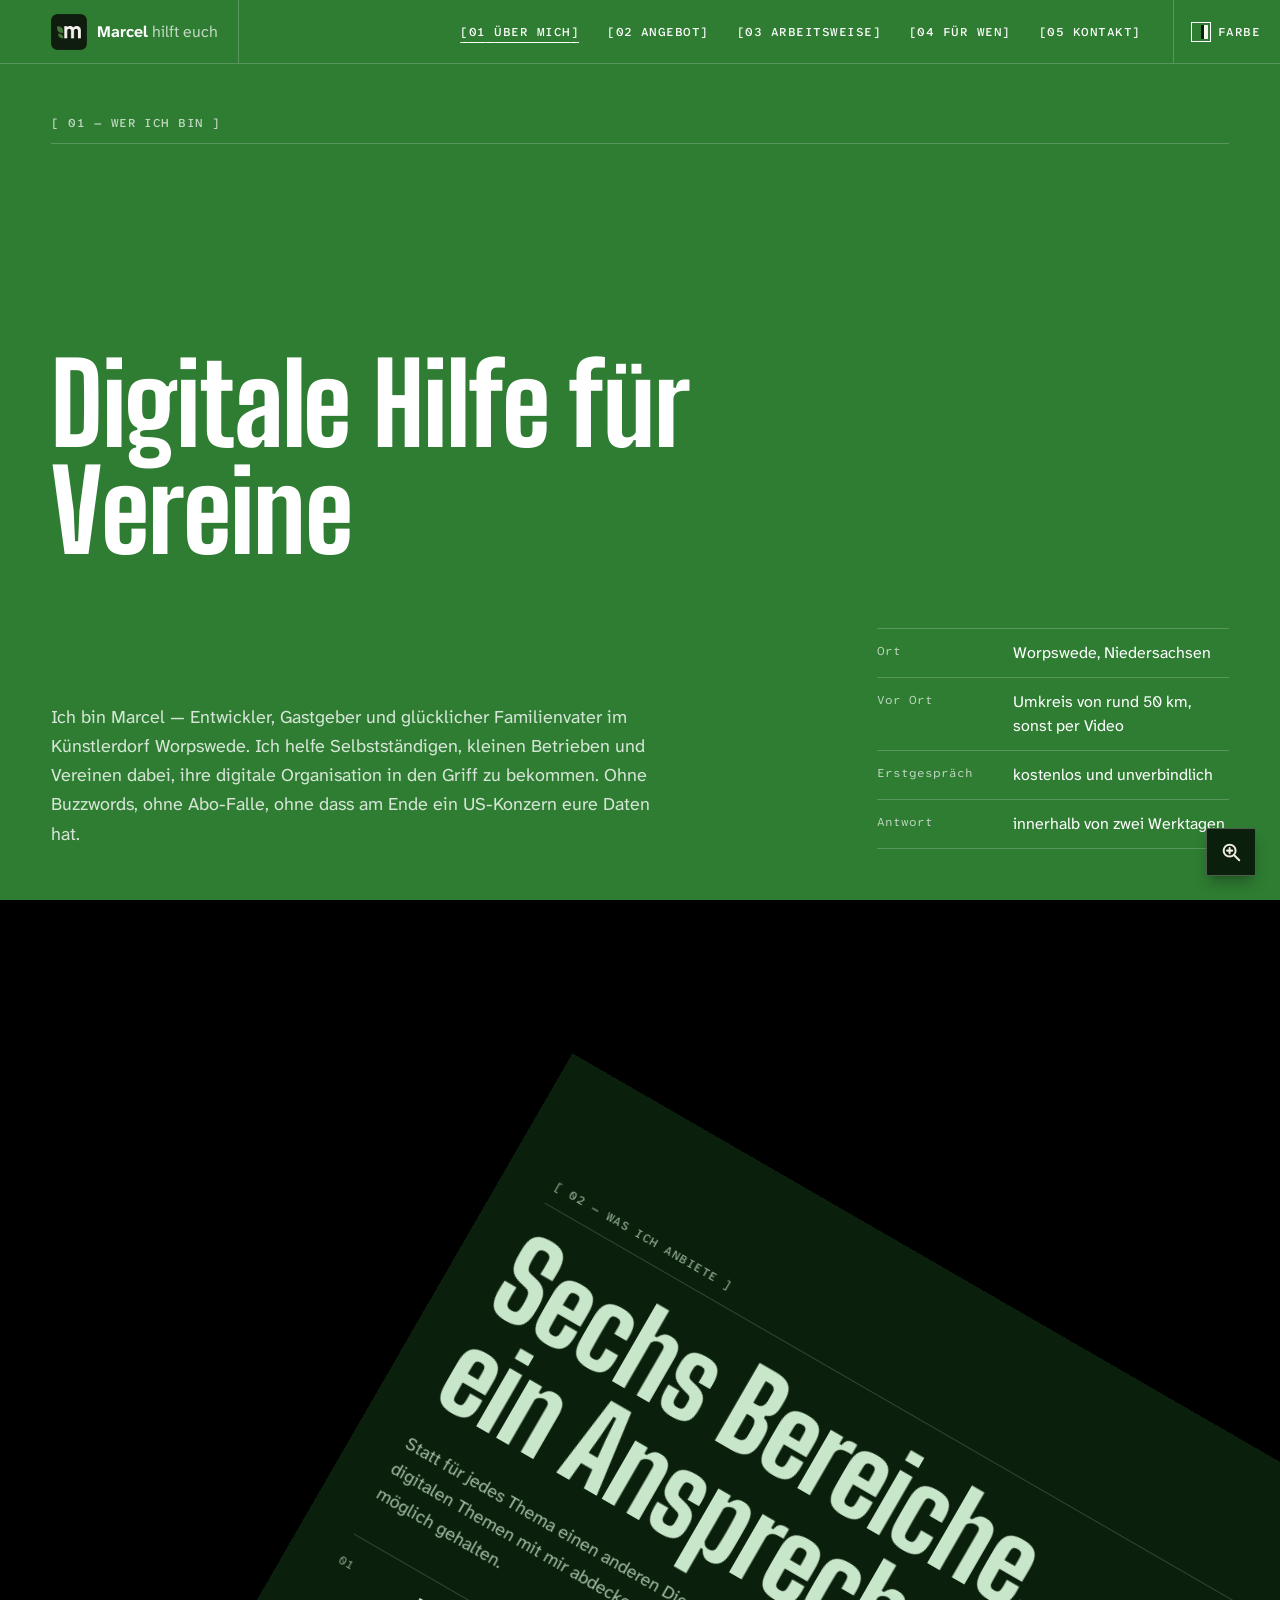
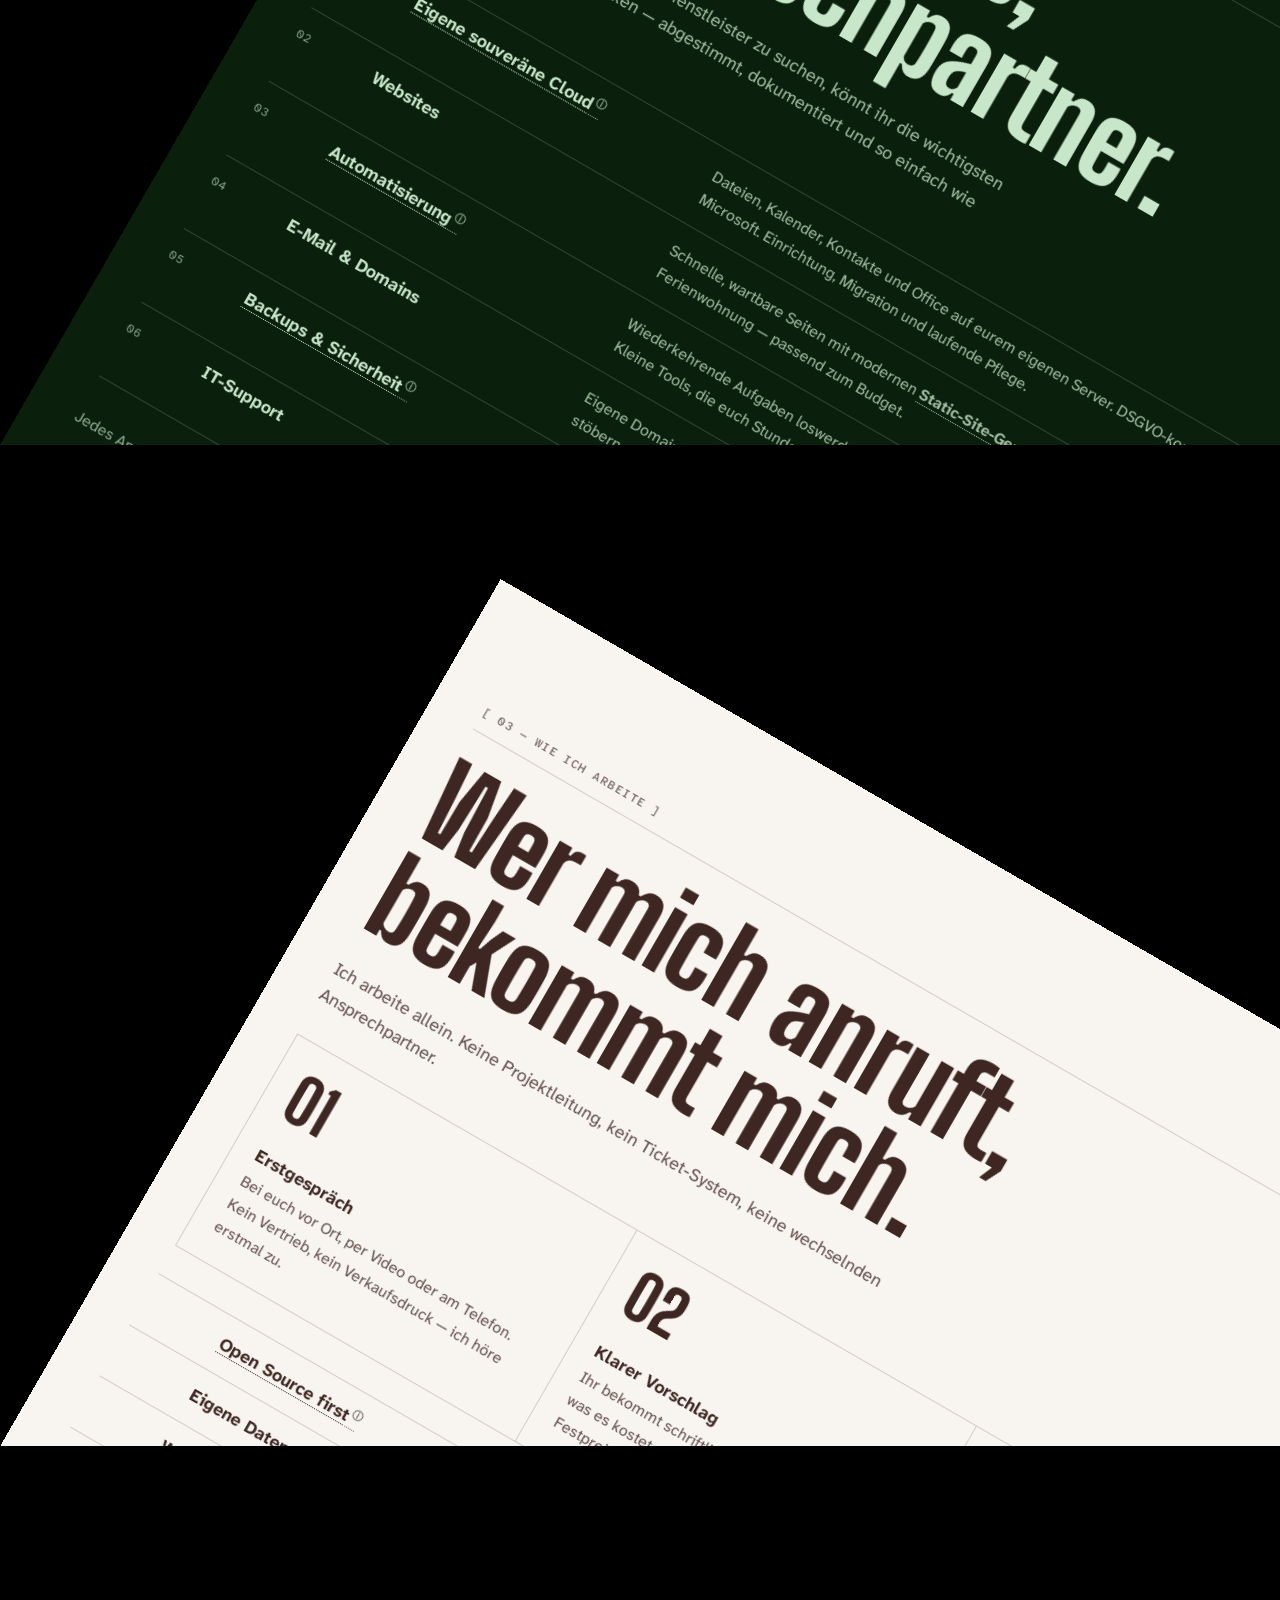
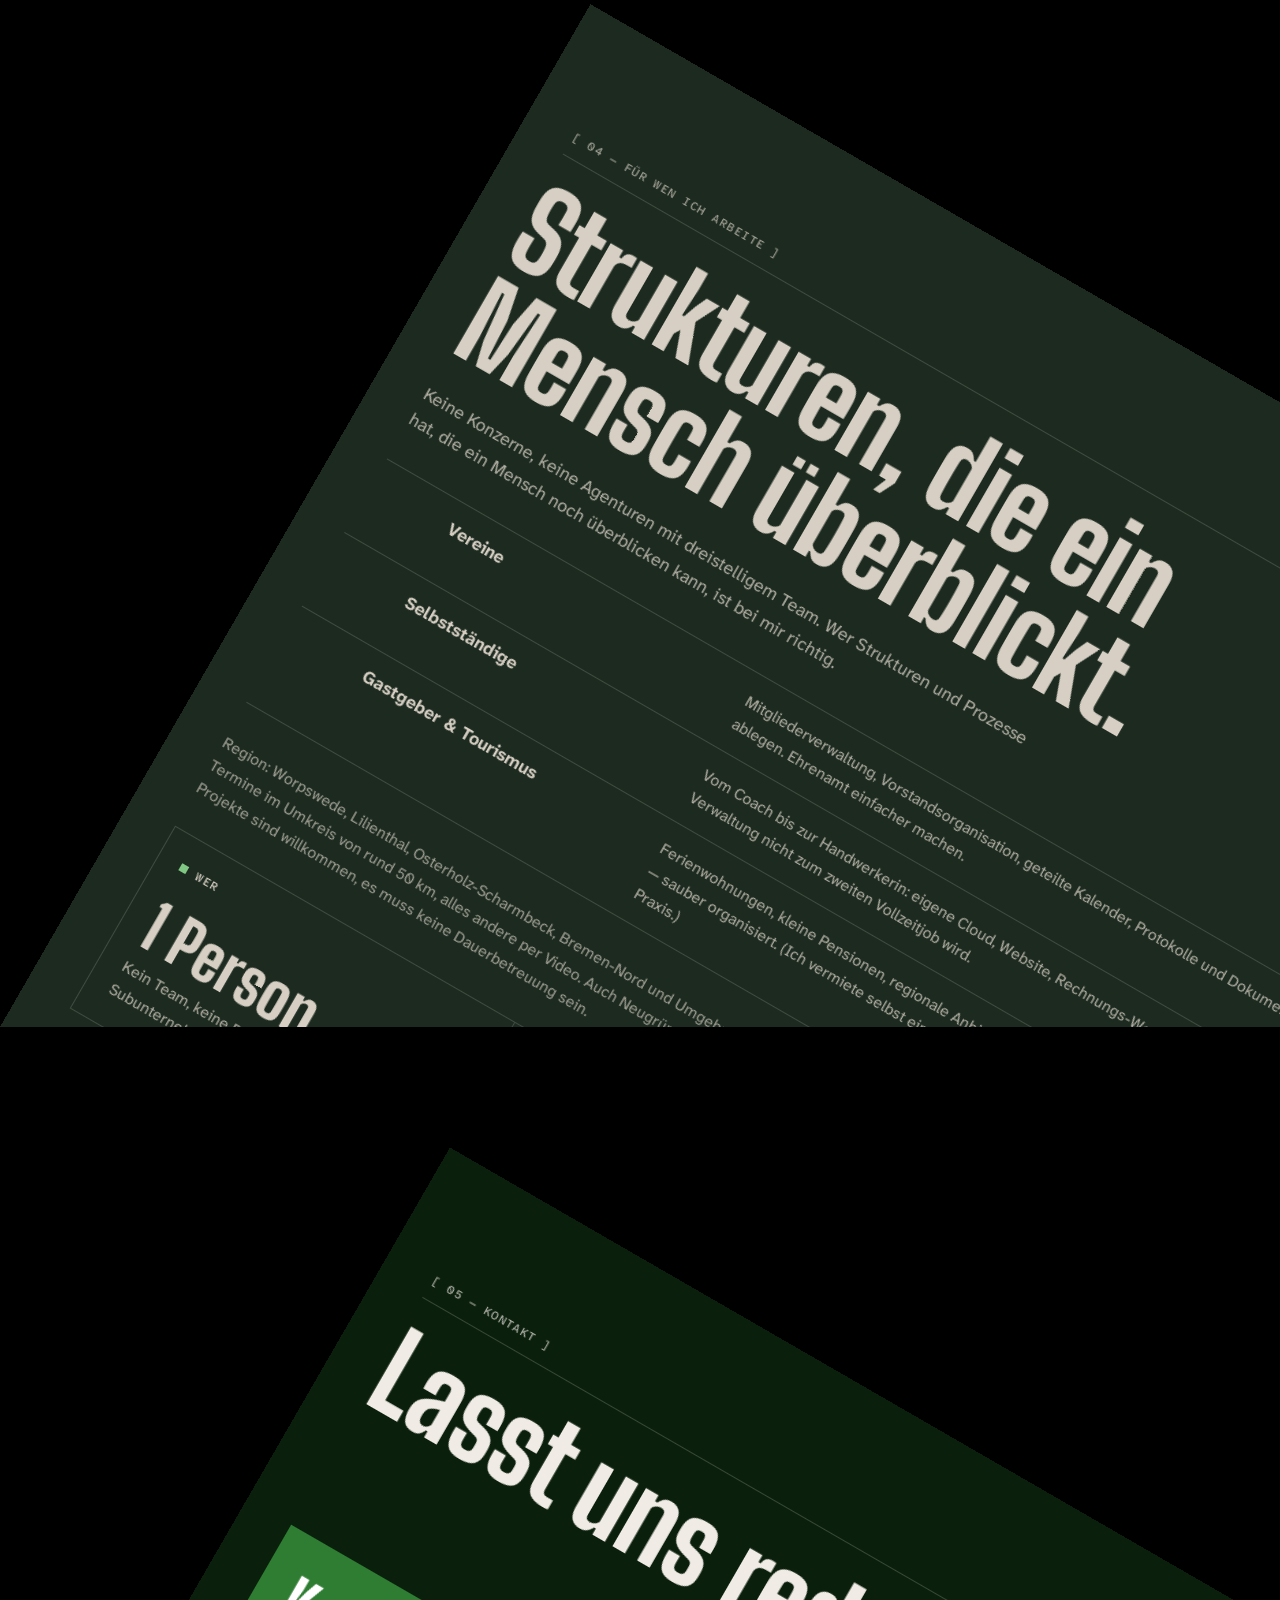
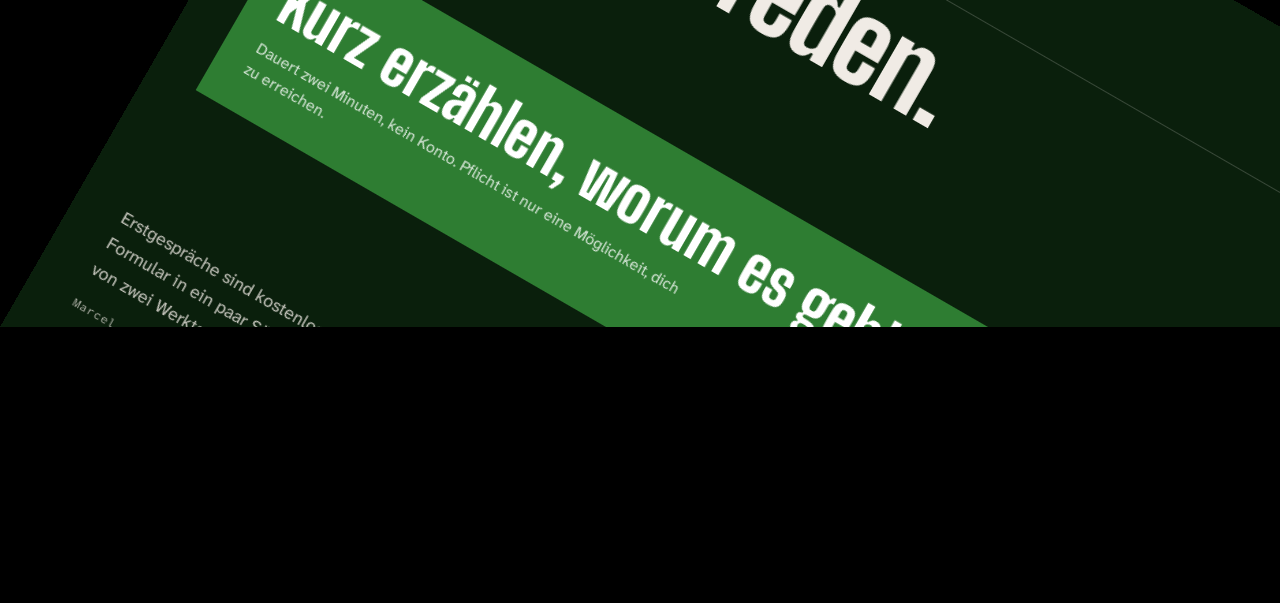
==== commit 5fea47ff: "Deploy 2026-09-29 12:27 Gebaut aus portfolio@a017c5d" ====
--- a/index.html
+++ b/index.html
@@ -31,8 +31,8 @@
       } catch (e) {}
     </script>
     <title>Marcel — Digitale Organisation für Selbstständige &amp; Vereine</title>
-    <script type="module" crossorigin src="./assets/index-C8kKye4N.js"></script>
-    <link rel="stylesheet" crossorigin href="./assets/index--YoMDbY_.css">
+    <script type="module" crossorigin src="./assets/index-BE7FrrHO.js"></script>
+    <link rel="stylesheet" crossorigin href="./assets/index-DMQPaK7L.css">
   </head>
   <body>
     <div id="root"></div>
--- a/assets/index-DMQPaK7L.css
+++ b/assets/index-DMQPaK7L.css
@@ -0,0 +1,2 @@
+/*! tailwindcss v4.3.0 | MIT License | https://tailwindcss.com */
+@layer properties{@supports (((-webkit-hyphens:none)) and (not (margin-trim:inline))) or ((-moz-orient:inline) and (not (color:rgb(from red r g b)))){*,:before,:after,::backdrop{--tw-translate-x:0;--tw-translate-y:0;--tw-translate-z:0;--tw-rotate-x:initial;--tw-rotate-y:initial;--tw-rotate-z:initial;--tw-skew-x:initial;--tw-skew-y:initial;--tw-border-style:solid;--tw-leading:initial;--tw-font-weight:initial;--tw-tracking:initial;--tw-ordinal:initial;--tw-slashed-zero:initial;--tw-numeric-figure:initial;--tw-numeric-spacing:initial;--tw-numeric-fraction:initial;--tw-shadow:0 0 #0000;--tw-shadow-color:initial;--tw-shadow-alpha:100%;--tw-inset-shadow:0 0 #0000;--tw-inset-shadow-color:initial;--tw-inset-shadow-alpha:100%;--tw-ring-color:initial;--tw-ring-shadow:0 0 #0000;--tw-inset-ring-color:initial;--tw-inset-ring-shadow:0 0 #0000;--tw-ring-inset:initial;--tw-ring-offset-width:0px;--tw-ring-offset-color:#fff;--tw-ring-offset-shadow:0 0 #0000;--tw-outline-style:solid;--tw-blur:initial;--tw-brightness:initial;--tw-contrast:initial;--tw-grayscale:initial;--tw-hue-rotate:initial;--tw-invert:initial;--tw-opacity:initial;--tw-saturate:initial;--tw-sepia:initial;--tw-drop-shadow:initial;--tw-drop-shadow-color:initial;--tw-drop-shadow-alpha:100%;--tw-drop-shadow-size:initial;--tw-duration:initial;--tw-ease:initial;--tw-animation-delay:0s;--tw-animation-direction:normal;--tw-animation-duration:initial;--tw-animation-fill-mode:none;--tw-animation-iteration-count:1;--tw-enter-blur:0;--tw-enter-opacity:1;--tw-enter-rotate:0;--tw-enter-scale:1;--tw-enter-translate-x:0;--tw-enter-translate-y:0;--tw-exit-blur:0;--tw-exit-opacity:1;--tw-exit-rotate:0;--tw-exit-scale:1;--tw-exit-translate-x:0;--tw-exit-translate-y:0}}}@layer theme{:root,:host{--font-sans:ui-sans-serif, system-ui, sans-serif, "Apple Color Emoji", "Segoe UI Emoji", "Segoe UI Symbol", "Noto Color Emoji";--font-mono:"Atkinson Hyperlegible Mono", ui-monospace, monospace;--color-black:#000;--spacing:.25rem;--text-xs:.75rem;--text-xs--line-height:calc(1 / .75);--text-sm:.875rem;--text-sm--line-height:calc(1.25 / .875);--text-base:1rem;--text-base--line-height:calc(1.5 / 1);--text-lg:1.125rem;--text-lg--line-height:calc(1.75 / 1.125);--text-4xl:2.25rem;--text-4xl--line-height:calc(2.5 / 2.25);--font-weight-medium:500;--font-weight-semibold:600;--font-weight-bold:700;--font-weight-extrabold:800;--leading-tight:1.25;--leading-snug:1.375;--leading-relaxed:1.625;--radius-sm:.25rem;--ease-out:cubic-bezier(0, 0, .2, 1);--default-transition-duration:.15s;--default-transition-timing-function:cubic-bezier(.4, 0, .2, 1);--default-font-family:var(--font-sans);--default-mono-font-family:var(--font-mono);--font-display:"Big Shoulders Display", "Arial Narrow", ui-sans-serif, system-ui, sans-serif}}@layer base{*,:after,:before,::backdrop{box-sizing:border-box;border:0 solid;margin:0;padding:0}::file-selector-button{box-sizing:border-box;border:0 solid;margin:0;padding:0}html,:host{-webkit-text-size-adjust:100%;tab-size:4;line-height:1.5;font-family:var(--default-font-family,ui-sans-serif, system-ui, sans-serif, "Apple Color Emoji", "Segoe UI Emoji", "Segoe UI Symbol", "Noto Color Emoji");font-feature-settings:var(--default-font-feature-settings,normal);font-variation-settings:var(--default-font-variation-settings,normal);-webkit-tap-highlight-color:transparent}hr{height:0;color:inherit;border-top-width:1px}abbr:where([title]){-webkit-text-decoration:underline dotted;text-decoration:underline dotted}h1,h2,h3,h4,h5,h6{font-size:inherit;font-weight:inherit}a{color:inherit;-webkit-text-decoration:inherit;-webkit-text-decoration:inherit;-webkit-text-decoration:inherit;-webkit-text-decoration:inherit;text-decoration:inherit}b,strong{font-weight:bolder}code,kbd,samp,pre{font-family:var(--default-mono-font-family,ui-monospace, SFMono-Regular, Menlo, Monaco, Consolas, "Liberation Mono", "Courier New", monospace);font-feature-settings:var(--default-mono-font-feature-settings,normal);font-variation-settings:var(--default-mono-font-variation-settings,normal);font-size:1em}small{font-size:80%}sub,sup{vertical-align:baseline;font-size:75%;line-height:0;position:relative}sub{bottom:-.25em}sup{top:-.5em}table{text-indent:0;border-color:inherit;border-collapse:collapse}:-moz-focusring{outline:auto}progress{vertical-align:baseline}summary{display:list-item}ol,ul,menu{list-style:none}img,svg,video,canvas,audio,iframe,embed,object{vertical-align:middle;display:block}img,video{max-width:100%;height:auto}button,input,select,optgroup,textarea{font:inherit;font-feature-settings:inherit;font-variation-settings:inherit;letter-spacing:inherit;color:inherit;opacity:1;background-color:#0000;border-radius:0}::file-selector-button{font:inherit;font-feature-settings:inherit;font-variation-settings:inherit;letter-spacing:inherit;color:inherit;opacity:1;background-color:#0000;border-radius:0}:where(select:is([multiple],[size])) optgroup{font-weight:bolder}:where(select:is([multiple],[size])) optgroup option{padding-inline-start:20px}::file-selector-button{margin-inline-end:4px}::placeholder{opacity:1}@supports (not ((-webkit-appearance:-apple-pay-button))) or (contain-intrinsic-size:1px){::placeholder{color:currentColor}@supports (color:color-mix(in lab, red, red)){::placeholder{color:color-mix(in oklab, currentcolor 50%, transparent)}}}textarea{resize:vertical}::-webkit-search-decoration{-webkit-appearance:none}::-webkit-date-and-time-value{min-height:1lh;text-align:inherit}::-webkit-datetime-edit{display:inline-flex}::-webkit-datetime-edit-fields-wrapper{padding:0}::-webkit-datetime-edit{padding-block:0}::-webkit-datetime-edit-year-field{padding-block:0}::-webkit-datetime-edit-month-field{padding-block:0}::-webkit-datetime-edit-day-field{padding-block:0}::-webkit-datetime-edit-hour-field{padding-block:0}::-webkit-datetime-edit-minute-field{padding-block:0}::-webkit-datetime-edit-second-field{padding-block:0}::-webkit-datetime-edit-millisecond-field{padding-block:0}::-webkit-datetime-edit-meridiem-field{padding-block:0}::-webkit-calendar-picker-indicator{line-height:1}:-moz-ui-invalid{box-shadow:none}button,input:where([type=button],[type=reset],[type=submit]){appearance:button}::file-selector-button{appearance:button}::-webkit-inner-spin-button{height:auto}::-webkit-outer-spin-button{height:auto}[hidden]:where(:not([hidden=until-found])){display:none!important}}@layer components;@layer utilities{.pointer-events-none{pointer-events:none}.invisible{visibility:hidden}.sr-only{clip-path:inset(50%);white-space:nowrap;border-width:0;width:1px;height:1px;margin:-1px;padding:0;position:absolute;overflow:hidden}.absolute{position:absolute}.fixed{position:fixed}.relative{position:relative}.inset-0{inset:calc(var(--spacing) * 0)}.inset-x-0{inset-inline:calc(var(--spacing) * 0)}.top-0{top:calc(var(--spacing) * 0)}.top-4{top:calc(var(--spacing) * 4)}.top-full{top:100%}.right-0{right:calc(var(--spacing) * 0)}.right-4{right:calc(var(--spacing) * 4)}.bottom-0{bottom:calc(var(--spacing) * 0)}.bottom-4{bottom:calc(var(--spacing) * 4)}.left-0{left:calc(var(--spacing) * 0)}.z-40{z-index:40}.z-50{z-index:50}.col-start-1{grid-column-start:1}.col-start-2{grid-column-start:2}.row-start-1{grid-row-start:1}.m-0{margin:calc(var(--spacing) * 0)}.mx-auto{margin-inline:auto}.mt-1{margin-top:calc(var(--spacing) * 1)}.mt-2{margin-top:calc(var(--spacing) * 2)}.mt-3{margin-top:calc(var(--spacing) * 3)}.mt-4{margin-top:calc(var(--spacing) * 4)}.mt-5{margin-top:calc(var(--spacing) * 5)}.mt-8{margin-top:calc(var(--spacing) * 8)}.mt-10{margin-top:calc(var(--spacing) * 10)}.mt-16{margin-top:calc(var(--spacing) * 16)}.mb-1{margin-bottom:calc(var(--spacing) * 1)}.mb-2{margin-bottom:calc(var(--spacing) * 2)}.mb-3{margin-bottom:calc(var(--spacing) * 3)}.mb-6{margin-bottom:calc(var(--spacing) * 6)}.mb-8{margin-bottom:calc(var(--spacing) * 8)}.ml-\[0\.05em\]{margin-left:.05em}.ml-\[0\.15em\]{margin-left:.15em}.ml-auto{margin-left:auto}.block{display:block}.flex{display:flex}.grid{display:grid}.hidden{display:none}.inline{display:inline}.inline-block{display:inline-block}.inline-flex{display:inline-flex}.size-2{width:calc(var(--spacing) * 2);height:calc(var(--spacing) * 2)}.size-3\.5{width:calc(var(--spacing) * 3.5);height:calc(var(--spacing) * 3.5)}.size-4{width:calc(var(--spacing) * 4);height:calc(var(--spacing) * 4)}.size-5{width:calc(var(--spacing) * 5);height:calc(var(--spacing) * 5)}.size-6{width:calc(var(--spacing) * 6);height:calc(var(--spacing) * 6)}.h-0\.5{height:calc(var(--spacing) * .5)}.h-1{height:calc(var(--spacing) * 1)}.h-5{height:calc(var(--spacing) * 5)}.h-7{height:calc(var(--spacing) * 7)}.h-9{height:calc(var(--spacing) * 9)}.h-16{height:calc(var(--spacing) * 16)}.h-\[0\.8em\]{height:.8em}.h-\[48px\]{height:48px}.h-px{height:1px}.max-h-\[85vh\]{max-height:85vh}.max-h-\[calc\(100vh-5rem\)\]{max-height:calc(100vh - 5rem)}.min-h-4{min-height:calc(var(--spacing) * 4)}.min-h-10{min-height:calc(var(--spacing) * 10)}.min-h-12{min-height:calc(var(--spacing) * 12)}.min-h-14{min-height:calc(var(--spacing) * 14)}.min-h-\[4\.5rem\]{min-height:4.5rem}.min-h-screen{min-height:100vh}.w-4{width:calc(var(--spacing) * 4)}.w-7{width:calc(var(--spacing) * 7)}.w-9{width:calc(var(--spacing) * 9)}.w-10{width:calc(var(--spacing) * 10)}.w-12{width:calc(var(--spacing) * 12)}.w-\[0\.08em\]{width:.08em}.w-\[min\(24rem\,100\%\)\]{width:min(24rem,100%)}.w-full{width:100%}.max-w-\[50ch\]{max-width:50ch}.max-w-\[60ch\]{max-width:60ch}.max-w-\[60rem\]{max-width:60rem}.max-w-\[70ch\]{max-width:70ch}.min-w-0{min-width:calc(var(--spacing) * 0)}.min-w-\[48px\]{min-width:48px}.flex-1{flex:1}.shrink-0{flex-shrink:0}.grow{flex-grow:1}.-translate-y-\[2\.5px\]{--tw-translate-y:calc(2.5px * -1);translate:var(--tw-translate-x) var(--tw-translate-y)}.translate-y-0{--tw-translate-y:calc(var(--spacing) * 0);translate:var(--tw-translate-x) var(--tw-translate-y)}.translate-y-\[2\.5px\]{--tw-translate-y:2.5px;translate:var(--tw-translate-x) var(--tw-translate-y)}.translate-y-full{--tw-translate-y:100%;translate:var(--tw-translate-x) var(--tw-translate-y)}.-rotate-45{rotate:-45deg}.rotate-45{rotate:45deg}.transform{transform:var(--tw-rotate-x,) var(--tw-rotate-y,) var(--tw-rotate-z,) var(--tw-skew-x,) var(--tw-skew-y,)}.cursor-not-allowed{cursor:not-allowed}.cursor-pointer{cursor:pointer}.resize{resize:both}.appearance-none{appearance:none}.grid-cols-1{grid-template-columns:repeat(1,minmax(0,1fr))}.grid-cols-4{grid-template-columns:repeat(4,minmax(0,1fr))}.grid-cols-\[2\.5rem_1fr\]{grid-template-columns:2.5rem 1fr}.grid-cols-\[7\.5rem_1fr\]{grid-template-columns:7.5rem 1fr}.flex-col{flex-direction:column}.flex-wrap{flex-wrap:wrap}.items-baseline{align-items:baseline}.items-center{align-items:center}.items-end{align-items:flex-end}.items-start{align-items:flex-start}.items-stretch{align-items:stretch}.justify-between{justify-content:space-between}.justify-center{justify-content:center}.gap-1\.5{gap:calc(var(--spacing) * 1.5)}.gap-2{gap:calc(var(--spacing) * 2)}.gap-2\.5{gap:calc(var(--spacing) * 2.5)}.gap-3{gap:calc(var(--spacing) * 3)}.gap-4{gap:calc(var(--spacing) * 4)}.gap-5{gap:calc(var(--spacing) * 5)}.gap-6{gap:calc(var(--spacing) * 6)}.gap-7{gap:calc(var(--spacing) * 7)}.gap-8{gap:calc(var(--spacing) * 8)}.gap-10{gap:calc(var(--spacing) * 10)}.gap-\[3px\]{gap:3px}.gap-x-4{column-gap:calc(var(--spacing) * 4)}.gap-x-8{column-gap:calc(var(--spacing) * 8)}.gap-y-1{row-gap:calc(var(--spacing) * 1)}.gap-y-2{row-gap:calc(var(--spacing) * 2)}.self-start{align-self:flex-start}.justify-self-start{justify-self:flex-start}.truncate{text-overflow:ellipsis;white-space:nowrap;overflow:hidden}.overflow-hidden{overflow:hidden}.overflow-x-hidden{overflow-x:hidden}.overflow-y-auto{overflow-y:auto}.rounded-\[2px\]{border-radius:2px}.rounded-full{border-radius:3.40282e38px}.border{border-style:var(--tw-border-style);border-width:1px}.border-0{border-style:var(--tw-border-style);border-width:0}.border-t{border-top-style:var(--tw-border-style);border-top-width:1px}.border-r{border-right-style:var(--tw-border-style);border-right-width:1px}.border-b{border-bottom-style:var(--tw-border-style);border-bottom-width:1px}.border-l{border-left-style:var(--tw-border-style);border-left-width:1px}.border-\(--c-cream\),.border-\(--c-cream\)\/15{border-color:var(--c-cream)}@supports (color:color-mix(in lab, red, red)){.border-\(--c-cream\)\/15{border-color:color-mix(in oklab, var(--c-cream) 15%, transparent)}}.border-\(--c-cream\)\/20{border-color:var(--c-cream)}@supports (color:color-mix(in lab, red, red)){.border-\(--c-cream\)\/20{border-color:color-mix(in oklab, var(--c-cream) 20%, transparent)}}.border-\(--c-cream\)\/30{border-color:var(--c-cream)}@supports (color:color-mix(in lab, red, red)){.border-\(--c-cream\)\/30{border-color:color-mix(in oklab, var(--c-cream) 30%, transparent)}}.border-\(--c-deep\){border-color:var(--c-deep)}.border-\(--nav-text\)\/20{border-color:var(--nav-text)}@supports (color:color-mix(in lab, red, red)){.border-\(--nav-text\)\/20{border-color:color-mix(in oklab, var(--nav-text) 20%, transparent)}}.border-current\/20{border-color:currentColor}@supports (color:color-mix(in lab, red, red)){.border-current\/20{border-color:color-mix(in oklab, currentcolor 20%, transparent)}}.border-current\/30{border-color:currentColor}@supports (color:color-mix(in lab, red, red)){.border-current\/30{border-color:color-mix(in oklab, currentcolor 30%, transparent)}}.border-current\/40{border-color:currentColor}@supports (color:color-mix(in lab, red, red)){.border-current\/40{border-color:color-mix(in oklab, currentcolor 40%, transparent)}}.border-current\/50{border-color:currentColor}@supports (color:color-mix(in lab, red, red)){.border-current\/50{border-color:color-mix(in oklab, currentcolor 50%, transparent)}}.border-transparent{border-color:#0000}.bg-\(--c-cream\){background-color:var(--c-cream)}.bg-\(--c-deep\){background-color:var(--c-deep)}.bg-\(--nav-bg\){background-color:var(--nav-bg)}.bg-black\/50{background-color:#00000080}@supports (color:color-mix(in lab, red, red)){.bg-black\/50{background-color:color-mix(in oklab, var(--color-black) 50%, transparent)}}.bg-current{background-color:currentColor}.bg-transparent{background-color:#0000}.p-0{padding:calc(var(--spacing) * 0)}.p-1\.5{padding:calc(var(--spacing) * 1.5)}.p-3{padding:calc(var(--spacing) * 3)}.p-4{padding:calc(var(--spacing) * 4)}.p-5{padding:calc(var(--spacing) * 5)}.p-6{padding:calc(var(--spacing) * 6)}.px-3{padding-inline:calc(var(--spacing) * 3)}.px-4{padding-inline:calc(var(--spacing) * 4)}.px-5{padding-inline:calc(var(--spacing) * 5)}.px-6{padding-inline:calc(var(--spacing) * 6)}.px-8{padding-inline:calc(var(--spacing) * 8)}.px-\[4vw\]{padding-inline:4vw}.px-\[13px\]{padding-inline:13px}.py-1{padding-block:calc(var(--spacing) * 1)}.py-2{padding-block:calc(var(--spacing) * 2)}.py-3{padding-block:calc(var(--spacing) * 3)}.py-4{padding-block:calc(var(--spacing) * 4)}.py-6{padding-block:calc(var(--spacing) * 6)}.pt-0\.5{padding-top:calc(var(--spacing) * .5)}.pt-1{padding-top:calc(var(--spacing) * 1)}.pt-6{padding-top:calc(var(--spacing) * 6)}.pt-\[calc\(max\(2rem\,4vw\)_\+_4rem\)\]{padding-top:calc(max(2rem,4vw) + 4rem)}.pt-\[max\(2rem\,4vw\)\]{padding-top:max(2rem,4vw)}.pr-2{padding-right:calc(var(--spacing) * 2)}.pr-3{padding-right:calc(var(--spacing) * 3)}.pr-5{padding-right:calc(var(--spacing) * 5)}.pr-10{padding-right:calc(var(--spacing) * 10)}.pb-\[4vw\]{padding-bottom:4vw}.pl-3{padding-left:calc(var(--spacing) * 3)}.pl-\[4vw\]{padding-left:4vw}.text-center{text-align:center}.text-left{text-align:left}.text-right{text-align:right}.align-baseline{vertical-align:baseline}.align-super{vertical-align:super}.font-display{font-family:var(--font-display)}.font-mono{font-family:var(--font-mono)}.text-4xl{font-size:var(--text-4xl);line-height:var(--tw-leading,var(--text-4xl--line-height))}.text-base{font-size:var(--text-base);line-height:var(--tw-leading,var(--text-base--line-height))}.text-lg{font-size:var(--text-lg);line-height:var(--tw-leading,var(--text-lg--line-height))}.text-sm{font-size:var(--text-sm);line-height:var(--tw-leading,var(--text-sm--line-height))}.text-xs{font-size:var(--text-xs);line-height:var(--tw-leading,var(--text-xs--line-height))}.text-\[0\.6em\]{font-size:.6em}.text-\[10px\]{font-size:10px}.text-\[14px\]{font-size:14px}.text-\[clamp\(28px\,5vw\,48px\)\]{font-size:clamp(28px,5vw,48px)}.text-\[clamp\(28px\,5vw\,64px\)\]{font-size:clamp(28px,5vw,64px)}.text-\[clamp\(32px\,6vw\,72px\)\]{font-size:clamp(32px,6vw,72px)}.text-\[clamp\(40px\,5vw\,64px\)\]{font-size:clamp(40px,5vw,64px)}.text-\[clamp\(40px\,9vw\,112px\)\]{font-size:clamp(40px,9vw,112px)}.leading-\[0\.95\]{--tw-leading:.95;line-height:.95}.leading-\[1\.05\]{--tw-leading:1.05;line-height:1.05}.leading-\[inherit\]{--tw-leading:inherit;line-height:inherit}.leading-none{--tw-leading:1;line-height:1}.leading-relaxed{--tw-leading:var(--leading-relaxed);line-height:var(--leading-relaxed)}.leading-snug{--tw-leading:var(--leading-snug);line-height:var(--leading-snug)}.leading-tight{--tw-leading:var(--leading-tight);line-height:var(--leading-tight)}.font-bold{--tw-font-weight:var(--font-weight-bold);font-weight:var(--font-weight-bold)}.font-extrabold{--tw-font-weight:var(--font-weight-extrabold);font-weight:var(--font-weight-extrabold)}.font-medium{--tw-font-weight:var(--font-weight-medium);font-weight:var(--font-weight-medium)}.font-semibold{--tw-font-weight:var(--font-weight-semibold);font-weight:var(--font-weight-semibold)}.tracking-\[-0\.01em\]{--tw-tracking:-.01em;letter-spacing:-.01em}.tracking-\[0\.04em\]{--tw-tracking:.04em;letter-spacing:.04em}.whitespace-nowrap{white-space:nowrap}.text-\(--c-cream\){color:var(--c-cream)}.text-\(--c-deep\){color:var(--c-deep)}.text-\(--nav-text\){color:var(--nav-text)}.text-\[inherit\]{color:inherit}.uppercase{text-transform:uppercase}.tabular-nums{--tw-numeric-spacing:tabular-nums;font-variant-numeric:var(--tw-ordinal,) var(--tw-slashed-zero,) var(--tw-numeric-figure,) var(--tw-numeric-spacing,) var(--tw-numeric-fraction,)}.underline{text-decoration-line:underline}.decoration-dotted{text-decoration-style:dotted}.decoration-1{text-decoration-thickness:1px}.underline-offset-2{text-underline-offset:2px}.underline-offset-4{text-underline-offset:4px}.underline-offset-\[6px\]{text-underline-offset:6px}.accent-\(--c-cream\){accent-color:var(--c-cream)}.opacity-0{opacity:0}.opacity-20{opacity:.2}.opacity-50{opacity:.5}.opacity-60{opacity:.6}.opacity-70{opacity:.7}.opacity-75{opacity:.75}.opacity-80{opacity:.8}.opacity-90{opacity:.9}.opacity-100{opacity:1}.shadow-2xl{--tw-shadow:0 25px 50px -12px var(--tw-shadow-color,#00000040);box-shadow:var(--tw-inset-shadow), var(--tw-inset-ring-shadow), var(--tw-ring-offset-shadow), var(--tw-ring-shadow), var(--tw-shadow)}.shadow-lg{--tw-shadow:0 10px 15px -3px var(--tw-shadow-color,#0000001a), 0 4px 6px -4px var(--tw-shadow-color,#0000001a);box-shadow:var(--tw-inset-shadow), var(--tw-inset-ring-shadow), var(--tw-ring-offset-shadow), var(--tw-ring-shadow), var(--tw-shadow)}.shadow-black\/25{--tw-shadow-color:#00000040}@supports (color:color-mix(in lab, red, red)){.shadow-black\/25{--tw-shadow-color:color-mix(in oklab, color-mix(in oklab, var(--color-black) 25%, transparent) var(--tw-shadow-alpha), transparent)}}.shadow-black\/30{--tw-shadow-color:#0000004d}@supports (color:color-mix(in lab, red, red)){.shadow-black\/30{--tw-shadow-color:color-mix(in oklab, color-mix(in oklab, var(--color-black) 30%, transparent) var(--tw-shadow-alpha), transparent)}}.outline{outline-style:var(--tw-outline-style);outline-width:1px}.outline-offset-2{outline-offset:2px}.outline-\(--nav-text\){outline-color:var(--nav-text)}.filter{filter:var(--tw-blur,) var(--tw-brightness,) var(--tw-contrast,) var(--tw-grayscale,) var(--tw-hue-rotate,) var(--tw-invert,) var(--tw-saturate,) var(--tw-sepia,) var(--tw-drop-shadow,)}.transition{transition-property:color,background-color,border-color,outline-color,text-decoration-color,fill,stroke,--tw-gradient-from,--tw-gradient-via,--tw-gradient-to,opacity,box-shadow,transform,translate,scale,rotate,filter,-webkit-backdrop-filter,backdrop-filter,display,content-visibility,overlay,pointer-events;transition-timing-function:var(--tw-ease,var(--default-transition-timing-function));transition-duration:var(--tw-duration,var(--default-transition-duration))}.transition-\[background-color\,color\]{transition-property:background-color,color;transition-timing-function:var(--tw-ease,var(--default-transition-timing-function));transition-duration:var(--tw-duration,var(--default-transition-duration))}.transition-colors{transition-property:color,background-color,border-color,outline-color,text-decoration-color,fill,stroke,--tw-gradient-from,--tw-gradient-via,--tw-gradient-to;transition-timing-function:var(--tw-ease,var(--default-transition-timing-function));transition-duration:var(--tw-duration,var(--default-transition-duration))}.transition-opacity{transition-property:opacity;transition-timing-function:var(--tw-ease,var(--default-transition-timing-function));transition-duration:var(--tw-duration,var(--default-transition-duration))}.transition-transform{transition-property:transform,translate,scale,rotate;transition-timing-function:var(--tw-ease,var(--default-transition-timing-function));transition-duration:var(--tw-duration,var(--default-transition-duration))}.duration-300{--tw-duration:.3s;transition-duration:.3s}.duration-500{--tw-duration:.5s;transition-duration:.5s}.ease-out{--tw-ease:var(--ease-out);transition-timing-function:var(--ease-out)}.will-change-transform{will-change:transform}.outline-none{--tw-outline-style:none;outline-style:none}.select-none{-webkit-user-select:none;user-select:none}.\[--nav-bg\:var\(--c-primary\)\]{--nav-bg:var(--c-primary)}.\[--nav-text\:var\(--c-on-primary\)\]{--nav-text:var(--c-on-primary)}.running{animation-play-state:running}.not-last\:border-b:not(:last-child){border-bottom-style:var(--tw-border-style);border-bottom-width:1px}.placeholder\:opacity-50::placeholder{opacity:.5}@media (hover:hover){.hover\:border-current:hover,.hover\:border-current\/70:hover{border-color:currentColor}@supports (color:color-mix(in lab, red, red)){.hover\:border-current\/70:hover{border-color:color-mix(in oklab, currentcolor 70%, transparent)}}.hover\:bg-\(--c-cream\)\/10:hover{background-color:var(--c-cream)}@supports (color:color-mix(in lab, red, red)){.hover\:bg-\(--c-cream\)\/10:hover{background-color:color-mix(in oklab, var(--c-cream) 10%, transparent)}}.hover\:bg-\(--c-dark\):hover{background-color:var(--c-dark)}.hover\:bg-\(--nav-text\)\/10:hover{background-color:var(--nav-text)}@supports (color:color-mix(in lab, red, red)){.hover\:bg-\(--nav-text\)\/10:hover{background-color:color-mix(in oklab, var(--nav-text) 10%, transparent)}}.hover\:bg-current\/15:hover{background-color:currentColor}@supports (color:color-mix(in lab, red, red)){.hover\:bg-current\/15:hover{background-color:color-mix(in oklab, currentcolor 15%, transparent)}}.hover\:underline:hover{text-decoration-line:underline}.hover\:decoration-solid:hover{text-decoration-style:solid}.hover\:opacity-70:hover{opacity:.7}.hover\:opacity-85:hover{opacity:.85}.hover\:opacity-100:hover{opacity:1}}.focus\:border-current:focus{border-color:currentColor}.focus\:outline-2:focus{outline-style:var(--tw-outline-style);outline-width:2px}.focus\:outline-offset-2:focus{outline-offset:2px}.focus\:outline-current:focus{outline-color:currentColor}.focus\:outline-none:focus{--tw-outline-style:none;outline-style:none}.focus-visible\:rounded-sm:focus-visible{border-radius:var(--radius-sm)}.focus-visible\:underline:focus-visible{text-decoration-line:underline}.focus-visible\:underline-offset-8:focus-visible{text-underline-offset:8px}.focus-visible\:opacity-100:focus-visible{opacity:1}.focus-visible\:ring-2:focus-visible{--tw-ring-shadow:var(--tw-ring-inset,) 0 0 0 calc(2px + var(--tw-ring-offset-width)) var(--tw-ring-color,currentcolor);box-shadow:var(--tw-inset-shadow), var(--tw-inset-ring-shadow), var(--tw-ring-offset-shadow), var(--tw-ring-shadow), var(--tw-shadow)}.focus-visible\:ring-\(--c-cream\):focus-visible{--tw-ring-color:var(--c-cream)}.focus-visible\:ring-\(--c-tint\):focus-visible{--tw-ring-color:var(--c-tint)}.focus-visible\:ring-current:focus-visible{--tw-ring-color:currentcolor}.focus-visible\:ring-offset-2:focus-visible{--tw-ring-offset-width:2px;--tw-ring-offset-shadow:var(--tw-ring-inset,) 0 0 0 var(--tw-ring-offset-width) var(--tw-ring-offset-color)}.focus-visible\:ring-offset-\(--c-deep\):focus-visible{--tw-ring-offset-color:var(--c-deep)}.focus-visible\:outline-2:focus-visible{outline-style:var(--tw-outline-style);outline-width:2px}.focus-visible\:-outline-offset-4:focus-visible{outline-offset:calc(4px * -1)}.focus-visible\:outline-offset-2:focus-visible{outline-offset:2px}.focus-visible\:outline-\(--nav-text\):focus-visible{outline-color:var(--nav-text)}.focus-visible\:outline-current:focus-visible{outline-color:currentColor}.disabled\:cursor-default:disabled{cursor:default}.disabled\:cursor-wait:disabled{cursor:wait}.disabled\:opacity-40:disabled{opacity:.4}.disabled\:opacity-60:disabled{opacity:.6}@media (hover:hover){.disabled\:hover\:bg-transparent:disabled:hover{background-color:#0000}}.has-focus-visible\:ring-2:has(:focus-visible){--tw-ring-shadow:var(--tw-ring-inset,) 0 0 0 calc(2px + var(--tw-ring-offset-width)) var(--tw-ring-color,currentcolor);box-shadow:var(--tw-inset-shadow), var(--tw-inset-ring-shadow), var(--tw-ring-offset-shadow), var(--tw-ring-shadow), var(--tw-shadow)}.has-focus-visible\:ring-\(--c-cream\):has(:focus-visible){--tw-ring-color:var(--c-cream)}.has-focus-visible\:outline-2:has(:focus-visible){outline-style:var(--tw-outline-style);outline-width:2px}.has-focus-visible\:outline-offset-2:has(:focus-visible){outline-offset:2px}.has-focus-visible\:outline-current:has(:focus-visible){outline-color:currentColor}.aria-pressed\:border-\(--c-cream\)\/60[aria-pressed=true]{border-color:var(--c-cream)}@supports (color:color-mix(in lab, red, red)){.aria-pressed\:border-\(--c-cream\)\/60[aria-pressed=true]{border-color:color-mix(in oklab, var(--c-cream) 60%, transparent)}}.aria-pressed\:bg-\(--c-cream\)\/10[aria-pressed=true]{background-color:var(--c-cream)}@supports (color:color-mix(in lab, red, red)){.aria-pressed\:bg-\(--c-cream\)\/10[aria-pressed=true]{background-color:color-mix(in oklab, var(--c-cream) 10%, transparent)}}.aria-\[current\=location\]\:underline[aria-current=location]{text-decoration-line:underline}@media (prefers-reduced-motion:no-preference){.motion-safe\:animate-in{animation:enter var(--tw-animation-duration,var(--tw-duration,.15s))var(--tw-ease,ease)var(--tw-animation-delay,0s)var(--tw-animation-iteration-count,1)var(--tw-animation-direction,normal)var(--tw-animation-fill-mode,none)}.motion-safe\:duration-150{--tw-duration:.15s;transition-duration:.15s}.motion-safe\:fade-in{--tw-enter-opacity:0}@media (hover:hover){.motion-safe\:group-hover\:translate-x-\[0\.25em\]:is(:where(.group):hover *){--tw-translate-x:.25em;translate:var(--tw-translate-x) var(--tw-translate-y)}}.motion-safe\:group-focus-visible\:translate-x-\[0\.25em\]:is(:where(.group):focus-visible *){--tw-translate-x:.25em;translate:var(--tw-translate-x) var(--tw-translate-y)}}@media (prefers-reduced-motion:reduce){.motion-reduce\:transition-none{transition-property:none}}@media not all and (width>=479px){.max-\[479px\]\:sr-only{clip-path:inset(50%);white-space:nowrap;border-width:0;width:1px;height:1px;margin:-1px;padding:0;position:absolute;overflow:hidden}}@media not all and (width>=379px){.max-\[379px\]\:sr-only{clip-path:inset(50%);white-space:nowrap;border-width:0;width:1px;height:1px;margin:-1px;padding:0;position:absolute;overflow:hidden}}@media not all and (width>=325px){.max-\[325px\]\:hidden{display:none}}@media (width>=40rem){.sm\:top-0{top:calc(var(--spacing) * 0)}.sm\:right-0{right:calc(var(--spacing) * 0)}.sm\:right-6{right:calc(var(--spacing) * 6)}.sm\:bottom-0{bottom:calc(var(--spacing) * 0)}.sm\:bottom-6{bottom:calc(var(--spacing) * 6)}.sm\:left-auto{left:auto}.sm\:col-start-3{grid-column-start:3}.sm\:hidden{display:none}.sm\:max-h-none{max-height:none}.sm\:w-\[min\(440px\,92vw\)\]{width:min(440px,92vw)}.sm\:translate-x-0{--tw-translate-x:calc(var(--spacing) * 0);translate:var(--tw-translate-x) var(--tw-translate-y)}.sm\:translate-x-full{--tw-translate-x:100%;translate:var(--tw-translate-x) var(--tw-translate-y)}.sm\:translate-y-0{--tw-translate-y:calc(var(--spacing) * 0);translate:var(--tw-translate-x) var(--tw-translate-y)}.sm\:grid-cols-2{grid-template-columns:repeat(2,minmax(0,1fr))}.sm\:grid-cols-3{grid-template-columns:repeat(3,minmax(0,1fr))}.sm\:grid-cols-\[3\.5rem_16rem_1fr\]{grid-template-columns:3.5rem 16rem 1fr}.sm\:flex-row{flex-direction:row}.sm\:gap-8{gap:calc(var(--spacing) * 8)}.sm\:gap-x-6{column-gap:calc(var(--spacing) * 6)}.sm\:p-6{padding:calc(var(--spacing) * 6)}.sm\:p-8{padding:calc(var(--spacing) * 8)}.sm\:px-8{padding-inline:calc(var(--spacing) * 8)}.sm\:py-8{padding-block:calc(var(--spacing) * 8)}.sm\:not-last\:border-r:not(:last-child){border-right-style:var(--tw-border-style);border-right-width:1px}.sm\:not-last\:border-b-0:not(:last-child){border-bottom-style:var(--tw-border-style);border-bottom-width:0}}@media (width>=64rem){.lg\:flex{display:flex}.lg\:hidden{display:none}.lg\:grid-cols-\[1fr_22rem\]{grid-template-columns:1fr 22rem}.lg\:grid-cols-\[4rem_20rem_1fr\]{grid-template-columns:4rem 20rem 1fr}.lg\:gap-12{gap:calc(var(--spacing) * 12)}}@media not all and (width>=469px){html[data-text-size="125"] .text-125\:max-\[469px\]\:sr-only{clip-path:inset(50%);white-space:nowrap;border-width:0;width:1px;height:1px;margin:-1px;padding:0;position:absolute;overflow:hidden}}@media not all and (width>=407px){html[data-text-size="125"] .text-125\:max-\[407px\]\:hidden{display:none}}@media (width>=64rem){html[data-text-size="125"] .text-125\:lg\:flex{display:flex}html[data-text-size="125"] .text-125\:lg\:hidden{display:none}}@media (width>=65rem){html[data-text-size="125"] .text-125\:min-\[65rem\]\:flex{display:flex}html[data-text-size="125"] .text-125\:min-\[65rem\]\:hidden{display:none}}@media not all and (width>=561px){html[data-text-size="150"] .text-150\:max-\[561px\]\:sr-only{clip-path:inset(50%);white-space:nowrap;border-width:0;width:1px;height:1px;margin:-1px;padding:0;position:absolute;overflow:hidden}}@media not all and (width>=487px){html[data-text-size="150"] .text-150\:max-\[487px\]\:hidden{display:none}}@media not all and (width>=373px){html[data-text-size="150"] .text-150\:max-\[373px\]\:hidden{display:none}}@media (width>=64rem){html[data-text-size="150"] .text-150\:lg\:flex{display:flex}html[data-text-size="150"] .text-150\:lg\:hidden{display:none}}@media (width>=77rem){html[data-text-size="150"] .text-150\:min-\[77rem\]\:flex{display:flex}html[data-text-size="150"] .text-150\:min-\[77rem\]\:hidden{display:none}}}@property --tw-animation-delay{syntax:"*";inherits:false;initial-value:0s}@property --tw-animation-direction{syntax:"*";inherits:false;initial-value:normal}@property --tw-animation-duration{syntax:"*";inherits:false}@property --tw-animation-fill-mode{syntax:"*";inherits:false;initial-value:none}@property --tw-animation-iteration-count{syntax:"*";inherits:false;initial-value:1}@property --tw-enter-blur{syntax:"*";inherits:false;initial-value:0}@property --tw-enter-opacity{syntax:"*";inherits:false;initial-value:1}@property --tw-enter-rotate{syntax:"*";inherits:false;initial-value:0}@property --tw-enter-scale{syntax:"*";inherits:false;initial-value:1}@property --tw-enter-translate-x{syntax:"*";inherits:false;initial-value:0}@property --tw-enter-translate-y{syntax:"*";inherits:false;initial-value:0}@property --tw-exit-blur{syntax:"*";inherits:false;initial-value:0}@property --tw-exit-opacity{syntax:"*";inherits:false;initial-value:1}@property --tw-exit-rotate{syntax:"*";inherits:false;initial-value:0}@property --tw-exit-scale{syntax:"*";inherits:false;initial-value:1}@property --tw-exit-translate-x{syntax:"*";inherits:false;initial-value:0}@property --tw-exit-translate-y{syntax:"*";inherits:false;initial-value:0}@font-face{font-family:Big Shoulders Display;src:url(./BigShouldersDisplay-800-DDUD9Xuh.woff2)format("woff2");font-weight:800;font-style:normal;font-display:swap}@font-face{font-family:Atkinson Hyperlegible Next;src:url(./AtkinsonHyperlegibleNext-400-FfmJh7DR.woff2)format("woff2");font-weight:400;font-style:normal;font-display:swap}@font-face{font-family:Atkinson Hyperlegible Next;src:url(./AtkinsonHyperlegibleNext-500-gHP6TDRs.woff2)format("woff2");font-weight:500;font-style:normal;font-display:swap}@font-face{font-family:Atkinson Hyperlegible Next;src:url(./AtkinsonHyperlegibleNext-700-Dpiyiu63.woff2)format("woff2");font-weight:700;font-style:normal;font-display:swap}@font-face{font-family:Atkinson Hyperlegible Mono;src:url(./AtkinsonHyperlegibleMono-400-CmMGer93.woff2)format("woff2");font-weight:400;font-style:normal;font-display:swap}@font-face{font-family:Atkinson Hyperlegible Mono;src:url(./AtkinsonHyperlegibleMono-500-CfDLaOZW.woff2)format("woff2");font-weight:500;font-style:normal;font-display:swap}:root{--font-sans:"Atkinson Hyperlegible Next", ui-sans-serif, system-ui, sans-serif;--c-primary:#2e7d32;--c-on-primary:#fff;--c-primary-accent:#c8e6c9;--c-deep:#0a1f0c;--c-dark:#1c2a1f;--c-light:#f8f5f0;--c-on-light:#3e2723;--c-cream:#f0ebe5;--c-tint:#c8e6c9;--c-sand:#d7cfc4;--c-accent:#81c784}html,body,#root{font-family:var(--font-sans);background:#000;margin:0;padding:0}.regler{appearance:none;cursor:pointer;background:0 0;height:44px}.regler::-webkit-slider-runnable-track{background:currentColor;border-radius:3px;height:6px}@supports (color:color-mix(in lab, red, red)){.regler::-webkit-slider-runnable-track{background:color-mix(in srgb, currentColor 30%, transparent)}}.regler::-moz-range-track{background:currentColor;border-radius:3px;height:6px}@supports (color:color-mix(in lab, red, red)){.regler::-moz-range-track{background:color-mix(in srgb, currentColor 30%, transparent)}}.regler::-webkit-slider-thumb{appearance:none;border:3px solid var(--c-deep);background:currentColor;border-radius:50%;width:28px;height:28px;margin-top:-11px}.regler::-moz-range-thumb{border:3px solid var(--c-deep);background:currentColor;border-radius:50%;width:22px;height:22px}.regler:focus-visible{outline-offset:2px;border-radius:4px;outline:2px solid}@property --tw-translate-x{syntax:"*";inherits:false;initial-value:0}@property --tw-translate-y{syntax:"*";inherits:false;initial-value:0}@property --tw-translate-z{syntax:"*";inherits:false;initial-value:0}@property --tw-rotate-x{syntax:"*";inherits:false}@property --tw-rotate-y{syntax:"*";inherits:false}@property --tw-rotate-z{syntax:"*";inherits:false}@property --tw-skew-x{syntax:"*";inherits:false}@property --tw-skew-y{syntax:"*";inherits:false}@property --tw-border-style{syntax:"*";inherits:false;initial-value:solid}@property --tw-leading{syntax:"*";inherits:false}@property --tw-font-weight{syntax:"*";inherits:false}@property --tw-tracking{syntax:"*";inherits:false}@property --tw-ordinal{syntax:"*";inherits:false}@property --tw-slashed-zero{syntax:"*";inherits:false}@property --tw-numeric-figure{syntax:"*";inherits:false}@property --tw-numeric-spacing{syntax:"*";inherits:false}@property --tw-numeric-fraction{syntax:"*";inherits:false}@property --tw-shadow{syntax:"*";inherits:false;initial-value:0 0 #0000}@property --tw-shadow-color{syntax:"*";inherits:false}@property --tw-shadow-alpha{syntax:"<percentage>";inherits:false;initial-value:100%}@property --tw-inset-shadow{syntax:"*";inherits:false;initial-value:0 0 #0000}@property --tw-inset-shadow-color{syntax:"*";inherits:false}@property --tw-inset-shadow-alpha{syntax:"<percentage>";inherits:false;initial-value:100%}@property --tw-ring-color{syntax:"*";inherits:false}@property --tw-ring-shadow{syntax:"*";inherits:false;initial-value:0 0 #0000}@property --tw-inset-ring-color{syntax:"*";inherits:false}@property --tw-inset-ring-shadow{syntax:"*";inherits:false;initial-value:0 0 #0000}@property --tw-ring-inset{syntax:"*";inherits:false}@property --tw-ring-offset-width{syntax:"<length>";inherits:false;initial-value:0}@property --tw-ring-offset-color{syntax:"*";inherits:false;initial-value:#fff}@property --tw-ring-offset-shadow{syntax:"*";inherits:false;initial-value:0 0 #0000}@property --tw-outline-style{syntax:"*";inherits:false;initial-value:solid}@property --tw-blur{syntax:"*";inherits:false}@property --tw-brightness{syntax:"*";inherits:false}@property --tw-contrast{syntax:"*";inherits:false}@property --tw-grayscale{syntax:"*";inherits:false}@property --tw-hue-rotate{syntax:"*";inherits:false}@property --tw-invert{syntax:"*";inherits:false}@property --tw-opacity{syntax:"*";inherits:false}@property --tw-saturate{syntax:"*";inherits:false}@property --tw-sepia{syntax:"*";inherits:false}@property --tw-drop-shadow{syntax:"*";inherits:false}@property --tw-drop-shadow-color{syntax:"*";inherits:false}@property --tw-drop-shadow-alpha{syntax:"<percentage>";inherits:false;initial-value:100%}@property --tw-drop-shadow-size{syntax:"*";inherits:false}@property --tw-duration{syntax:"*";inherits:false}@property --tw-ease{syntax:"*";inherits:false}@keyframes enter{0%{opacity:var(--tw-enter-opacity,1);transform:translate3d(var(--tw-enter-translate-x,0),var(--tw-enter-translate-y,0),0)scale3d(var(--tw-enter-scale,1),var(--tw-enter-scale,1),var(--tw-enter-scale,1))rotate(var(--tw-enter-rotate,0));filter:blur(var(--tw-enter-blur,0))}}
